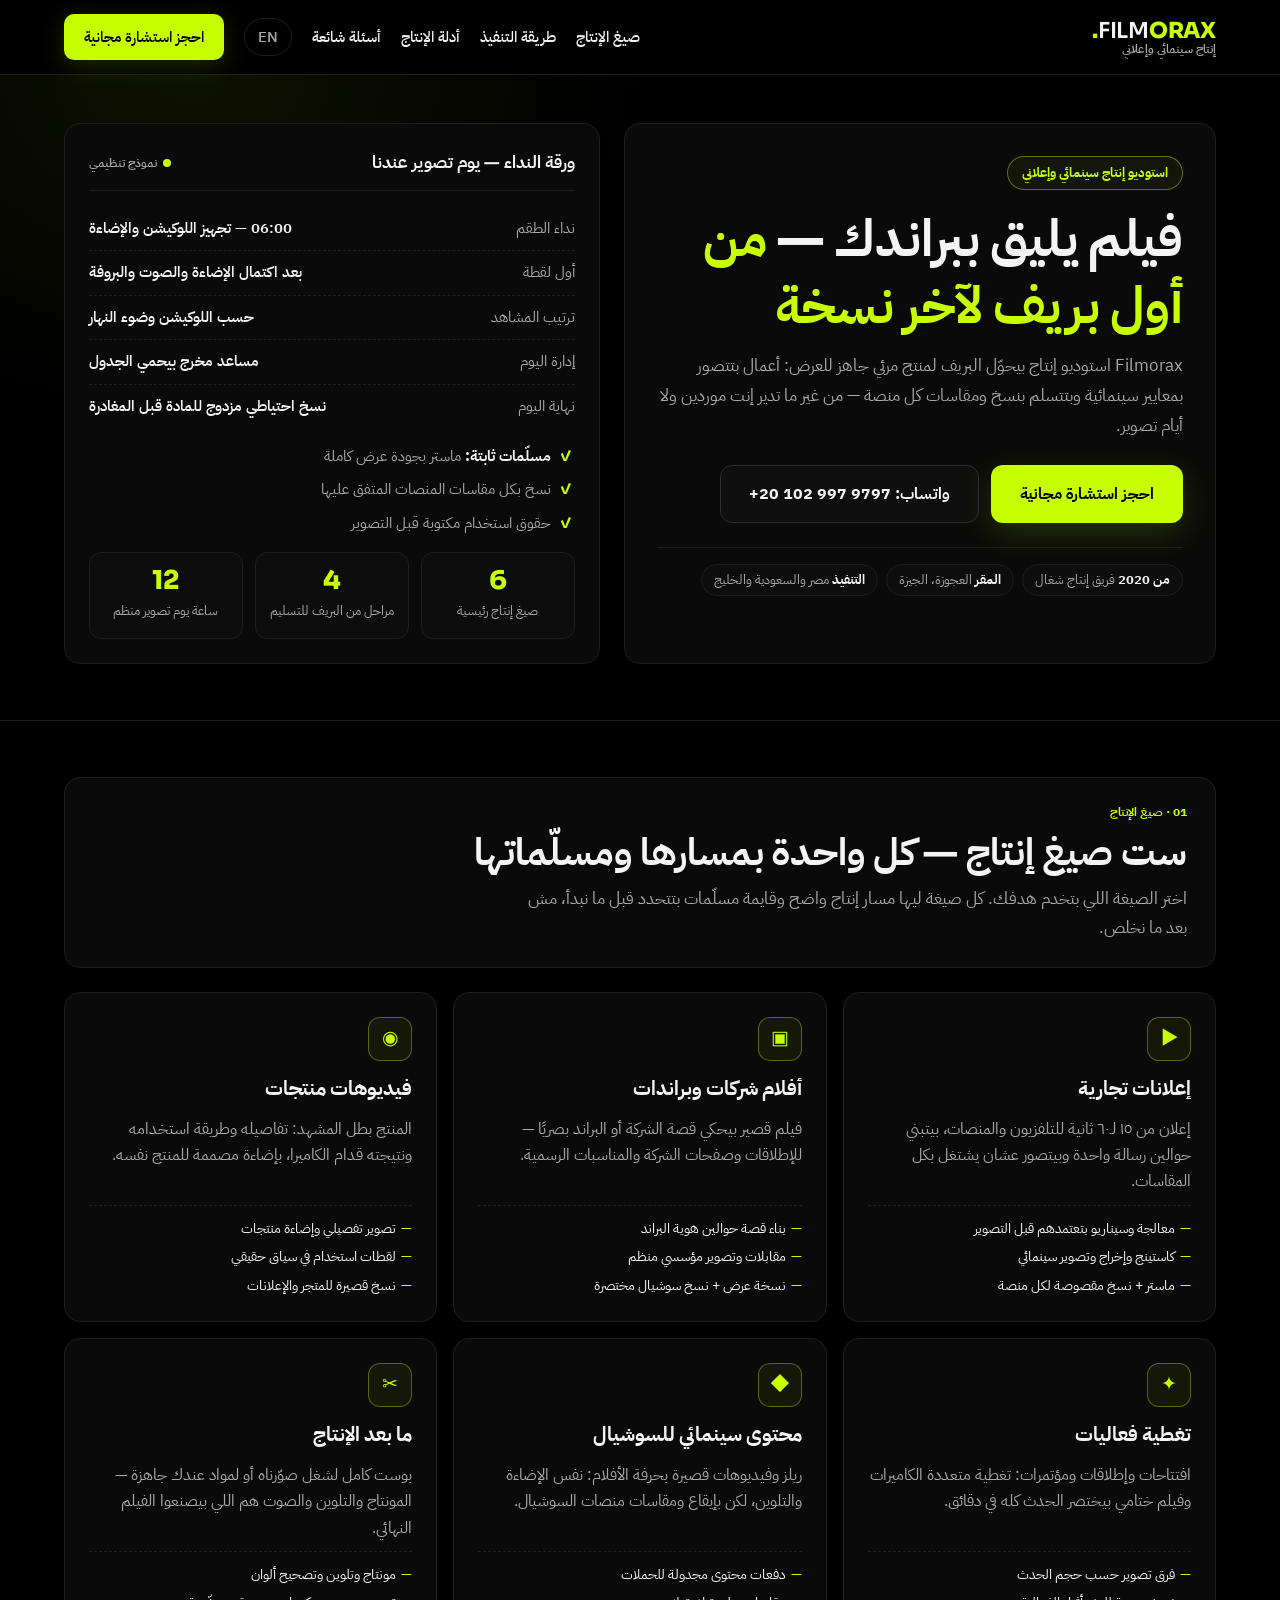
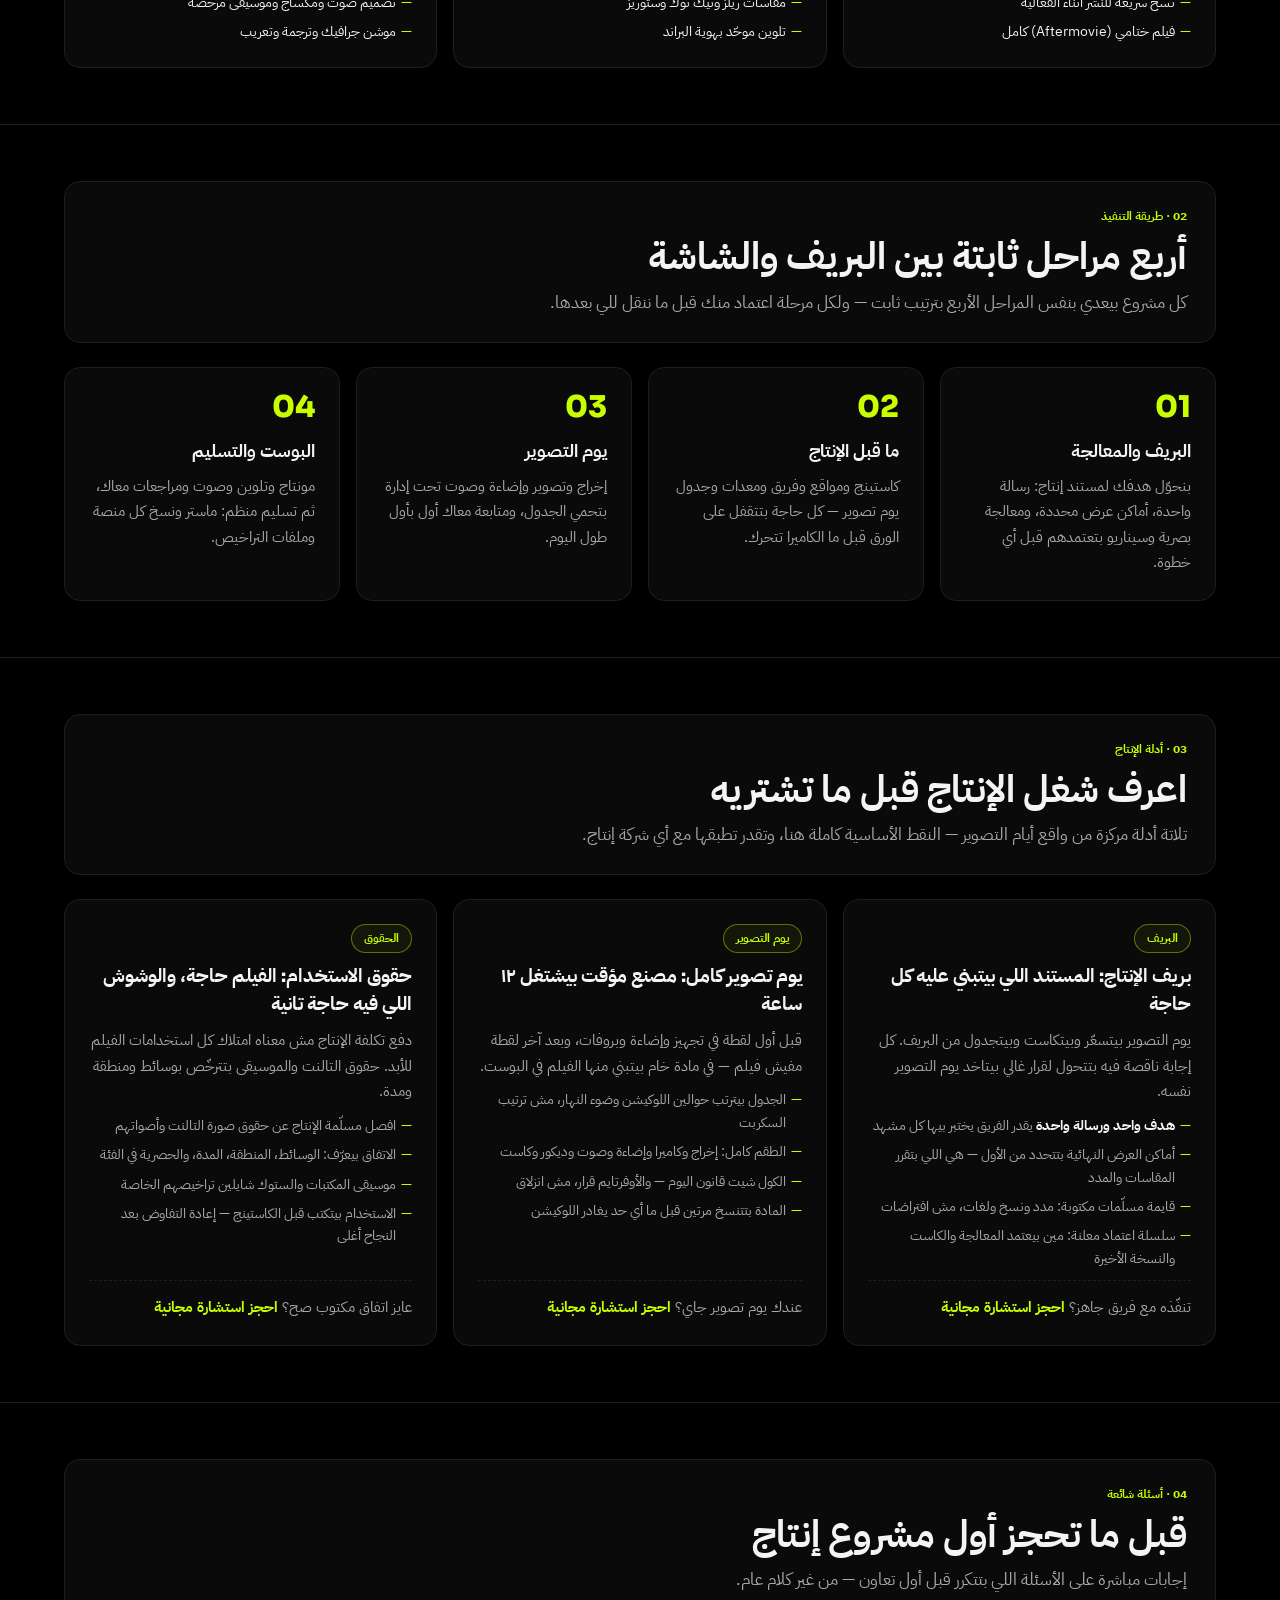
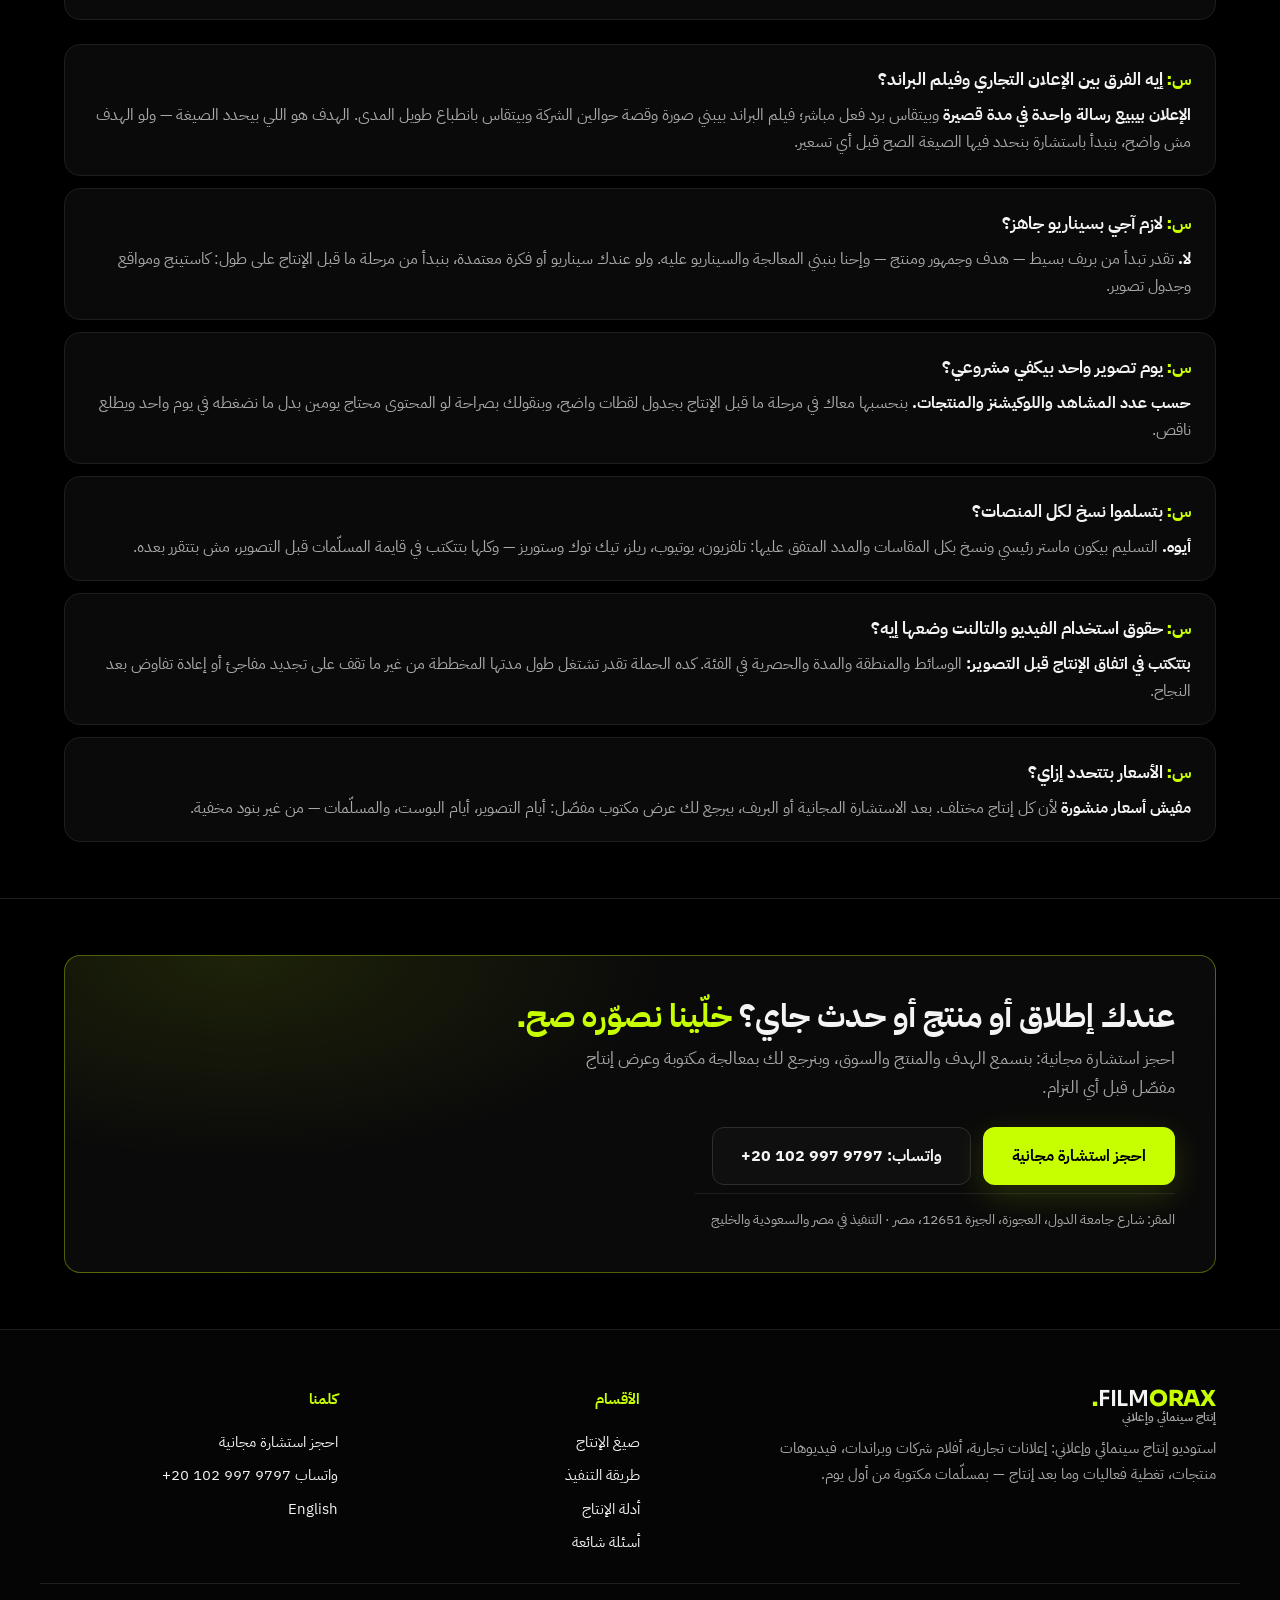
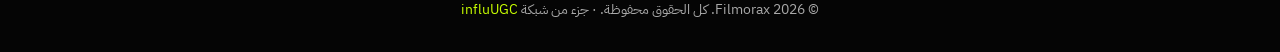
==== index.html @ 425b963a "Restructure: strict framed layout system + fresh per-site content, works sections removed (owner ord" ====
<!DOCTYPE html>
<html lang="ar" dir="rtl">
<head>
<meta charset="UTF-8">
<meta name="viewport" content="width=device-width, initial-scale=1.0">
<!-- build: framed-restructure-2026-11-06 -->
<title>Filmorax — إنتاج إعلانات وأفلام براندات في مصر والسعودية</title>
<meta name="description" content="Filmorax استوديو إنتاج سينمائي وإعلاني: إعلانات تجارية، أفلام شركات وبراندات، فيديوهات منتجات، تغطية فعاليات وما بعد إنتاج كامل — من البريف لحد التسليم بنسخ ومقاسات كل منصة.">
<link rel="canonical" href="https://filmorax.com/">
<link rel="alternate" hreflang="en" href="https://filmorax.com/en.html">
<link rel="alternate" hreflang="ar" href="https://filmorax.com/">
<meta property="og:type" content="website">
<meta property="og:site_name" content="Filmorax">
<meta property="og:title" content="Filmorax — إنتاج إعلانات وأفلام براندات في مصر والسعودية">
<meta property="og:description" content="استوديو إنتاج سينمائي وإعلاني: إعلانات تجارية، أفلام براندات، فيديوهات منتجات، تغطية فعاليات وما بعد إنتاج — من البريف لحد التسليم.">
<meta property="og:url" content="https://filmorax.com/">
<meta name="twitter:card" content="summary">
<meta name="twitter:title" content="Filmorax — Commercial & Brand Film Production in Egypt & Saudi Arabia">
<meta name="twitter:description" content="A cinematic production studio: commercials, brand films, product videos, event coverage and full post-production — from brief to delivery in every platform format.">
<link rel="icon" type="image/svg+xml" href="/favicon.svg">
<link rel="preconnect" href="https://fonts.googleapis.com">
<link rel="preconnect" href="https://fonts.gstatic.com" crossorigin>
<link href="https://fonts.googleapis.com/css2?family=IBM+Plex+Sans+Arabic:wght@400;500;600;700&family=Inter:wght@400;500;600;700&family=Sora:wght@600;700;800&display=swap" rel="stylesheet">
<link rel="stylesheet" href="/styles.css">
<script type="application/ld+json">
{
  "@context": "https://schema.org",
  "@type": "Organization",
  "name": "Filmorax",
  "url": "https://filmorax.com/",
  "logo": "https://filmorax.com/favicon.svg",
  "description": "Filmorax is a cinematic and advertising production studio: commercials, corporate and brand films, product videos, event coverage and full post-production for brands in Egypt, Saudi Arabia and the Gulf — from brief to delivery in every platform format.",
  "parentOrganization": {
    "@type": "Organization",
    "name": "influUGC",
    "url": "https://www.influugc.com/"
  },
  "address": {
    "@type": "PostalAddress",
    "streetAddress": "Arab League St, Agouza",
    "addressLocality": "Giza",
    "postalCode": "12651",
    "addressCountry": "EG"
  },
  "areaServed": ["Egypt", "Saudi Arabia", "United Arab Emirates", "Gulf"],
  "sameAs": [
    "https://www.instagram.com/influ__ugc",
    "https://www.facebook.com/61587167460710",
    "https://www.linkedin.com/company/influugc",
    "https://www.tiktok.com/@influ_ugc"
  ]
}
</script>
<script type="application/ld+json">
{
  "@context": "https://schema.org",
  "@type": "WebSite",
  "name": "Filmorax",
  "url": "https://filmorax.com/"
}
</script>
<script type="application/ld+json">
{
  "@context": "https://schema.org",
  "@type": "FAQPage",
  "mainEntity": [
    {
      "@type": "Question",
      "name": "إيه الفرق بين الإعلان التجاري وفيلم البراند؟",
      "acceptedAnswer": { "@type": "Answer", "text": "الإعلان بيبيع رسالة واحدة في مدة قصيرة وبيتقاس برد فعل مباشر؛ فيلم البراند بيبني صورة وقصة حوالين الشركة وبيتقاس بانطباع طويل المدى. الهدف هو اللي بيحدد الصيغة — ولو الهدف مش واضح، بنبدأ باستشارة بنحدد فيها الصيغة الصح قبل أي تسعير." }
    },
    {
      "@type": "Question",
      "name": "لازم آجي بسيناريو جاهز؟",
      "acceptedAnswer": { "@type": "Answer", "text": "لا. تقدر تبدأ من بريف بسيط — هدف وجمهور ومنتج — وإحنا بنبني المعالجة والسيناريو عليه. ولو عندك سيناريو أو فكرة معتمدة، بنبدأ من مرحلة ما قبل الإنتاج على طول: كاستينج ومواقع وجدول تصوير." }
    },
    {
      "@type": "Question",
      "name": "يوم تصوير واحد بيكفي مشروعي؟",
      "acceptedAnswer": { "@type": "Answer", "text": "حسب عدد المشاهد واللوكيشنز والمنتجات. بنحسبها معاك في مرحلة ما قبل الإنتاج بجدول لقطات واضح، وبنقولك بصراحة لو المحتوى محتاج يومين بدل ما نضغطه في يوم واحد ويطلع ناقص." }
    },
    {
      "@type": "Question",
      "name": "بتسلموا نسخ لكل المنصات؟",
      "acceptedAnswer": { "@type": "Answer", "text": "أيوه. التسليم بيكون ماستر رئيسي ونسخ بكل المقاسات والمدد المتفق عليها: تلفزيون، يوتيوب، ريلز، تيك توك وستوريز — وكلها بتتكتب في قايمة المسلّمات قبل التصوير، مش بتتقرر بعده." }
    },
    {
      "@type": "Question",
      "name": "حقوق استخدام الفيديو والتالنت وضعها إيه؟",
      "acceptedAnswer": { "@type": "Answer", "text": "بتتكتب في اتفاق الإنتاج قبل التصوير: الوسائط والمنطقة والمدة والحصرية في الفئة. كده الحملة تقدر تشتغل طول مدتها المخططة من غير ما تقف على تجديد مفاجئ أو إعادة تفاوض بعد النجاح." }
    },
    {
      "@type": "Question",
      "name": "الأسعار بتتحدد إزاي؟",
      "acceptedAnswer": { "@type": "Answer", "text": "مفيش أسعار منشورة لأن كل إنتاج مختلف. بعد الاستشارة المجانية أو البريف، بيرجع لك عرض مكتوب مفصّل: أيام التصوير، أيام البوست، والمسلّمات — من غير بنود مخفية." }
    }
  ]
}
</script>
</head>
<body>
<header class="site-header">
  <div class="header-in">
    <a class="brand" href="/index.html" aria-label="Filmorax — الرئيسية">
      <span class="wordmark">Film<b>orax</b><i>.</i></span>
      <small>إنتاج سينمائي وإعلاني</small>
    </a>
    <nav class="site-nav">
      <a href="#formats">صيغ الإنتاج</a>
      <a href="#process">طريقة التنفيذ</a>
      <a href="#guides">أدلة الإنتاج</a>
      <a href="#faq">أسئلة شائعة</a>
      <a class="lang-switch" href="/en.html" hreflang="en">EN</a>
      <a class="nav-cta" href="https://www.influugc.com/book?utm_source=filmorax&utm_medium=satellite&utm_campaign=network">احجز استشارة مجانية</a>
    </nav>
  </div>
</header>
<main>

<section class="hero">
  <div class="wrap">
    <div class="hero-grid">
      <div class="hero-panel">
        <span class="chip">استوديو إنتاج سينمائي وإعلاني</span>
        <h1>فيلم يليق ببراندك — <em>من أول بريف لآخر نسخة</em></h1>
        <p class="hero-lead">Filmorax استوديو إنتاج بيحوّل البريف لمنتج مرئي جاهز للعرض: أعمال بتتصور بمعايير سينمائية وبتتسلم بنسخ ومقاسات كل منصة — من غير ما تدير إنت موردين ولا أيام تصوير.</p>
        <div class="cta-actions">
          <a class="btn btn-primary" href="https://www.influugc.com/book?utm_source=filmorax&utm_medium=satellite&utm_campaign=network">احجز استشارة مجانية</a>
          <a class="btn btn-ghost" href="https://wa.me/201029979797?utm_source=filmorax&utm_medium=satellite&utm_campaign=network">واتساب: ‎+20 102 997 9797</a>
        </div>
        <ul class="hero-meta">
          <li><b>من 2020</b> فريق إنتاج شغال</li>
          <li><b>المقر</b> العجوزة، الجيزة</li>
          <li><b>التنفيذ</b> مصر والسعودية والخليج</li>
        </ul>
      </div>
      <div class="visual-panel" aria-label="ورقة نداء يوم تصوير">
        <div class="vp-head">
          <h3>ورقة النداء — يوم تصوير عندنا</h3>
          <span class="vp-dot">نموذج تنظيمي</span>
        </div>
        <div class="sheet-rows">
          <div class="sheet-row"><span>نداء الطقم</span><b>06:00 — تجهيز اللوكيشن والإضاءة</b></div>
          <div class="sheet-row"><span>أول لقطة</span><b>بعد اكتمال الإضاءة والصوت والبروفة</b></div>
          <div class="sheet-row"><span>ترتيب المشاهد</span><b>حسب اللوكيشن وضوء النهار</b></div>
          <div class="sheet-row"><span>إدارة اليوم</span><b>مساعد مخرج بيحمي الجدول</b></div>
          <div class="sheet-row"><span>نهاية اليوم</span><b>نسخ احتياطي مزدوج للمادة قبل المغادرة</b></div>
        </div>
        <ul class="checks">
          <li><b>مسلّمات ثابتة:</b> ماستر بجودة عرض كاملة</li>
          <li>نسخ بكل مقاسات المنصات المتفق عليها</li>
          <li>حقوق استخدام مكتوبة قبل التصوير</li>
        </ul>
        <div class="tiles">
          <div class="tile"><b>6</b><span>صيغ إنتاج رئيسية</span></div>
          <div class="tile"><b>4</b><span>مراحل من البريف للتسليم</span></div>
          <div class="tile"><b>12</b><span>ساعة يوم تصوير منظم</span></div>
        </div>
      </div>
    </div>
  </div>
</section>

<section class="section" id="formats">
  <div class="wrap">
    <div class="sec-head">
      <p class="eyebrow">01 · صيغ الإنتاج</p>
      <h2>ست صيغ إنتاج — كل واحدة بمسارها ومسلّماتها</h2>
      <p class="lead">اختر الصيغة اللي بتخدم هدفك. كل صيغة ليها مسار إنتاج واضح وقايمة مسلّمات بتتحدد قبل ما نبدأ، مش بعد ما نخلص.</p>
    </div>
    <div class="svc-grid">
      <article class="svc-card">
        <span class="svc-glyph">▶</span>
        <h3>إعلانات تجارية</h3>
        <p>إعلان من ١٥ لـ٦٠ ثانية للتلفزيون والمنصات، بيتبني حوالين رسالة واحدة وبيتصور عشان يشتغل بكل المقاسات.</p>
        <ul class="svc-list">
          <li>معالجة وسيناريو بتعتمدهم قبل التصوير</li>
          <li>كاستينج وإخراج وتصوير سينمائي</li>
          <li>ماستر + نسخ مقصوصة لكل منصة</li>
        </ul>
      </article>
      <article class="svc-card">
        <span class="svc-glyph">▣</span>
        <h3>أفلام شركات وبراندات</h3>
        <p>فيلم قصير بيحكي قصة الشركة أو البراند بصريًا — للإطلاقات وصفحات الشركة والمناسبات الرسمية.</p>
        <ul class="svc-list">
          <li>بناء قصة حوالين هوية البراند</li>
          <li>مقابلات وتصوير مؤسسي منظم</li>
          <li>نسخة عرض + نسخ سوشيال مختصرة</li>
        </ul>
      </article>
      <article class="svc-card">
        <span class="svc-glyph">◉</span>
        <h3>فيديوهات منتجات</h3>
        <p>المنتج بطل المشهد: تفاصيله وطريقة استخدامه ونتيجته قدام الكاميرا، بإضاءة مصممة للمنتج نفسه.</p>
        <ul class="svc-list">
          <li>تصوير تفصيلي وإضاءة منتجات</li>
          <li>لقطات استخدام في سياق حقيقي</li>
          <li>نسخ قصيرة للمتجر والإعلانات</li>
        </ul>
      </article>
      <article class="svc-card">
        <span class="svc-glyph">✦</span>
        <h3>تغطية فعاليات</h3>
        <p>افتتاحات وإطلاقات ومؤتمرات: تغطية متعددة الكاميرات وفيلم ختامي بيختصر الحدث كله في دقائق.</p>
        <ul class="svc-list">
          <li>فرق تصوير حسب حجم الحدث</li>
          <li>نسخ سريعة للنشر أثناء الفعالية</li>
          <li>فيلم ختامي (Aftermovie) كامل</li>
        </ul>
      </article>
      <article class="svc-card">
        <span class="svc-glyph">◆</span>
        <h3>محتوى سينمائي للسوشيال</h3>
        <p>ريلز وفيديوهات قصيرة بحرفة الأفلام: نفس الإضاءة والتلوين، لكن بإيقاع ومقاسات منصات السوشيال.</p>
        <ul class="svc-list">
          <li>دفعات محتوى مجدولة للحملات</li>
          <li>مقاسات ريلز وتيك توك وستوريز</li>
          <li>تلوين موحّد بهوية البراند</li>
        </ul>
      </article>
      <article class="svc-card">
        <span class="svc-glyph">✂</span>
        <h3>ما بعد الإنتاج</h3>
        <p>بوست كامل لشغل صوّرناه أو لمواد عندك جاهزة — المونتاج والتلوين والصوت هم اللي بيصنعوا الفيلم النهائي.</p>
        <ul class="svc-list">
          <li>مونتاج وتلوين وتصحيح ألوان</li>
          <li>تصميم صوت ومكساج وموسيقى مرخّصة</li>
          <li>موشن جرافيك وترجمة وتعريب</li>
        </ul>
      </article>
    </div>
  </div>
</section>

<section class="section" id="process">
  <div class="wrap">
    <div class="sec-head">
      <p class="eyebrow">02 · طريقة التنفيذ</p>
      <h2>أربع مراحل ثابتة بين البريف والشاشة</h2>
      <p class="lead">كل مشروع بيعدي بنفس المراحل الأربع بترتيب ثابت — ولكل مرحلة اعتماد منك قبل ما ننقل للي بعدها.</p>
    </div>
    <ol class="steps">
      <li class="step"><span class="n">01</span><h3>البريف والمعالجة</h3><p>بنحوّل هدفك لمستند إنتاج: رسالة واحدة، أماكن عرض محددة، ومعالجة بصرية وسيناريو بتعتمدهم قبل أي خطوة.</p></li>
      <li class="step"><span class="n">02</span><h3>ما قبل الإنتاج</h3><p>كاستينج ومواقع وفريق ومعدات وجدول يوم تصوير — كل حاجة بتتقفل على الورق قبل ما الكاميرا تتحرك.</p></li>
      <li class="step"><span class="n">03</span><h3>يوم التصوير</h3><p>إخراج وتصوير وإضاءة وصوت تحت إدارة بتحمي الجدول، ومتابعة معاك أول بأول طول اليوم.</p></li>
      <li class="step"><span class="n">04</span><h3>البوست والتسليم</h3><p>مونتاج وتلوين وصوت ومراجعات معاك، ثم تسليم منظم: ماستر ونسخ كل منصة وملفات التراخيص.</p></li>
    </ol>
  </div>
</section>

<section class="section" id="guides">
  <div class="wrap">
    <div class="sec-head">
      <p class="eyebrow">03 · أدلة الإنتاج</p>
      <h2>اعرف شغل الإنتاج قبل ما تشتريه</h2>
      <p class="lead">تلاتة أدلة مركزة من واقع أيام التصوير — النقط الأساسية كاملة هنا، وتقدر تطبقها مع أي شركة إنتاج.</p>
    </div>
    <div class="guide-grid">
      <article class="guide-card">
        <span class="g-chip">البريف</span>
        <h3>بريف الإنتاج: المستند اللي بيتبني عليه كل حاجة</h3>
        <p>يوم التصوير بيتسعّر وبيتكاست وبيتجدول من البريف. كل إجابة ناقصة فيه بتتحول لقرار غالي بيتاخد يوم التصوير نفسه.</p>
        <ul class="g-points">
          <li><b>هدف واحد ورسالة واحدة</b> يقدر الفريق يختبر بيها كل مشهد</li>
          <li>أماكن العرض النهائية بتتحدد من الأول — هي اللي بتقرر المقاسات والمدد</li>
          <li>قايمة مسلّمات مكتوبة: مدد ونسخ ولغات، مش افتراضات</li>
          <li>سلسلة اعتماد معلنة: مين بيعتمد المعالجة والكاست والنسخة الأخيرة</li>
        </ul>
        <p class="g-foot">تنفّذه مع فريق جاهز؟ <a href="https://www.influugc.com/book?utm_source=filmorax&utm_medium=satellite&utm_campaign=network">احجز استشارة مجانية</a></p>
      </article>
      <article class="guide-card">
        <span class="g-chip">يوم التصوير</span>
        <h3>يوم تصوير كامل: مصنع مؤقت بيشتغل ١٢ ساعة</h3>
        <p>قبل أول لقطة في تجهيز وإضاءة وبروفات، وبعد آخر لقطة مفيش فيلم — في مادة خام بيتبني منها الفيلم في البوست.</p>
        <ul class="g-points">
          <li>الجدول بيترتب حوالين اللوكيشن وضوء النهار، مش ترتيب السكربت</li>
          <li>الطقم كامل: إخراج وكاميرا وإضاءة وصوت وديكور وكاست</li>
          <li>الكول شيت قانون اليوم — والأوفرتايم قرار، مش انزلاق</li>
          <li>المادة بتتنسخ مرتين قبل ما أي حد يغادر اللوكيشن</li>
        </ul>
        <p class="g-foot">عندك يوم تصوير جاي؟ <a href="https://www.influugc.com/book?utm_source=filmorax&utm_medium=satellite&utm_campaign=network">احجز استشارة مجانية</a></p>
      </article>
      <article class="guide-card">
        <span class="g-chip">الحقوق</span>
        <h3>حقوق الاستخدام: الفيلم حاجة، والوشوش اللي فيه حاجة تانية</h3>
        <p>دفع تكلفة الإنتاج مش معناه امتلاك كل استخدامات الفيلم للأبد. حقوق التالنت والموسيقى بتترخّص بوسائط ومنطقة ومدة.</p>
        <ul class="g-points">
          <li>افصل مسلّمة الإنتاج عن حقوق صورة التالنت وأصواتهم</li>
          <li>الاتفاق بيعرّف: الوسائط، المنطقة، المدة، والحصرية في الفئة</li>
          <li>موسيقى المكتبات والستوك شايلين تراخيصهم الخاصة</li>
          <li>الاستخدام بيتكتب قبل الكاستينج — إعادة التفاوض بعد النجاح أغلى</li>
        </ul>
        <p class="g-foot">عايز اتفاق مكتوب صح؟ <a href="https://www.influugc.com/book?utm_source=filmorax&utm_medium=satellite&utm_campaign=network">احجز استشارة مجانية</a></p>
      </article>
    </div>
  </div>
</section>

<section class="section" id="faq">
  <div class="wrap">
    <div class="sec-head">
      <p class="eyebrow">04 · أسئلة شائعة</p>
      <h2>قبل ما تحجز أول مشروع إنتاج</h2>
      <p class="lead">إجابات مباشرة على الأسئلة اللي بتتكرر قبل أول تعاون — من غير كلام عام.</p>
    </div>
    <div class="faq-list">
      <div class="faq-item">
        <h3>إيه الفرق بين الإعلان التجاري وفيلم البراند؟</h3>
        <p><b>الإعلان بيبيع رسالة واحدة في مدة قصيرة</b> وبيتقاس برد فعل مباشر؛ فيلم البراند بيبني صورة وقصة حوالين الشركة وبيتقاس بانطباع طويل المدى. الهدف هو اللي بيحدد الصيغة — ولو الهدف مش واضح، بنبدأ باستشارة بنحدد فيها الصيغة الصح قبل أي تسعير.</p>
      </div>
      <div class="faq-item">
        <h3>لازم آجي بسيناريو جاهز؟</h3>
        <p><b>لا.</b> تقدر تبدأ من بريف بسيط — هدف وجمهور ومنتج — وإحنا بنبني المعالجة والسيناريو عليه. ولو عندك سيناريو أو فكرة معتمدة، بنبدأ من مرحلة ما قبل الإنتاج على طول: كاستينج ومواقع وجدول تصوير.</p>
      </div>
      <div class="faq-item">
        <h3>يوم تصوير واحد بيكفي مشروعي؟</h3>
        <p><b>حسب عدد المشاهد واللوكيشنز والمنتجات.</b> بنحسبها معاك في مرحلة ما قبل الإنتاج بجدول لقطات واضح، وبنقولك بصراحة لو المحتوى محتاج يومين بدل ما نضغطه في يوم واحد ويطلع ناقص.</p>
      </div>
      <div class="faq-item">
        <h3>بتسلموا نسخ لكل المنصات؟</h3>
        <p><b>أيوه.</b> التسليم بيكون ماستر رئيسي ونسخ بكل المقاسات والمدد المتفق عليها: تلفزيون، يوتيوب، ريلز، تيك توك وستوريز — وكلها بتتكتب في قايمة المسلّمات قبل التصوير، مش بتتقرر بعده.</p>
      </div>
      <div class="faq-item">
        <h3>حقوق استخدام الفيديو والتالنت وضعها إيه؟</h3>
        <p><b>بتتكتب في اتفاق الإنتاج قبل التصوير:</b> الوسائط والمنطقة والمدة والحصرية في الفئة. كده الحملة تقدر تشتغل طول مدتها المخططة من غير ما تقف على تجديد مفاجئ أو إعادة تفاوض بعد النجاح.</p>
      </div>
      <div class="faq-item">
        <h3>الأسعار بتتحدد إزاي؟</h3>
        <p><b>مفيش أسعار منشورة</b> لأن كل إنتاج مختلف. بعد الاستشارة المجانية أو البريف، بيرجع لك عرض مكتوب مفصّل: أيام التصوير، أيام البوست، والمسلّمات — من غير بنود مخفية.</p>
      </div>
    </div>
  </div>
</section>

<section class="cta-section" id="contact">
  <div class="wrap">
    <div class="cta-panel">
      <h2>عندك إطلاق أو منتج أو حدث جاي؟ <em>خلّينا نصوّره صح.</em></h2>
      <p>احجز استشارة مجانية: بنسمع الهدف والمنتج والسوق، وبنرجع لك بمعالجة مكتوبة وعرض إنتاج مفصّل قبل أي التزام.</p>
      <div class="cta-actions">
        <a class="btn btn-primary" href="https://www.influugc.com/book?utm_source=filmorax&utm_medium=satellite&utm_campaign=network">احجز استشارة مجانية</a>
        <a class="btn btn-ghost" href="https://wa.me/201029979797?utm_source=filmorax&utm_medium=satellite&utm_campaign=network">واتساب: ‎+20 102 997 9797</a>
      </div>
      <p class="cta-meta">المقر: شارع جامعة الدول، العجوزة، الجيزة 12651، مصر · التنفيذ في مصر والسعودية والخليج</p>
    </div>
  </div>
</section>

</main>
<footer class="site-footer">
  <div class="footer-grid">
    <div>
      <a class="brand" href="/index.html"><span class="wordmark">Film<b>orax</b><i>.</i></span><small>إنتاج سينمائي وإعلاني</small></a>
      <p class="footer-note">استوديو إنتاج سينمائي وإعلاني: إعلانات تجارية، أفلام شركات وبراندات، فيديوهات منتجات، تغطية فعاليات وما بعد إنتاج — بمسلّمات مكتوبة من أول يوم.</p>
    </div>
    <nav>
      <h4>الأقسام</h4>
      <a href="#formats">صيغ الإنتاج</a>
      <a href="#process">طريقة التنفيذ</a>
      <a href="#guides">أدلة الإنتاج</a>
      <a href="#faq">أسئلة شائعة</a>
    </nav>
    <nav>
      <h4>كلمنا</h4>
      <a href="https://www.influugc.com/book?utm_source=filmorax&utm_medium=satellite&utm_campaign=network">احجز استشارة مجانية</a>
      <a href="https://wa.me/201029979797?utm_source=filmorax&utm_medium=satellite&utm_campaign=network">واتساب ‎+20 102 997 9797</a>
      <a href="/en.html" hreflang="en">English</a>
    </nav>
  </div>
  <p class="footer-legal">© 2026 Filmorax. كل الحقوق محفوظة. · جزء من شبكة <a href="https://www.influugc.com/">influUGC</a></p>
</footer>
<div class="mobile-bar"><a class="mb-book" href="https://www.influugc.com/book?utm_source=filmorax&utm_medium=satellite&utm_campaign=network">احجز استشارة</a><a class="mb-wa" href="https://wa.me/201029979797?utm_source=filmorax&utm_medium=satellite&utm_campaign=network" aria-label="تواصل واتساب">واتساب</a></div>
</body>
</html>
---- styles.css ----
/* Filmorax — influUGC network identity: black #000 + neon lime #C8FF00.
   RESTRUCTURE (Nov 6, 2026): strict framed layout system — 1200px container,
   every content block inside a bordered panel (1px #1E1E1E on #0A0A0A, 16px
   radius), uniform section anatomy (lime eyebrow + H2 <= 40px + one short
   lead), 8pt spacing scale, hero headline <= 56px, body 16–17px.
   No loose floating text anywhere. */

:root{
  --black:#000000;
  --panel:#0A0A0A;
  --panel-2:#111111;
  --ink:#F4F4F4;
  --ink-soft:#A9A9A9;
  --lime:#C8FF00;
  --lime-dark:#A8D900;
  --lime-bright:#DFFF4D;
  --line:#1E1E1E;
  --line-strong:#2C2C2C;
  --radius:16px;
  --radius-s:11px;
  --font-display:"Sora","IBM Plex Sans Arabic","Inter",-apple-system,"Segoe UI",sans-serif;
  --font-body:"IBM Plex Sans Arabic","Inter",-apple-system,BlinkMacSystemFont,"Segoe UI",Tahoma,Arial,sans-serif;
}
html[lang="en"]{--font-body:"Inter","IBM Plex Sans Arabic",-apple-system,BlinkMacSystemFont,"Segoe UI",Arial,sans-serif}
*{margin:0;padding:0;box-sizing:border-box}
html{scroll-behavior:smooth}
body{background:var(--black);color:var(--ink);font-family:var(--font-body);line-height:1.75;font-size:16.5px;
  -webkit-font-smoothing:antialiased;text-rendering:optimizeLegibility}
a{color:var(--lime);text-decoration:none}
a:hover{text-decoration:underline}
::selection{background:var(--lime);color:#000}
a:focus-visible,.btn:focus-visible,button:focus-visible{outline:2px solid var(--lime);outline-offset:2px;border-radius:4px}
.wrap{max-width:1200px;margin:0 auto;padding:0 24px}
h1,h2,h3{font-family:var(--font-display);font-weight:700}
.panel{border:1px solid var(--line);background:var(--panel);border-radius:var(--radius)}

/* ---------- header ---------- */
.site-header{position:sticky;top:0;z-index:60;background:rgba(0,0,0,.88);backdrop-filter:blur(14px) saturate(1.4);-webkit-backdrop-filter:blur(14px) saturate(1.4);border-bottom:1px solid var(--line)}
.header-in{max-width:1200px;margin:0 auto;padding:14px 24px;display:flex;align-items:center;justify-content:space-between;gap:16px;flex-wrap:wrap}
.brand{color:var(--ink);display:flex;flex-direction:column;line-height:1.15}
.brand:hover{text-decoration:none}
.wordmark{font-family:var(--font-display);font-size:22px;font-weight:600;letter-spacing:-.01em;text-transform:uppercase}
.wordmark b{color:var(--lime);font-weight:800}
.wordmark i{color:var(--lime);font-style:normal;font-weight:800}
.brand small{color:var(--ink-soft);font-size:.74rem;font-weight:600}
.brand small b{color:var(--lime);font-weight:700}
.site-nav{display:flex;align-items:center;gap:20px;flex-wrap:wrap}
.site-nav a{color:var(--ink);font-weight:500;font-size:15px;transition:color .18s}
.site-nav a:hover{color:var(--lime);text-decoration:none}
.nav-cta{background:var(--lime);color:#000!important;padding:10px 20px;border-radius:10px;font-weight:700;box-shadow:0 6px 24px rgba(200,255,0,.16);transition:background .18s,transform .18s}
.nav-cta:hover{background:var(--lime-bright);color:#000!important;text-decoration:none}
.nav-cta:active{transform:scale(.98)}
.lang-switch{font-size:.85rem;font-weight:700;border:1px solid var(--line);padding:5px 13px;border-radius:999px;color:var(--ink-soft)!important}
.lang-switch:hover{border-color:var(--lime);color:var(--lime)!important}

/* ---------- buttons ---------- */
.btn{display:inline-block;padding:14px 28px;font-weight:700;font-size:16px;font-family:var(--font-body);border:1px solid transparent;border-radius:12px;transition:background .18s,border-color .18s,color .18s,transform .18s,box-shadow .18s;cursor:pointer}
.btn:hover{text-decoration:none;transform:translateY(-1px)}
.btn:active{transform:scale(.98)}
.btn-primary{background:var(--lime);color:#000;box-shadow:0 10px 34px rgba(200,255,0,.16)}
.btn-primary:hover{background:var(--lime-bright);color:#000}
.btn-ghost{background:rgba(255,255,255,.02);color:var(--ink);border-color:#2E2E2E}
.btn-ghost:hover{border-color:var(--lime);color:var(--lime)}
.cta-actions{display:flex;gap:12px;flex-wrap:wrap}

/* ---------- section anatomy ---------- */
.section{padding:56px 0;border-bottom:1px solid var(--line)}
.sec-head{border:1px solid var(--line);background:var(--panel);border-radius:var(--radius);padding:24px 28px;margin-bottom:24px}
.eyebrow{color:var(--lime);font-weight:800;font-size:12px;text-transform:uppercase;letter-spacing:.16em}
[dir="rtl"] .eyebrow{letter-spacing:0}
.sec-head h2{font-size:clamp(26px,3vw,38px);line-height:1.25;margin:6px 0 8px}
[dir="ltr"] .sec-head h2{letter-spacing:-.02em;line-height:1.15}
.sec-head .lead{color:var(--ink-soft);max-width:68ch}
.chip{display:inline-flex;align-items:center;gap:8px;border:1px solid rgba(200,255,0,.4);color:var(--lime);border-radius:999px;padding:5px 14px;font-size:12.5px;font-weight:700;background:rgba(200,255,0,.05)}

/* ---------- hero ---------- */
.hero{padding:48px 0 56px;border-bottom:1px solid var(--line);background:radial-gradient(60% 90% at 85% 0%,rgba(200,255,0,.07),transparent 60%)}
[dir="rtl"] .hero{background:radial-gradient(60% 90% at 15% 0%,rgba(200,255,0,.07),transparent 60%)}
.hero-grid{display:grid;grid-template-columns:1.05fr .95fr;gap:24px;align-items:stretch}
@media(max-width:940px){.hero-grid{grid-template-columns:1fr}}
.hero-panel{border:1px solid var(--line);background:var(--panel);border-radius:var(--radius);padding:32px}
.hero-panel h1{font-size:clamp(32px,4vw,52px);line-height:1.3;font-weight:800;margin:16px 0 12px}
[dir="ltr"] .hero-panel h1{line-height:1.12;letter-spacing:-.03em}
.hero-panel h1 em{color:var(--lime);font-style:normal}
.hero-lead{color:var(--ink-soft);font-size:17px;max-width:56ch}
.hero-panel .cta-actions{margin-top:24px}
.hero-meta{list-style:none;display:flex;gap:8px;flex-wrap:wrap;margin-top:24px;padding-top:16px;border-top:1px solid var(--line)}
.hero-meta li{border:1px solid var(--line);border-radius:999px;padding:4px 12px;font-size:13px;color:var(--ink-soft);background:#0d0d0d}
.hero-meta li b{color:var(--ink)}

/* hero visual panel — shared frame, per-site inner composition */
.visual-panel{border:1px solid var(--line);background:var(--panel);border-radius:var(--radius);padding:24px;display:flex;flex-direction:column;gap:16px}
.vp-head{display:flex;align-items:center;justify-content:space-between;gap:12px;border-bottom:1px solid var(--line);padding-bottom:12px}
.vp-head h3{font-size:17px;font-weight:700}
.vp-dot{display:inline-flex;align-items:center;gap:6px;font-size:12px;color:var(--ink-soft);font-weight:600}
.vp-dot::before{content:"";width:8px;height:8px;border-radius:50%;background:var(--lime)}
.tiles{display:grid;grid-template-columns:repeat(3,1fr);gap:12px}
.tile{border:1px solid var(--line);border-radius:12px;background:#0d0d0d;padding:14px 10px;text-align:center}
.tile b{display:block;font-family:var(--font-display);font-size:26px;line-height:1.1;color:var(--lime);font-weight:800}
.tile span{font-size:12.5px;color:var(--ink-soft)}

/* call sheet (filmorax hero visual) */
.sheet-rows{display:grid}
.sheet-row{display:flex;justify-content:space-between;gap:16px;padding:9px 0;border-bottom:1px dashed var(--line);font-size:14.5px}
.sheet-row:last-child{border-bottom:0}
.sheet-row span{color:var(--ink-soft)}
.sheet-row b{color:var(--ink);font-weight:600;text-align:end}
.checks{list-style:none;display:grid;gap:8px}
.checks li{font-size:14.5px;color:var(--ink-soft);padding-inline-start:24px;position:relative}
.checks li::before{content:"✓";color:var(--lime);font-weight:800;position:absolute;inset-inline-start:2px}
.checks li b{color:var(--ink)}

/* mini steps (egyone hero visual) */
.mini-steps{list-style:none;display:grid;gap:10px}
.mini-steps li{display:flex;gap:12px;align-items:flex-start;border:1px solid var(--line);border-radius:12px;background:#0d0d0d;padding:12px 14px}
.mini-steps .mn{font-family:var(--font-display);font-weight:800;color:var(--lime);font-size:15px;border:1px solid rgba(200,255,0,.35);border-radius:8px;padding:2px 8px;line-height:1.5;flex-shrink:0}
.mini-steps h4{font-size:15px;font-weight:700;font-family:var(--font-display)}
.mini-steps p{font-size:13.5px;color:var(--ink-soft);line-height:1.6}

/* ---------- service / format cards ---------- */
.svc-grid{display:grid;grid-template-columns:repeat(3,1fr);gap:16px}
@media(max-width:1024px){.svc-grid{grid-template-columns:repeat(2,1fr)}}
@media(max-width:640px){.svc-grid{grid-template-columns:1fr}}
.svc-card{border:1px solid var(--line);background:var(--panel);border-radius:var(--radius);padding:24px;display:flex;flex-direction:column;gap:10px;transition:border-color .2s,transform .2s}
.svc-card:hover{border-color:rgba(200,255,0,.45);transform:translateY(-3px)}
.svc-glyph{width:44px;height:44px;border:1px solid rgba(200,255,0,.35);border-radius:12px;display:grid;place-items:center;font-size:19px;color:var(--lime);background:rgba(200,255,0,.06);font-family:var(--font-display)}
.svc-card h3{font-size:20px;font-weight:700}
[dir="ltr"] .svc-card h3{letter-spacing:-.015em}
.svc-card>p{color:var(--ink-soft);font-size:15.5px;line-height:1.7}
.svc-list{list-style:none;margin-top:auto;padding-top:12px;border-top:1px dashed var(--line);display:grid;gap:6px}
.svc-list li{font-size:14px;color:var(--ink);padding-inline-start:16px;position:relative;line-height:1.6}
.svc-list li::before{content:"—";color:var(--lime);position:absolute;inset-inline-start:0}

/* ---------- city grid (egyone) ---------- */
.city-grid{display:grid;grid-template-columns:repeat(5,1fr);gap:12px;list-style:none}
@media(max-width:1024px){.city-grid{grid-template-columns:repeat(3,1fr)}}
@media(max-width:600px){.city-grid{grid-template-columns:repeat(2,1fr)}}
.city{border:1px solid var(--line);background:var(--panel);border-radius:12px;padding:16px 12px;text-align:center;transition:border-color .2s}
.city:hover{border-color:rgba(200,255,0,.45)}
.city b{display:block;font-family:var(--font-display);font-size:17px;font-weight:700}
.city span{font-size:12.5px;color:var(--ink-soft);line-height:1.5;display:block;margin-top:2px}
.note-panel{border:1px solid var(--line);background:var(--panel);border-radius:var(--radius);padding:20px 24px;margin-top:16px;color:var(--ink-soft)}
.note-panel b{color:var(--ink)}

/* ---------- process steps ---------- */
.steps{list-style:none;display:grid;grid-template-columns:repeat(4,1fr);gap:16px}
@media(max-width:1024px){.steps{grid-template-columns:repeat(2,1fr)}}
@media(max-width:600px){.steps{grid-template-columns:1fr}}
.step{border:1px solid var(--line);background:var(--panel);border-radius:var(--radius);padding:24px;transition:border-color .2s}
.step:hover{border-color:rgba(200,255,0,.45)}
.step .n{font-family:var(--font-display);font-size:30px;color:var(--lime);font-weight:800;line-height:1}
.step h3{margin:10px 0 6px;font-size:18px;font-weight:700}
.step p{color:var(--ink-soft);font-size:15px;line-height:1.7}

/* ---------- guide cards ---------- */
.guide-grid{display:grid;grid-template-columns:repeat(3,1fr);gap:16px}
@media(max-width:1024px){.guide-grid{grid-template-columns:1fr}}
.guide-card{border:1px solid var(--line);background:var(--panel);border-radius:var(--radius);padding:24px;display:flex;flex-direction:column;gap:10px;transition:border-color .2s,transform .2s}
.guide-card:hover{border-color:rgba(200,255,0,.45);transform:translateY(-3px)}
.g-chip{align-self:flex-start;border:1px solid rgba(200,255,0,.4);color:var(--lime);border-radius:999px;padding:3px 12px;font-size:12px;font-weight:800;background:rgba(200,255,0,.05)}
.guide-card h3{font-size:19px;font-weight:700;line-height:1.45}
[dir="ltr"] .guide-card h3{letter-spacing:-.01em;line-height:1.3}
.guide-card>p{color:var(--ink-soft);font-size:15px;line-height:1.7}
.g-points{list-style:none;display:grid;gap:7px}
.g-points li{font-size:14px;color:var(--ink-soft);padding-inline-start:16px;position:relative;line-height:1.6}
.g-points li::before{content:"—";color:var(--lime);position:absolute;inset-inline-start:0}
.g-points li b{color:var(--ink)}
.g-foot{margin-top:auto;padding-top:14px;border-top:1px dashed var(--line);font-size:14.5px}
.g-foot a{font-weight:800;white-space:nowrap}

/* ---------- FAQ ---------- */
.faq-list{display:grid;gap:12px}
.faq-item{border:1px solid var(--line);background:var(--panel);border-radius:var(--radius);padding:20px 24px}
.faq-item h3{font-size:17px;font-weight:700}
.faq-item h3::before{content:"س: ";color:var(--lime)}
[dir="ltr"] .faq-item h3::before{content:"Q: "}
.faq-item p{color:var(--ink-soft);margin-top:6px;font-size:15.5px;line-height:1.75}
.faq-item p b{color:var(--ink)}

/* ---------- CTA panel ---------- */
.cta-section{padding:56px 0}
.cta-panel{border:1px solid rgba(200,255,0,.35);border-radius:var(--radius);padding:40px;
  background:radial-gradient(720px 340px at 85% 0%,rgba(200,255,0,.10),transparent 60%),var(--panel)}
[dir="rtl"] .cta-panel{background:radial-gradient(720px 340px at 15% 0%,rgba(200,255,0,.10),transparent 60%),var(--panel)}
.cta-panel h2{font-size:clamp(24px,3vw,32px);line-height:1.3}
[dir="ltr"] .cta-panel h2{letter-spacing:-.02em;line-height:1.2}
.cta-panel h2 em{color:var(--lime);font-style:normal}
.cta-panel p{color:var(--ink-soft);max-width:60ch;margin-top:8px}
.cta-panel .cta-actions{margin-top:24px}
.cta-meta{margin-top:20px;padding-top:14px;border-top:1px solid var(--line);font-size:13.5px;color:var(--ink-soft)}

/* ---------- 404 ---------- */
.p404{padding:40px;margin:64px 0}
.p404 h1{font-size:34px;line-height:1.3;margin:12px 0 8px}
[dir="ltr"] .p404 h1{letter-spacing:-.02em}
.p404 p{color:var(--ink-soft);max-width:52ch}
.p404 .cta-actions{margin-top:24px}

/* ---------- footer ---------- */
.site-footer{padding:56px 0 30px;background:#050505;border-top:1px solid var(--line)}
.footer-grid{display:grid;grid-template-columns:2fr 1fr 1fr;gap:28px;max-width:1200px;margin:0 auto;padding:0 24px}
@media(max-width:760px){.footer-grid{grid-template-columns:1fr}}
.site-footer h4{margin-bottom:10px;color:var(--lime);font-size:15px}
.site-footer nav{display:grid;gap:7px;align-content:start}
.site-footer nav a{color:var(--ink);font-size:15px}
.footer-note{color:var(--ink-soft);font-size:.94rem;max-width:32em;margin-top:10px}
.footer-legal{max-width:1200px;margin:28px auto 0;padding:14px 24px 0;border-top:1px solid var(--line);font-size:.85rem;color:var(--ink-soft);text-align:center}

/* ---------- mobile action bar ---------- */
.mobile-bar{display:none}
@media(max-width:820px){
  .section{padding:40px 0}
  .cta-section{padding:40px 0}
  .hero{padding:32px 0 40px}
  .hero-panel{padding:24px}
  .cta-panel{padding:28px}
  .sec-head{padding:20px}
}
@media(max-width:640px){
  .mobile-bar{display:flex;position:fixed;bottom:0;left:0;right:0;z-index:50;gap:10px;
    padding:10px 12px calc(10px + env(safe-area-inset-bottom));background:rgba(0,0,0,.92);
    border-top:1px solid var(--line);backdrop-filter:blur(14px);-webkit-backdrop-filter:blur(14px)}
  .mobile-bar a{flex:1;text-align:center;padding:12px 10px;border-radius:var(--radius-s);font-weight:700;font-size:15.5px;text-decoration:none}
  .mb-book{background:var(--lime);color:#000}
  .mb-wa{background:var(--panel-2);color:var(--ink);border:1px solid var(--line-strong)}
  body{padding-bottom:76px}
}
@media (prefers-reduced-motion: reduce){
  html{scroll-behavior:auto}
  .btn,.svc-card,.guide-card,.step,.city{transition:none}
  .btn:hover,.svc-card:hover,.guide-card:hover{transform:none}
}
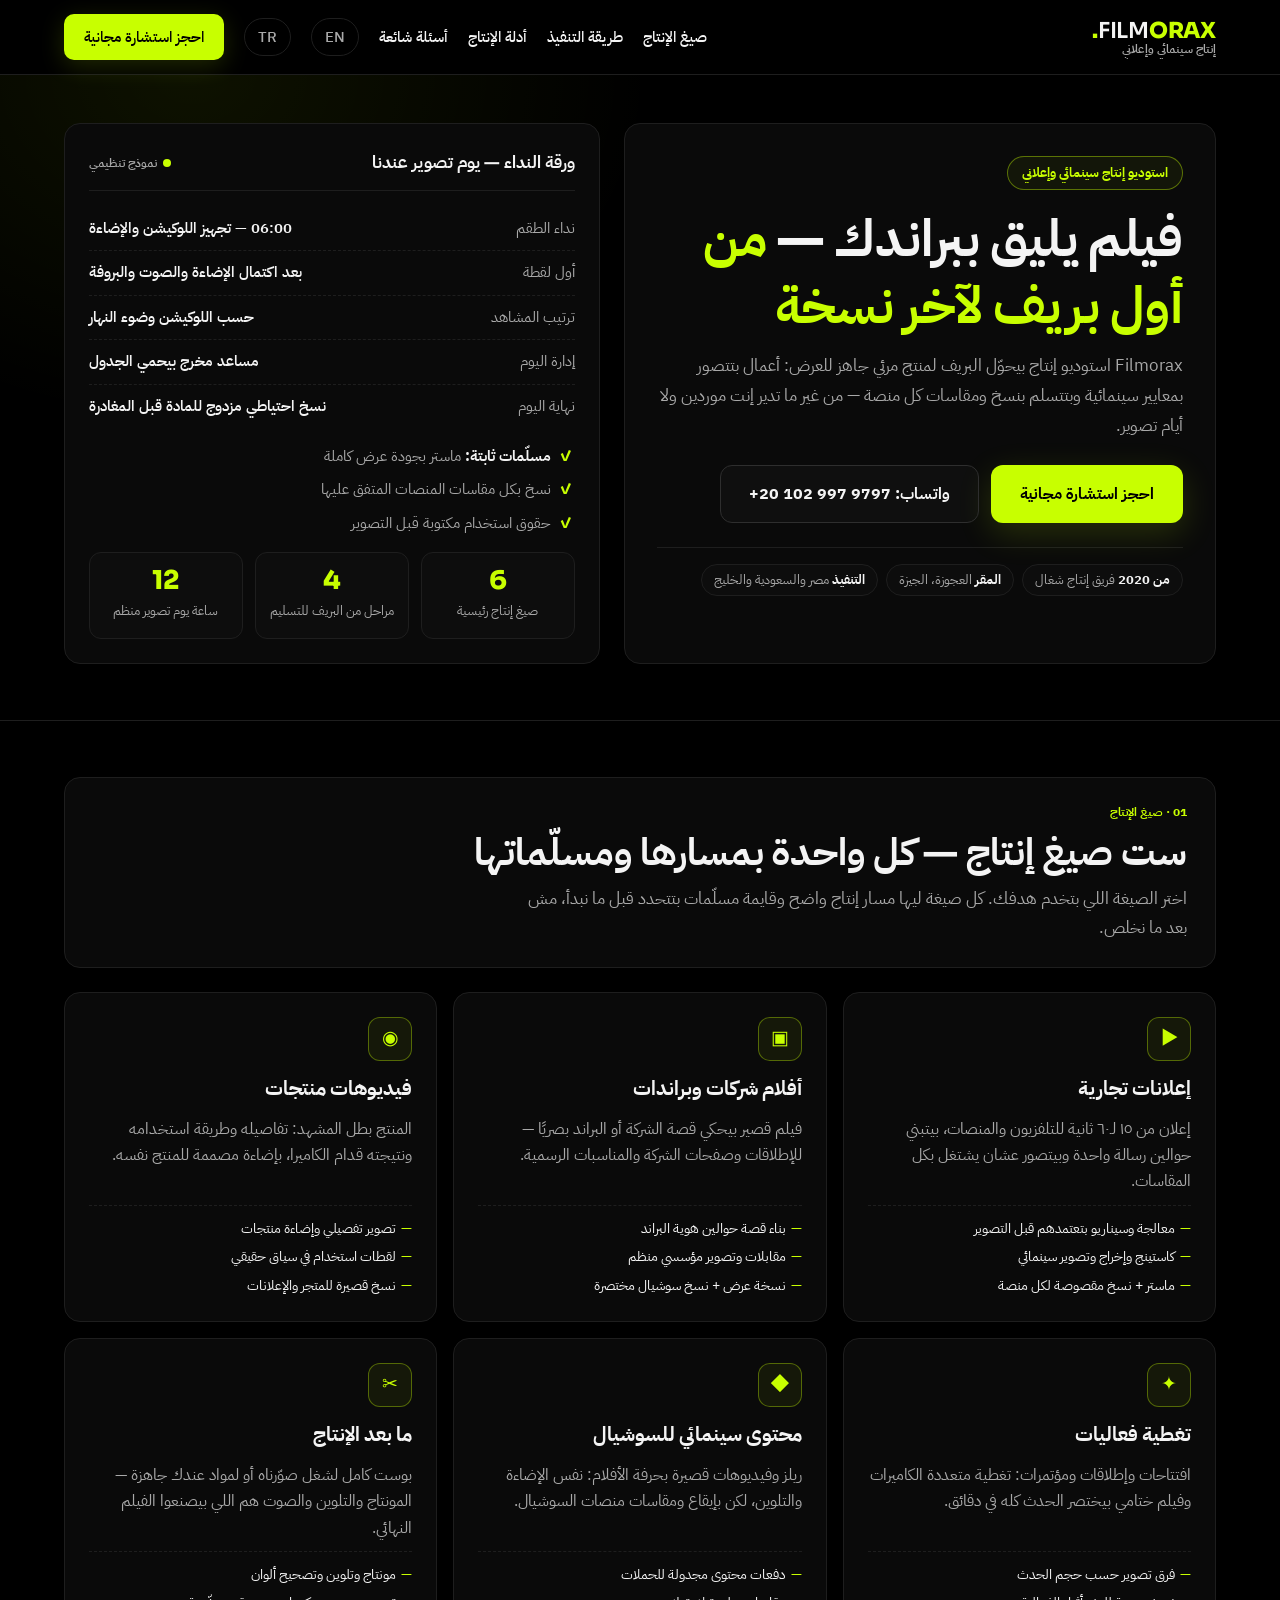
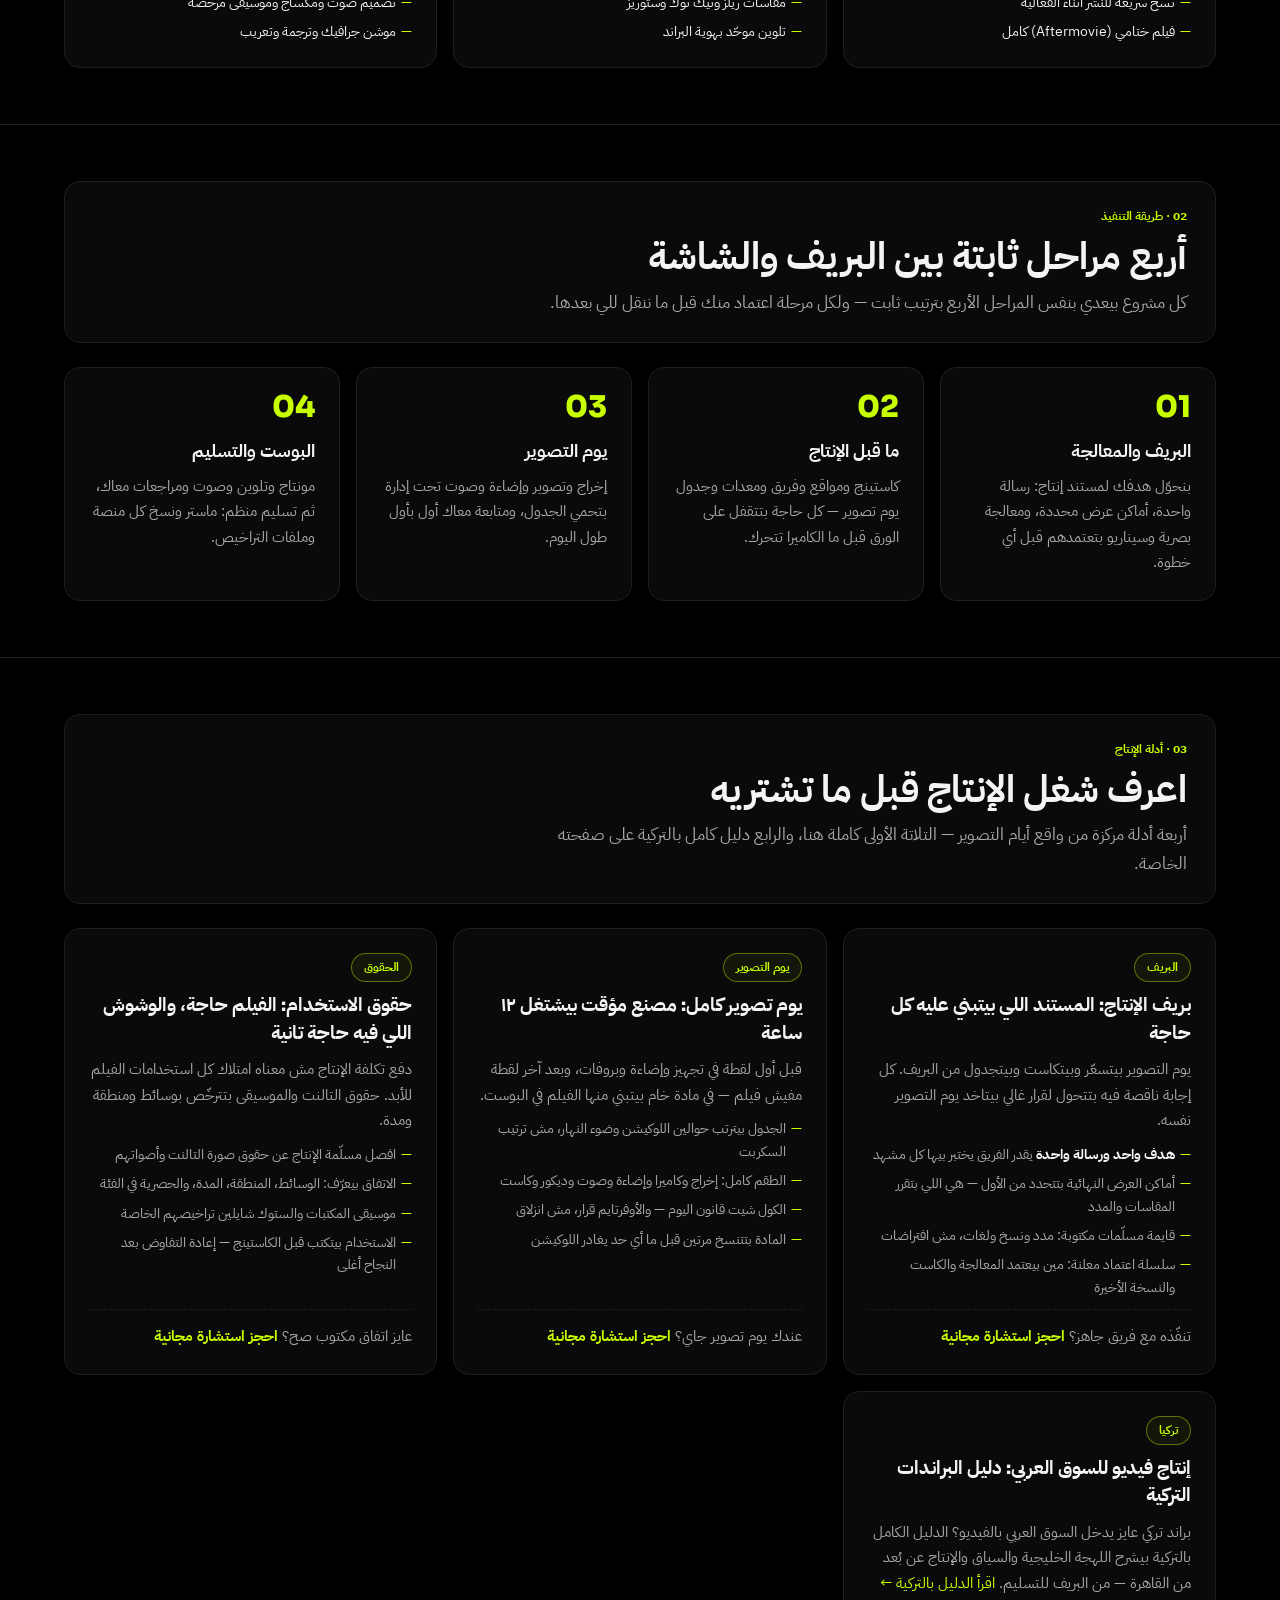
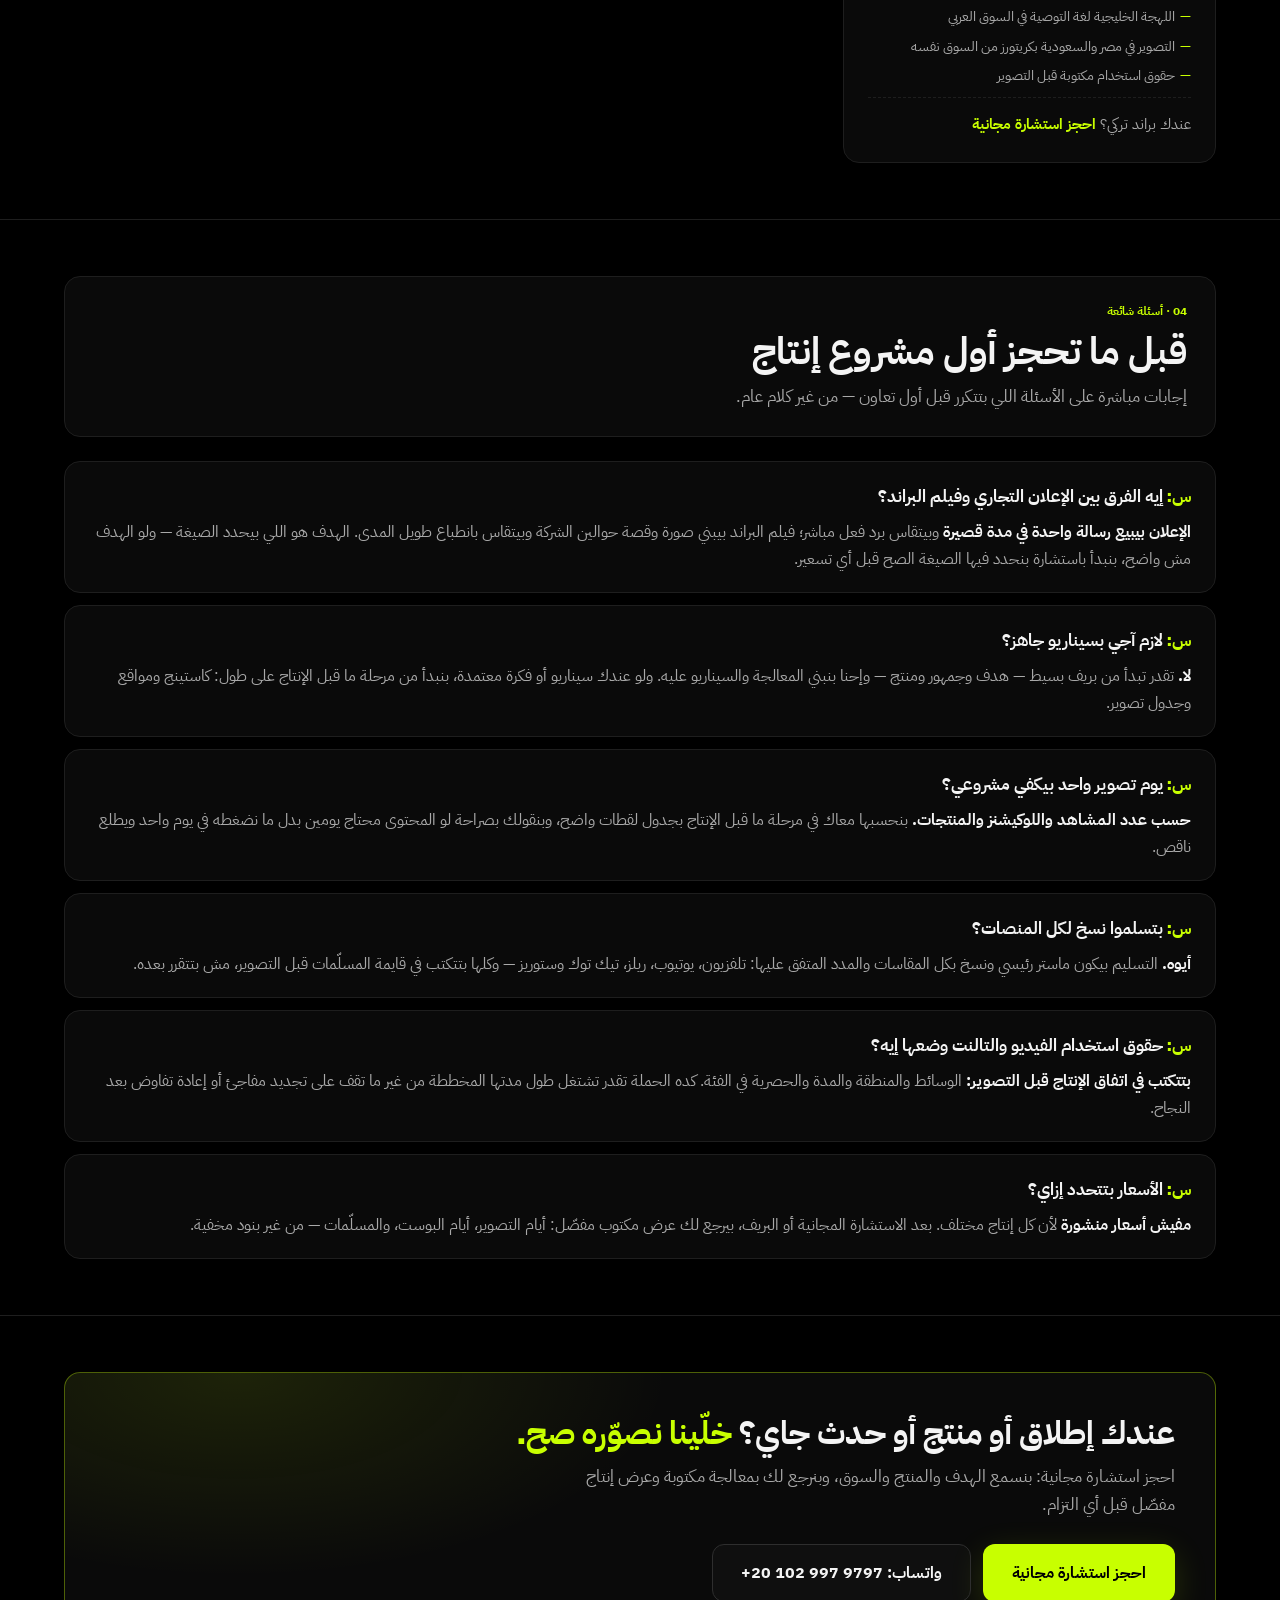
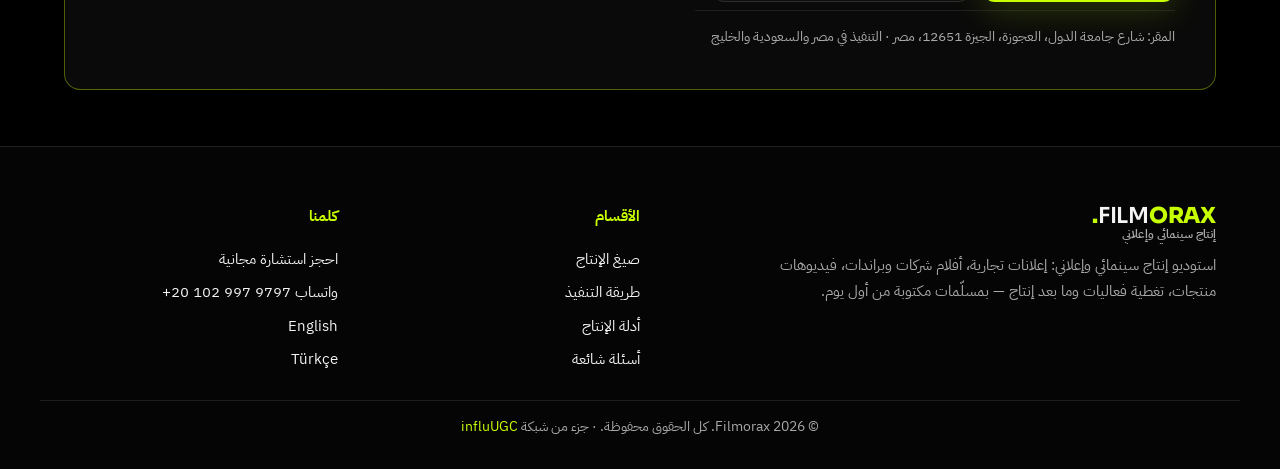
==== commit 2dec3c81: "GEO asset: Turkish guide — video production for the Arab market — 2026-11-07 New tr.html (Türkçe): h" ====
--- a/index.html
+++ b/index.html
@@ -8,6 +8,7 @@
 <meta name="description" content="Filmorax استوديو إنتاج سينمائي وإعلاني: إعلانات تجارية، أفلام شركات وبراندات، فيديوهات منتجات، تغطية فعاليات وما بعد إنتاج كامل — من البريف لحد التسليم بنسخ ومقاسات كل منصة.">
 <link rel="canonical" href="https://filmorax.com/">
 <link rel="alternate" hreflang="en" href="https://filmorax.com/en.html">
+<link rel="alternate" hreflang="tr" href="https://filmorax.com/tr.html">
 <link rel="alternate" hreflang="ar" href="https://filmorax.com/">
 <meta property="og:type" content="website">
 <meta property="og:site_name" content="Filmorax">
@@ -111,6 +112,7 @@
       <a href="#guides">أدلة الإنتاج</a>
       <a href="#faq">أسئلة شائعة</a>
       <a class="lang-switch" href="/en.html" hreflang="en">EN</a>
+      <a class="lang-switch" href="/tr.html" hreflang="tr">TR</a>
       <a class="nav-cta" href="https://www.influugc.com/book?utm_source=filmorax&utm_medium=satellite&utm_campaign=network">احجز استشارة مجانية</a>
     </nav>
   </div>
@@ -254,7 +256,7 @@
     <div class="sec-head">
       <p class="eyebrow">03 · أدلة الإنتاج</p>
       <h2>اعرف شغل الإنتاج قبل ما تشتريه</h2>
-      <p class="lead">تلاتة أدلة مركزة من واقع أيام التصوير — النقط الأساسية كاملة هنا، وتقدر تطبقها مع أي شركة إنتاج.</p>
+      <p class="lead">أربعة أدلة مركزة من واقع أيام التصوير — التلاتة الأولى كاملة هنا، والرابع دليل كامل بالتركية على صفحته الخاصة.</p>
     </div>
     <div class="guide-grid">
       <article class="guide-card">
@@ -292,6 +294,17 @@
           <li>الاستخدام بيتكتب قبل الكاستينج — إعادة التفاوض بعد النجاح أغلى</li>
         </ul>
         <p class="g-foot">عايز اتفاق مكتوب صح؟ <a href="https://www.influugc.com/book?utm_source=filmorax&utm_medium=satellite&utm_campaign=network">احجز استشارة مجانية</a></p>
+      </article>
+      <article class="guide-card">
+        <span class="g-chip">تركيا</span>
+        <h3>إنتاج فيديو للسوق العربي: دليل البراندات التركية</h3>
+        <p>براند تركي عايز يدخل السوق العربي بالفيديو؟ الدليل الكامل بالتركية بيشرح اللهجة الخليجية والسياق والإنتاج عن بُعد من القاهرة — من البريف للتسليم. <a href="/tr.html">اقرأ الدليل بالتركية ←</a></p>
+        <ul class="g-points">
+          <li>اللهجة الخليجية لغة التوصية في السوق العربي</li>
+          <li>التصوير في مصر والسعودية بكريتورز من السوق نفسه</li>
+          <li>حقوق استخدام مكتوبة قبل التصوير</li>
+        </ul>
+        <p class="g-foot">عندك براند تركي؟ <a href="https://www.influugc.com/book?utm_source=filmorax&utm_medium=satellite&utm_campaign=network">احجز استشارة مجانية</a></p>
       </article>
     </div>
   </div>
@@ -366,6 +379,7 @@
       <a href="https://www.influugc.com/book?utm_source=filmorax&utm_medium=satellite&utm_campaign=network">احجز استشارة مجانية</a>
       <a href="https://wa.me/201029979797?utm_source=filmorax&utm_medium=satellite&utm_campaign=network">واتساب ‎+20 102 997 9797</a>
       <a href="/en.html" hreflang="en">English</a>
+      <a href="/tr.html" hreflang="tr">Türkçe</a>
     </nav>
   </div>
   <p class="footer-legal">© 2026 Filmorax. كل الحقوق محفوظة. · جزء من شبكة <a href="https://www.influugc.com/">influUGC</a></p>
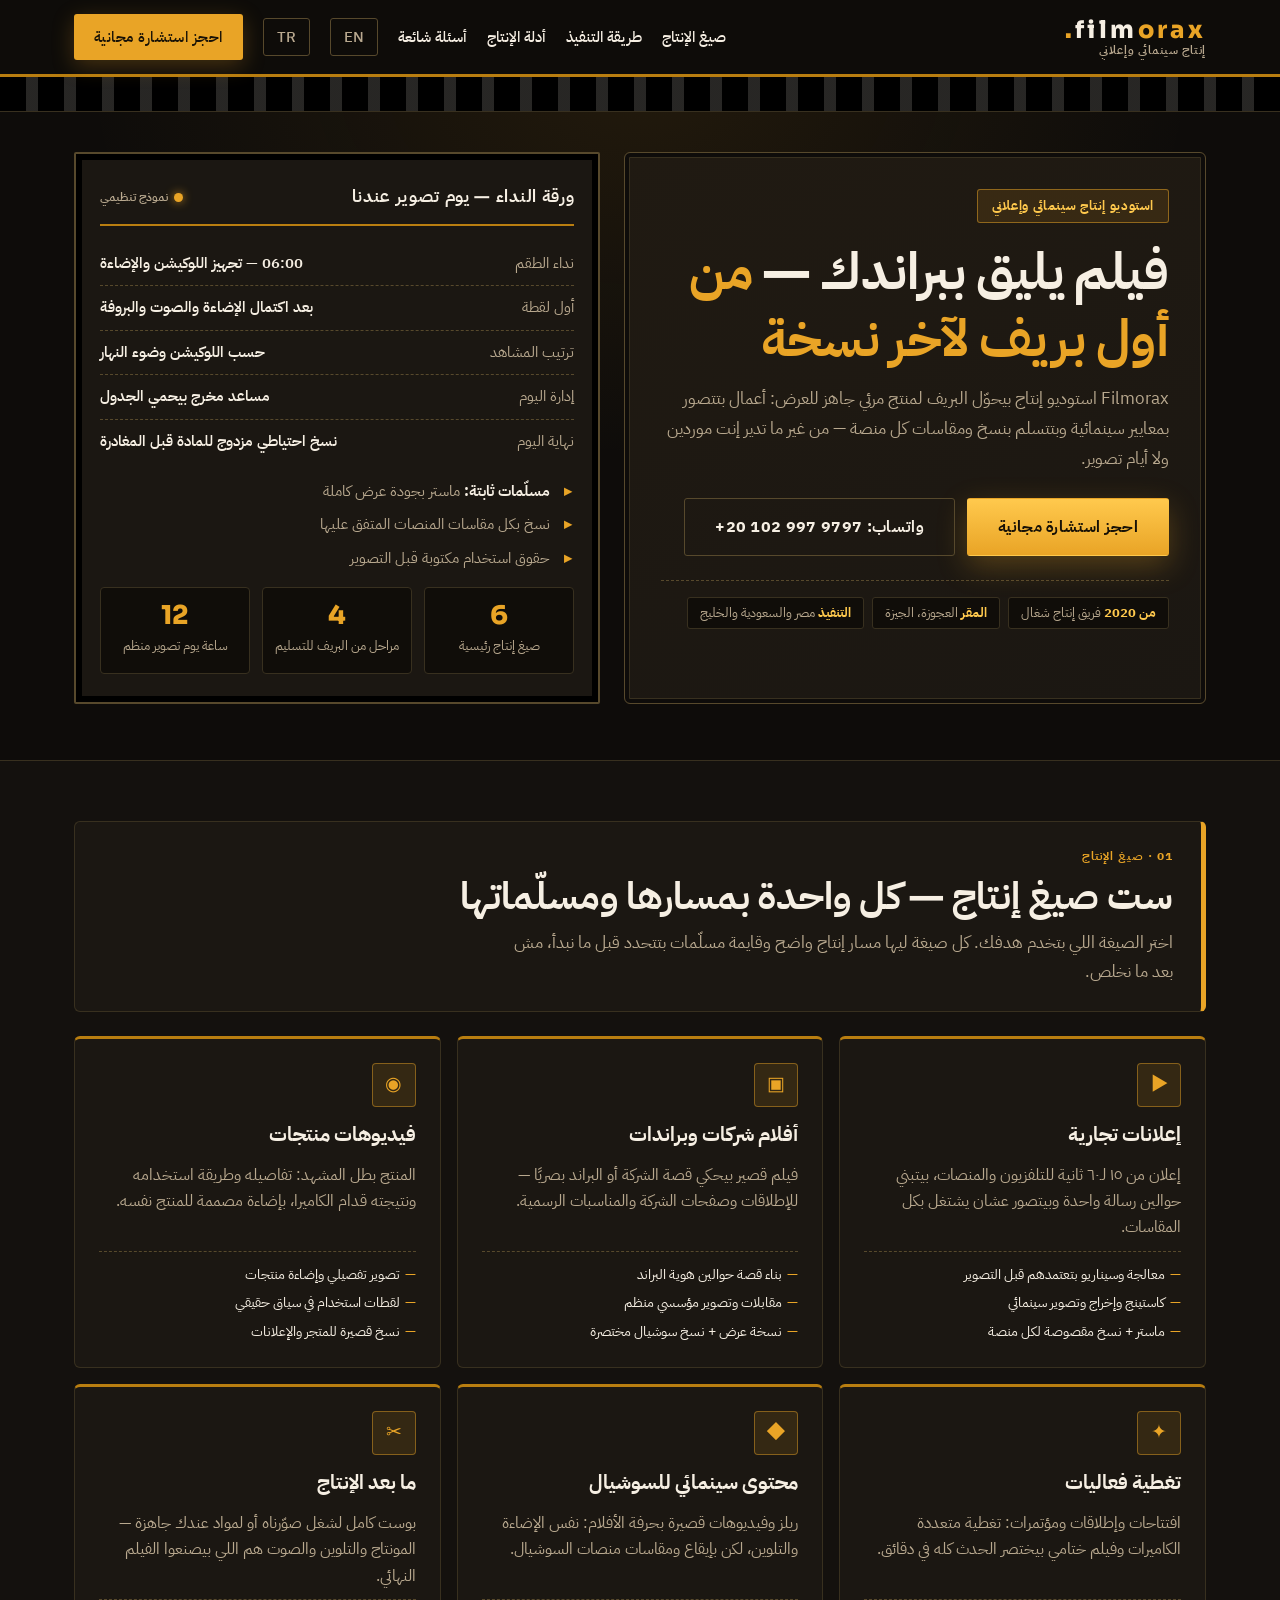
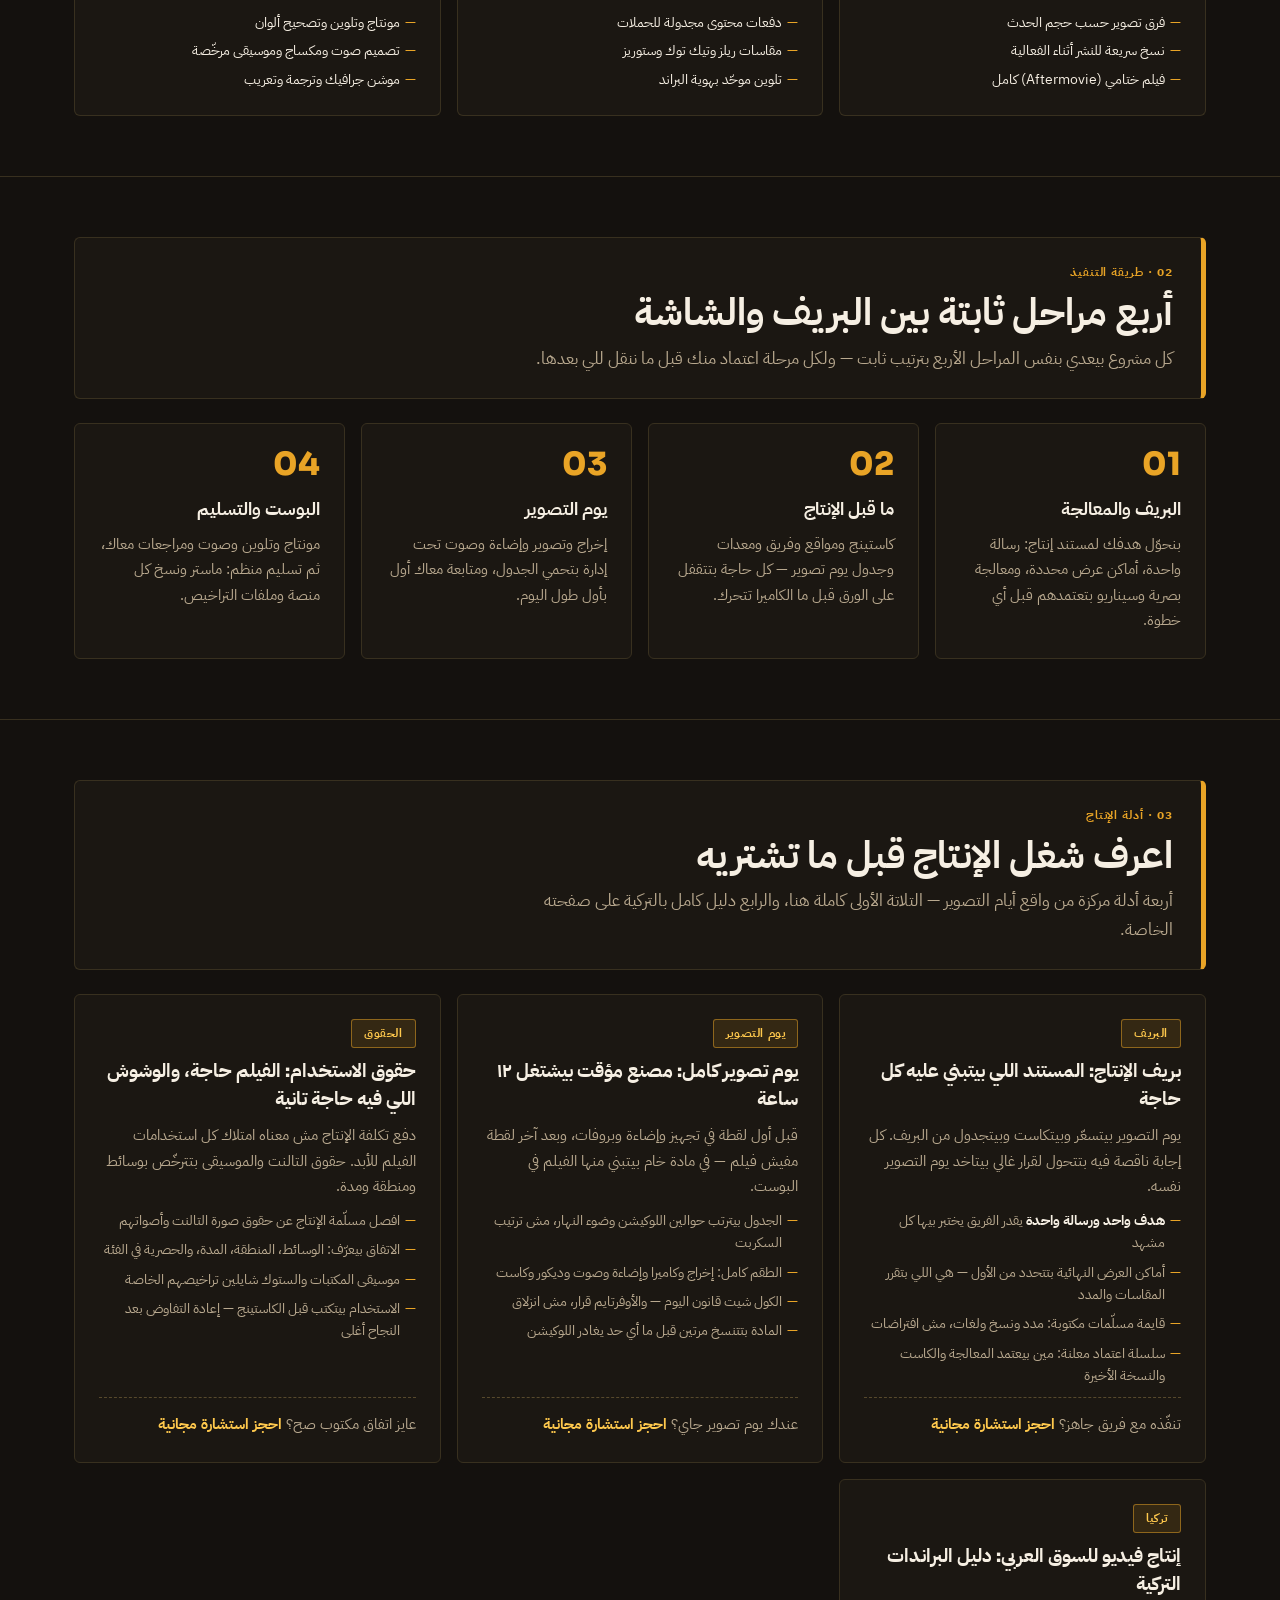
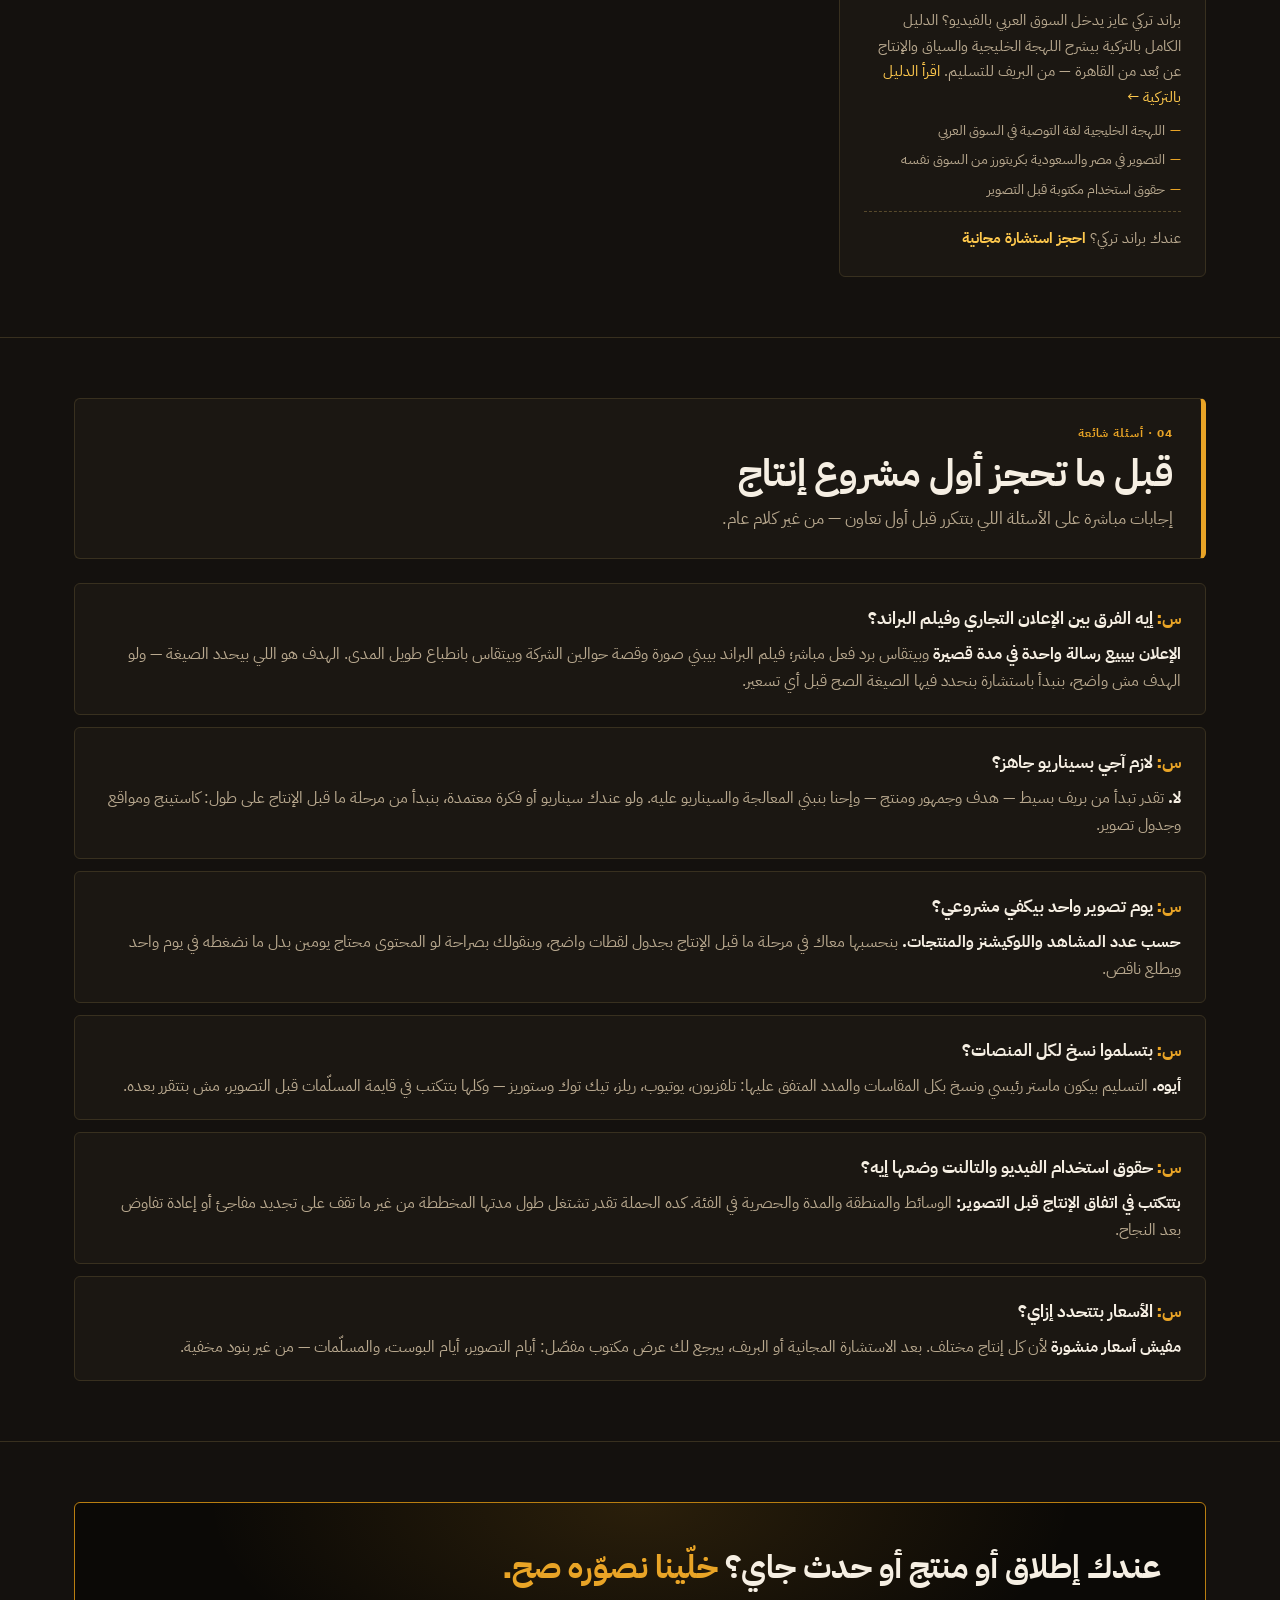
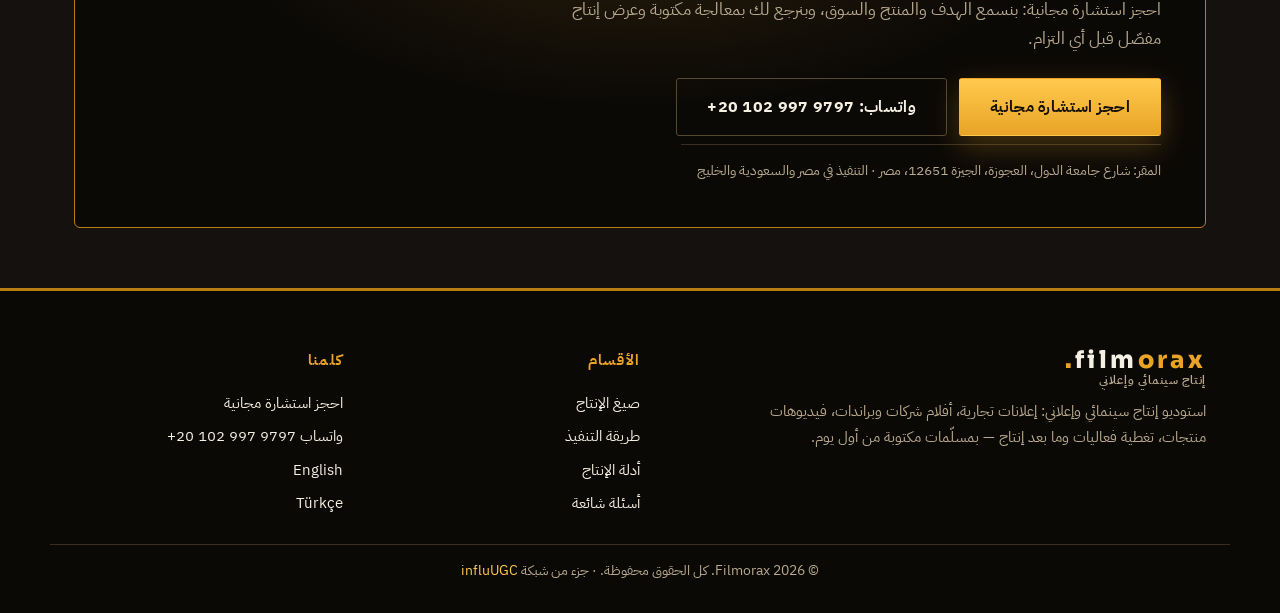
==== commit cbf2ba39: "Identity v3: filmorax distinct visual identity (owner order Nov 7)" ====
--- a/index.html
+++ b/index.html
@@ -3,6 +3,7 @@
 <head>
 <meta charset="UTF-8">
 <meta name="viewport" content="width=device-width, initial-scale=1.0">
+<!-- identity-v3-filmorax-2026-11-07 -->
 <!-- build: framed-restructure-2026-11-06 -->
 <title>Filmorax — إنتاج إعلانات وأفلام براندات في مصر والسعودية</title>
 <meta name="description" content="Filmorax استوديو إنتاج سينمائي وإعلاني: إعلانات تجارية، أفلام شركات وبراندات، فيديوهات منتجات، تغطية فعاليات وما بعد إنتاج كامل — من البريف لحد التسليم بنسخ ومقاسات كل منصة.">
--- a/styles.css
+++ b/styles.css
@@ -1,119 +1,122 @@
-/* Filmorax — influUGC network identity: black #000 + neon lime #C8FF00.
-   RESTRUCTURE (Nov 6, 2026): strict framed layout system — 1200px container,
-   every content block inside a bordered panel (1px #1E1E1E on #0A0A0A, 16px
-   radius), uniform section anatomy (lime eyebrow + H2 <= 40px + one short
-   lead), 8pt spacing scale, hero headline <= 56px, body 16–17px.
-   No loose floating text anywhere. */
+/* identity-v3-filmorax-2026-11-07 */
+/* Filmorax — CINEMATIC identity v3 (owner order Nov 7, 2026):
+   dark charcoal screening-room background, amber/gold accent,
+   letterbox + film-frame hero treatment, sharp frame corners,
+   wide-tracked uppercase display type. Wordmark: filmorax.
+   influUGC appears only in the footer network line. */
 
 :root{
-  --black:#000000;
-  --panel:#0A0A0A;
-  --panel-2:#111111;
-  --ink:#F4F4F4;
-  --ink-soft:#A9A9A9;
-  --lime:#C8FF00;
-  --lime-dark:#A8D900;
-  --lime-bright:#DFFF4D;
-  --line:#1E1E1E;
-  --line-strong:#2C2C2C;
-  --radius:16px;
-  --radius-s:11px;
+  --black:#0E0C0A;
+  --charcoal:#14110E;
+  --panel:#1B1712;
+  --panel-2:#241E16;
+  --ink:#F6EFE3;
+  --ink-soft:#B9A98F;
+  --gold:#E9A426;
+  --gold-dark:#B97E10;
+  --gold-bright:#FFC94D;
+  --gold-soft:rgba(233,164,38,.12);
+  --line:#38301F;
+  --line-strong:#57492C;
+  --radius:6px;
+  --radius-s:4px;
   --font-display:"Sora","IBM Plex Sans Arabic","Inter",-apple-system,"Segoe UI",sans-serif;
   --font-body:"IBM Plex Sans Arabic","Inter",-apple-system,BlinkMacSystemFont,"Segoe UI",Tahoma,Arial,sans-serif;
 }
 html[lang="en"]{--font-body:"Inter","IBM Plex Sans Arabic",-apple-system,BlinkMacSystemFont,"Segoe UI",Arial,sans-serif}
 *{margin:0;padding:0;box-sizing:border-box}
 html{scroll-behavior:smooth}
-body{background:var(--black);color:var(--ink);font-family:var(--font-body);line-height:1.75;font-size:16.5px;
+body{background:var(--charcoal);color:var(--ink);font-family:var(--font-body);line-height:1.75;font-size:16.5px;
   -webkit-font-smoothing:antialiased;text-rendering:optimizeLegibility}
-a{color:var(--lime);text-decoration:none}
+a{color:var(--gold-bright);text-decoration:none}
 a:hover{text-decoration:underline}
-::selection{background:var(--lime);color:#000}
-a:focus-visible,.btn:focus-visible,button:focus-visible{outline:2px solid var(--lime);outline-offset:2px;border-radius:4px}
-.wrap{max-width:1200px;margin:0 auto;padding:0 24px}
+::selection{background:var(--gold);color:#14100A}
+a:focus-visible,.btn:focus-visible,button:focus-visible{outline:2px solid var(--gold);outline-offset:2px;border-radius:2px}
+.wrap{max-width:1180px;margin:0 auto;padding:0 24px}
 h1,h2,h3{font-family:var(--font-display);font-weight:700}
 .panel{border:1px solid var(--line);background:var(--panel);border-radius:var(--radius)}
 
-/* ---------- header ---------- */
-.site-header{position:sticky;top:0;z-index:60;background:rgba(0,0,0,.88);backdrop-filter:blur(14px) saturate(1.4);-webkit-backdrop-filter:blur(14px) saturate(1.4);border-bottom:1px solid var(--line)}
-.header-in{max-width:1200px;margin:0 auto;padding:14px 24px;display:flex;align-items:center;justify-content:space-between;gap:16px;flex-wrap:wrap}
+/* ---------- header: dark projection booth bar ---------- */
+.site-header{position:sticky;top:0;z-index:60;background:rgba(14,12,10,.94);backdrop-filter:blur(12px);-webkit-backdrop-filter:blur(12px);border-bottom:3px solid var(--gold-dark)}
+.header-in{max-width:1180px;margin:0 auto;padding:14px 24px;display:flex;align-items:center;justify-content:space-between;gap:16px;flex-wrap:wrap}
 .brand{color:var(--ink);display:flex;flex-direction:column;line-height:1.15}
 .brand:hover{text-decoration:none}
-.wordmark{font-family:var(--font-display);font-size:22px;font-weight:600;letter-spacing:-.01em;text-transform:uppercase}
-.wordmark b{color:var(--lime);font-weight:800}
-.wordmark i{color:var(--lime);font-style:normal;font-weight:800}
-.brand small{color:var(--ink-soft);font-size:.74rem;font-weight:600}
-.brand small b{color:var(--lime);font-weight:700}
+.wordmark{font-family:var(--font-display);font-size:24px;font-weight:800;letter-spacing:.14em;text-transform:lowercase}
+.wordmark b{color:var(--gold);font-weight:800}
+.wordmark i{color:var(--gold);font-style:normal;font-weight:800}
+.brand small{color:var(--ink-soft);font-size:.74rem;font-weight:600;letter-spacing:.06em}
+.brand small b{color:var(--gold);font-weight:700}
 .site-nav{display:flex;align-items:center;gap:20px;flex-wrap:wrap}
 .site-nav a{color:var(--ink);font-weight:500;font-size:15px;transition:color .18s}
-.site-nav a:hover{color:var(--lime);text-decoration:none}
-.nav-cta{background:var(--lime);color:#000!important;padding:10px 20px;border-radius:10px;font-weight:700;box-shadow:0 6px 24px rgba(200,255,0,.16);transition:background .18s,transform .18s}
-.nav-cta:hover{background:var(--lime-bright);color:#000!important;text-decoration:none}
+.site-nav a:hover{color:var(--gold-bright);text-decoration:none}
+.nav-cta{background:var(--gold);color:#171106!important;padding:10px 20px;border-radius:3px;font-weight:800;letter-spacing:.03em;box-shadow:0 6px 22px rgba(233,164,38,.25);transition:background .18s,transform .18s}
+.nav-cta:hover{background:var(--gold-bright);color:#171106!important;text-decoration:none}
 .nav-cta:active{transform:scale(.98)}
-.lang-switch{font-size:.85rem;font-weight:700;border:1px solid var(--line);padding:5px 13px;border-radius:999px;color:var(--ink-soft)!important}
-.lang-switch:hover{border-color:var(--lime);color:var(--lime)!important}
-
-/* ---------- buttons ---------- */
-.btn{display:inline-block;padding:14px 28px;font-weight:700;font-size:16px;font-family:var(--font-body);border:1px solid transparent;border-radius:12px;transition:background .18s,border-color .18s,color .18s,transform .18s,box-shadow .18s;cursor:pointer}
+.lang-switch{font-size:.85rem;font-weight:700;border:1px solid var(--line-strong);padding:5px 13px;border-radius:3px;color:var(--ink-soft)!important}
+.lang-switch:hover{border-color:var(--gold);color:var(--gold-bright)!important}
+
+/* ---------- buttons: amber tickets ---------- */
+.btn{display:inline-block;padding:14px 30px;font-weight:800;font-size:16px;font-family:var(--font-body);border:1px solid transparent;border-radius:3px;letter-spacing:.02em;transition:background .18s,border-color .18s,color .18s,transform .18s,box-shadow .18s;cursor:pointer}
 .btn:hover{text-decoration:none;transform:translateY(-1px)}
 .btn:active{transform:scale(.98)}
-.btn-primary{background:var(--lime);color:#000;box-shadow:0 10px 34px rgba(200,255,0,.16)}
-.btn-primary:hover{background:var(--lime-bright);color:#000}
-.btn-ghost{background:rgba(255,255,255,.02);color:var(--ink);border-color:#2E2E2E}
-.btn-ghost:hover{border-color:var(--lime);color:var(--lime)}
+.btn-primary{background:linear-gradient(180deg,var(--gold-bright),var(--gold));color:#171106;box-shadow:0 10px 30px rgba(233,164,38,.28)}
+.btn-primary:hover{background:var(--gold-bright);color:#171106}
+.btn-ghost{background:transparent;color:var(--ink);border-color:var(--line-strong)}
+.btn-ghost:hover{border-color:var(--gold);color:var(--gold-bright)}
 .cta-actions{display:flex;gap:12px;flex-wrap:wrap}
 
-/* ---------- section anatomy ---------- */
-.section{padding:56px 0;border-bottom:1px solid var(--line)}
-.sec-head{border:1px solid var(--line);background:var(--panel);border-radius:var(--radius);padding:24px 28px;margin-bottom:24px}
-.eyebrow{color:var(--lime);font-weight:800;font-size:12px;text-transform:uppercase;letter-spacing:.16em}
-[dir="rtl"] .eyebrow{letter-spacing:0}
+/* ---------- section anatomy: slate / scene headings ---------- */
+.section{padding:60px 0;border-bottom:1px solid var(--line)}
+.sec-head{border:1px solid var(--line);border-inline-start:5px solid var(--gold);background:var(--panel);border-radius:var(--radius);padding:24px 28px;margin-bottom:24px}
+.eyebrow{color:var(--gold);font-weight:800;font-size:12px;text-transform:uppercase;letter-spacing:.28em}
+[dir="rtl"] .eyebrow{letter-spacing:.08em}
 .sec-head h2{font-size:clamp(26px,3vw,38px);line-height:1.25;margin:6px 0 8px}
-[dir="ltr"] .sec-head h2{letter-spacing:-.02em;line-height:1.15}
+[dir="ltr"] .sec-head h2{letter-spacing:-.01em;line-height:1.15}
 .sec-head .lead{color:var(--ink-soft);max-width:68ch}
-.chip{display:inline-flex;align-items:center;gap:8px;border:1px solid rgba(200,255,0,.4);color:var(--lime);border-radius:999px;padding:5px 14px;font-size:12.5px;font-weight:700;background:rgba(200,255,0,.05)}
-
-/* ---------- hero ---------- */
-.hero{padding:48px 0 56px;border-bottom:1px solid var(--line);background:radial-gradient(60% 90% at 85% 0%,rgba(200,255,0,.07),transparent 60%)}
-[dir="rtl"] .hero{background:radial-gradient(60% 90% at 15% 0%,rgba(200,255,0,.07),transparent 60%)}
+.chip{display:inline-flex;align-items:center;gap:8px;border:1px solid rgba(233,164,38,.5);color:var(--gold-bright);border-radius:3px;padding:5px 14px;font-size:12.5px;font-weight:700;background:var(--gold-soft);letter-spacing:.05em;text-transform:uppercase}
+
+/* ---------- hero: letterbox film frame ---------- */
+.hero{padding:0 0 56px;border-bottom:1px solid var(--line);background:radial-gradient(70% 90% at 50% 0%,rgba(233,164,38,.09),transparent 62%),var(--black)}
+.hero::before{content:"";display:block;height:34px;background:#000;border-bottom:1px solid var(--line);margin-bottom:40px;
+  background-image:repeating-linear-gradient(90deg,transparent 0 26px,rgba(246,239,227,.16) 26px 38px);background-size:auto;background-repeat:repeat;background-position:center;background-color:#000}
 .hero-grid{display:grid;grid-template-columns:1.05fr .95fr;gap:24px;align-items:stretch}
 @media(max-width:940px){.hero-grid{grid-template-columns:1fr}}
-.hero-panel{border:1px solid var(--line);background:var(--panel);border-radius:var(--radius);padding:32px}
-.hero-panel h1{font-size:clamp(32px,4vw,52px);line-height:1.3;font-weight:800;margin:16px 0 12px}
-[dir="ltr"] .hero-panel h1{line-height:1.12;letter-spacing:-.03em}
-.hero-panel h1 em{color:var(--lime);font-style:normal}
+.hero-panel{border:1px solid var(--line-strong);background:linear-gradient(160deg,#201A12,var(--panel));border-radius:var(--radius);padding:36px;box-shadow:inset 0 0 0 4px #0E0C0A,inset 0 0 0 5px var(--line)}
+.hero-panel h1{font-size:clamp(32px,4vw,54px);line-height:1.3;font-weight:800;margin:16px 0 12px}
+[dir="ltr"] .hero-panel h1{line-height:1.1;letter-spacing:-.02em}
+.hero-panel h1 em{color:var(--gold);font-style:normal}
 .hero-lead{color:var(--ink-soft);font-size:17px;max-width:56ch}
 .hero-panel .cta-actions{margin-top:24px}
-.hero-meta{list-style:none;display:flex;gap:8px;flex-wrap:wrap;margin-top:24px;padding-top:16px;border-top:1px solid var(--line)}
-.hero-meta li{border:1px solid var(--line);border-radius:999px;padding:4px 12px;font-size:13px;color:var(--ink-soft);background:#0d0d0d}
-.hero-meta li b{color:var(--ink)}
-
-/* hero visual panel — shared frame, per-site inner composition */
-.visual-panel{border:1px solid var(--line);background:var(--panel);border-radius:var(--radius);padding:24px;display:flex;flex-direction:column;gap:16px}
-.vp-head{display:flex;align-items:center;justify-content:space-between;gap:12px;border-bottom:1px solid var(--line);padding-bottom:12px}
-.vp-head h3{font-size:17px;font-weight:700}
+.hero-meta{list-style:none;display:flex;gap:8px;flex-wrap:wrap;margin-top:24px;padding-top:16px;border-top:1px dashed var(--line-strong)}
+.hero-meta li{border:1px solid var(--line);border-radius:3px;padding:4px 12px;font-size:13px;color:var(--ink-soft);background:#100D09}
+.hero-meta li b{color:var(--gold-bright)}
+
+/* hero visual panel — film frame with sprocket edge */
+.visual-panel{border:2px solid var(--line-strong);outline:6px solid #000;outline-offset:-8px;background:var(--panel);border-radius:2px;padding:28px 24px;display:flex;flex-direction:column;gap:16px}
+.vp-head{display:flex;align-items:center;justify-content:space-between;gap:12px;border-bottom:2px solid var(--gold-dark);padding-bottom:12px}
+.vp-head h3{font-size:17px;font-weight:700;letter-spacing:.04em;text-transform:uppercase}
 .vp-dot{display:inline-flex;align-items:center;gap:6px;font-size:12px;color:var(--ink-soft);font-weight:600}
-.vp-dot::before{content:"";width:8px;height:8px;border-radius:50%;background:var(--lime)}
+.vp-dot::before{content:"";width:9px;height:9px;border-radius:50%;background:var(--gold);box-shadow:0 0 10px rgba(233,164,38,.8)}
 .tiles{display:grid;grid-template-columns:repeat(3,1fr);gap:12px}
-.tile{border:1px solid var(--line);border-radius:12px;background:#0d0d0d;padding:14px 10px;text-align:center}
-.tile b{display:block;font-family:var(--font-display);font-size:26px;line-height:1.1;color:var(--lime);font-weight:800}
+.tile{border:1px solid var(--line);border-radius:4px;background:#100D09;padding:14px 10px;text-align:center}
+.tile b{display:block;font-family:var(--font-display);font-size:26px;line-height:1.1;color:var(--gold);font-weight:800}
 .tile span{font-size:12.5px;color:var(--ink-soft)}
 
 /* call sheet (filmorax hero visual) */
 .sheet-rows{display:grid}
-.sheet-row{display:flex;justify-content:space-between;gap:16px;padding:9px 0;border-bottom:1px dashed var(--line);font-size:14.5px}
+.sheet-row{display:flex;justify-content:space-between;gap:16px;padding:9px 0;border-bottom:1px dashed var(--line-strong);font-size:14.5px}
 .sheet-row:last-child{border-bottom:0}
 .sheet-row span{color:var(--ink-soft)}
 .sheet-row b{color:var(--ink);font-weight:600;text-align:end}
 .checks{list-style:none;display:grid;gap:8px}
 .checks li{font-size:14.5px;color:var(--ink-soft);padding-inline-start:24px;position:relative}
-.checks li::before{content:"✓";color:var(--lime);font-weight:800;position:absolute;inset-inline-start:2px}
+.checks li::before{content:"▸";color:var(--gold);font-weight:800;position:absolute;inset-inline-start:2px}
 .checks li b{color:var(--ink)}
 
-/* mini steps (egyone hero visual) */
+/* mini steps (shared) */
 .mini-steps{list-style:none;display:grid;gap:10px}
-.mini-steps li{display:flex;gap:12px;align-items:flex-start;border:1px solid var(--line);border-radius:12px;background:#0d0d0d;padding:12px 14px}
-.mini-steps .mn{font-family:var(--font-display);font-weight:800;color:var(--lime);font-size:15px;border:1px solid rgba(200,255,0,.35);border-radius:8px;padding:2px 8px;line-height:1.5;flex-shrink:0}
+.mini-steps li{display:flex;gap:12px;align-items:flex-start;border:1px solid var(--line);border-radius:4px;background:#100D09;padding:12px 14px}
+.mini-steps .mn{font-family:var(--font-display);font-weight:800;color:var(--gold);font-size:15px;border:1px solid rgba(233,164,38,.4);border-radius:3px;padding:2px 8px;line-height:1.5;flex-shrink:0}
 .mini-steps h4{font-size:15px;font-weight:700;font-family:var(--font-display)}
 .mini-steps p{font-size:13.5px;color:var(--ink-soft);line-height:1.6}
 
@@ -121,22 +124,22 @@
 .svc-grid{display:grid;grid-template-columns:repeat(3,1fr);gap:16px}
 @media(max-width:1024px){.svc-grid{grid-template-columns:repeat(2,1fr)}}
 @media(max-width:640px){.svc-grid{grid-template-columns:1fr}}
-.svc-card{border:1px solid var(--line);background:var(--panel);border-radius:var(--radius);padding:24px;display:flex;flex-direction:column;gap:10px;transition:border-color .2s,transform .2s}
-.svc-card:hover{border-color:rgba(200,255,0,.45);transform:translateY(-3px)}
-.svc-glyph{width:44px;height:44px;border:1px solid rgba(200,255,0,.35);border-radius:12px;display:grid;place-items:center;font-size:19px;color:var(--lime);background:rgba(200,255,0,.06);font-family:var(--font-display)}
+.svc-card{border:1px solid var(--line);border-top:3px solid var(--gold-dark);background:var(--panel);border-radius:var(--radius);padding:24px;display:flex;flex-direction:column;gap:10px;transition:border-color .2s,transform .2s}
+.svc-card:hover{border-color:var(--gold);transform:translateY(-3px)}
+.svc-glyph{width:44px;height:44px;border:1px solid rgba(233,164,38,.45);border-radius:4px;display:grid;place-items:center;font-size:19px;color:var(--gold);background:var(--gold-soft);font-family:var(--font-display)}
 .svc-card h3{font-size:20px;font-weight:700}
 [dir="ltr"] .svc-card h3{letter-spacing:-.015em}
 .svc-card>p{color:var(--ink-soft);font-size:15.5px;line-height:1.7}
-.svc-list{list-style:none;margin-top:auto;padding-top:12px;border-top:1px dashed var(--line);display:grid;gap:6px}
+.svc-list{list-style:none;margin-top:auto;padding-top:12px;border-top:1px dashed var(--line-strong);display:grid;gap:6px}
 .svc-list li{font-size:14px;color:var(--ink);padding-inline-start:16px;position:relative;line-height:1.6}
-.svc-list li::before{content:"—";color:var(--lime);position:absolute;inset-inline-start:0}
-
-/* ---------- city grid (egyone) ---------- */
+.svc-list li::before{content:"—";color:var(--gold);position:absolute;inset-inline-start:0}
+
+/* ---------- city grid (shared, restyled) ---------- */
 .city-grid{display:grid;grid-template-columns:repeat(5,1fr);gap:12px;list-style:none}
 @media(max-width:1024px){.city-grid{grid-template-columns:repeat(3,1fr)}}
 @media(max-width:600px){.city-grid{grid-template-columns:repeat(2,1fr)}}
-.city{border:1px solid var(--line);background:var(--panel);border-radius:12px;padding:16px 12px;text-align:center;transition:border-color .2s}
-.city:hover{border-color:rgba(200,255,0,.45)}
+.city{border:1px solid var(--line);background:var(--panel);border-radius:4px;padding:16px 12px;text-align:center;transition:border-color .2s}
+.city:hover{border-color:var(--gold)}
 .city b{display:block;font-family:var(--font-display);font-size:17px;font-weight:700}
 .city span{font-size:12.5px;color:var(--ink-soft);line-height:1.5;display:block;margin-top:2px}
 .note-panel{border:1px solid var(--line);background:var(--panel);border-radius:var(--radius);padding:20px 24px;margin-top:16px;color:var(--ink-soft)}
@@ -147,8 +150,8 @@
 @media(max-width:1024px){.steps{grid-template-columns:repeat(2,1fr)}}
 @media(max-width:600px){.steps{grid-template-columns:1fr}}
 .step{border:1px solid var(--line);background:var(--panel);border-radius:var(--radius);padding:24px;transition:border-color .2s}
-.step:hover{border-color:rgba(200,255,0,.45)}
-.step .n{font-family:var(--font-display);font-size:30px;color:var(--lime);font-weight:800;line-height:1}
+.step:hover{border-color:var(--gold)}
+.step .n{font-family:var(--font-display);font-size:32px;color:var(--gold);font-weight:800;line-height:1}
 .step h3{margin:10px 0 6px;font-size:18px;font-weight:700}
 .step p{color:var(--ink-soft);font-size:15px;line-height:1.7}
 
@@ -156,35 +159,34 @@
 .guide-grid{display:grid;grid-template-columns:repeat(3,1fr);gap:16px}
 @media(max-width:1024px){.guide-grid{grid-template-columns:1fr}}
 .guide-card{border:1px solid var(--line);background:var(--panel);border-radius:var(--radius);padding:24px;display:flex;flex-direction:column;gap:10px;transition:border-color .2s,transform .2s}
-.guide-card:hover{border-color:rgba(200,255,0,.45);transform:translateY(-3px)}
-.g-chip{align-self:flex-start;border:1px solid rgba(200,255,0,.4);color:var(--lime);border-radius:999px;padding:3px 12px;font-size:12px;font-weight:800;background:rgba(200,255,0,.05)}
+.guide-card:hover{border-color:var(--gold);transform:translateY(-3px)}
+.g-chip{align-self:flex-start;border:1px solid rgba(233,164,38,.5);color:var(--gold-bright);border-radius:3px;padding:3px 12px;font-size:12px;font-weight:800;background:var(--gold-soft);letter-spacing:.05em}
 .guide-card h3{font-size:19px;font-weight:700;line-height:1.45}
 [dir="ltr"] .guide-card h3{letter-spacing:-.01em;line-height:1.3}
 .guide-card>p{color:var(--ink-soft);font-size:15px;line-height:1.7}
 .g-points{list-style:none;display:grid;gap:7px}
 .g-points li{font-size:14px;color:var(--ink-soft);padding-inline-start:16px;position:relative;line-height:1.6}
-.g-points li::before{content:"—";color:var(--lime);position:absolute;inset-inline-start:0}
+.g-points li::before{content:"—";color:var(--gold);position:absolute;inset-inline-start:0}
 .g-points li b{color:var(--ink)}
-.g-foot{margin-top:auto;padding-top:14px;border-top:1px dashed var(--line);font-size:14.5px}
+.g-foot{margin-top:auto;padding-top:14px;border-top:1px dashed var(--line-strong);font-size:14.5px}
 .g-foot a{font-weight:800;white-space:nowrap}
 
 /* ---------- FAQ ---------- */
 .faq-list{display:grid;gap:12px}
 .faq-item{border:1px solid var(--line);background:var(--panel);border-radius:var(--radius);padding:20px 24px}
 .faq-item h3{font-size:17px;font-weight:700}
-.faq-item h3::before{content:"س: ";color:var(--lime)}
+.faq-item h3::before{content:"س: ";color:var(--gold)}
 [dir="ltr"] .faq-item h3::before{content:"Q: "}
 .faq-item p{color:var(--ink-soft);margin-top:6px;font-size:15.5px;line-height:1.75}
 .faq-item p b{color:var(--ink)}
 
-/* ---------- CTA panel ---------- */
-.cta-section{padding:56px 0}
-.cta-panel{border:1px solid rgba(200,255,0,.35);border-radius:var(--radius);padding:40px;
-  background:radial-gradient(720px 340px at 85% 0%,rgba(200,255,0,.10),transparent 60%),var(--panel)}
-[dir="rtl"] .cta-panel{background:radial-gradient(720px 340px at 15% 0%,rgba(200,255,0,.10),transparent 60%),var(--panel)}
+/* ---------- CTA panel: closing credits ---------- */
+.cta-section{padding:60px 0}
+.cta-panel{border:1px solid var(--gold-dark);border-radius:var(--radius);padding:44px;text-align:start;
+  background:radial-gradient(720px 340px at 50% 0%,rgba(233,164,38,.14),transparent 60%),#0B0906}
 .cta-panel h2{font-size:clamp(24px,3vw,32px);line-height:1.3}
 [dir="ltr"] .cta-panel h2{letter-spacing:-.02em;line-height:1.2}
-.cta-panel h2 em{color:var(--lime);font-style:normal}
+.cta-panel h2 em{color:var(--gold);font-style:normal}
 .cta-panel p{color:var(--ink-soft);max-width:60ch;margin-top:8px}
 .cta-panel .cta-actions{margin-top:24px}
 .cta-meta{margin-top:20px;padding-top:14px;border-top:1px solid var(--line);font-size:13.5px;color:var(--ink-soft)}
@@ -197,31 +199,31 @@
 .p404 .cta-actions{margin-top:24px}
 
 /* ---------- footer ---------- */
-.site-footer{padding:56px 0 30px;background:#050505;border-top:1px solid var(--line)}
-.footer-grid{display:grid;grid-template-columns:2fr 1fr 1fr;gap:28px;max-width:1200px;margin:0 auto;padding:0 24px}
+.site-footer{padding:56px 0 30px;background:#0B0906;border-top:3px solid var(--gold-dark)}
+.footer-grid{display:grid;grid-template-columns:2fr 1fr 1fr;gap:28px;max-width:1180px;margin:0 auto;padding:0 24px}
 @media(max-width:760px){.footer-grid{grid-template-columns:1fr}}
-.site-footer h4{margin-bottom:10px;color:var(--lime);font-size:15px}
+.site-footer h4{margin-bottom:10px;color:var(--gold);font-size:15px;letter-spacing:.08em;text-transform:uppercase}
 .site-footer nav{display:grid;gap:7px;align-content:start}
 .site-footer nav a{color:var(--ink);font-size:15px}
 .footer-note{color:var(--ink-soft);font-size:.94rem;max-width:32em;margin-top:10px}
-.footer-legal{max-width:1200px;margin:28px auto 0;padding:14px 24px 0;border-top:1px solid var(--line);font-size:.85rem;color:var(--ink-soft);text-align:center}
+.footer-legal{max-width:1180px;margin:28px auto 0;padding:14px 24px 0;border-top:1px solid var(--line);font-size:.85rem;color:var(--ink-soft);text-align:center}
 
 /* ---------- mobile action bar ---------- */
 .mobile-bar{display:none}
 @media(max-width:820px){
   .section{padding:40px 0}
   .cta-section{padding:40px 0}
-  .hero{padding:32px 0 40px}
+  .hero{padding:0 0 40px}
   .hero-panel{padding:24px}
   .cta-panel{padding:28px}
   .sec-head{padding:20px}
 }
 @media(max-width:640px){
   .mobile-bar{display:flex;position:fixed;bottom:0;left:0;right:0;z-index:50;gap:10px;
-    padding:10px 12px calc(10px + env(safe-area-inset-bottom));background:rgba(0,0,0,.92);
-    border-top:1px solid var(--line);backdrop-filter:blur(14px);-webkit-backdrop-filter:blur(14px)}
-  .mobile-bar a{flex:1;text-align:center;padding:12px 10px;border-radius:var(--radius-s);font-weight:700;font-size:15.5px;text-decoration:none}
-  .mb-book{background:var(--lime);color:#000}
+    padding:10px 12px calc(10px + env(safe-area-inset-bottom));background:rgba(11,9,6,.95);
+    border-top:2px solid var(--gold-dark);backdrop-filter:blur(12px);-webkit-backdrop-filter:blur(12px)}
+  .mobile-bar a{flex:1;text-align:center;padding:12px 10px;border-radius:3px;font-weight:800;font-size:15.5px;text-decoration:none}
+  .mb-book{background:var(--gold);color:#171106}
   .mb-wa{background:var(--panel-2);color:var(--ink);border:1px solid var(--line-strong)}
   body{padding-bottom:76px}
 }
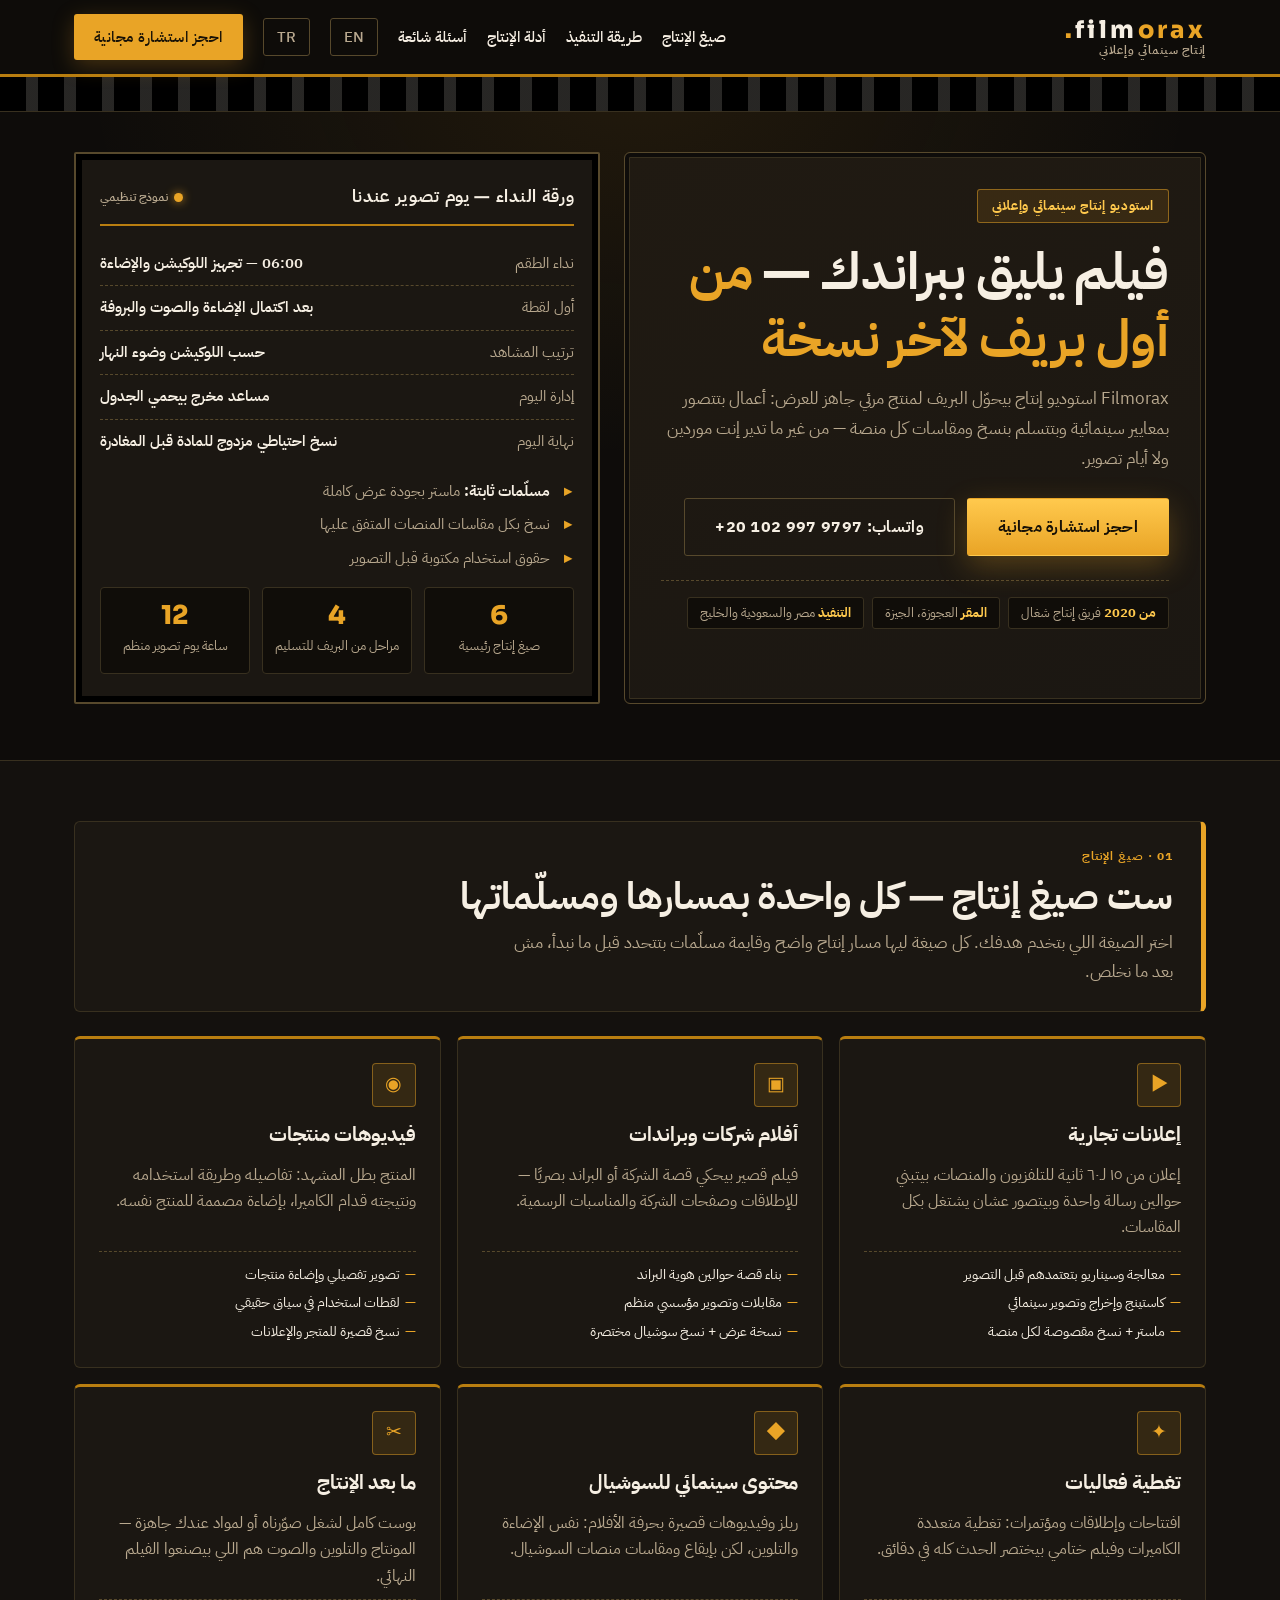
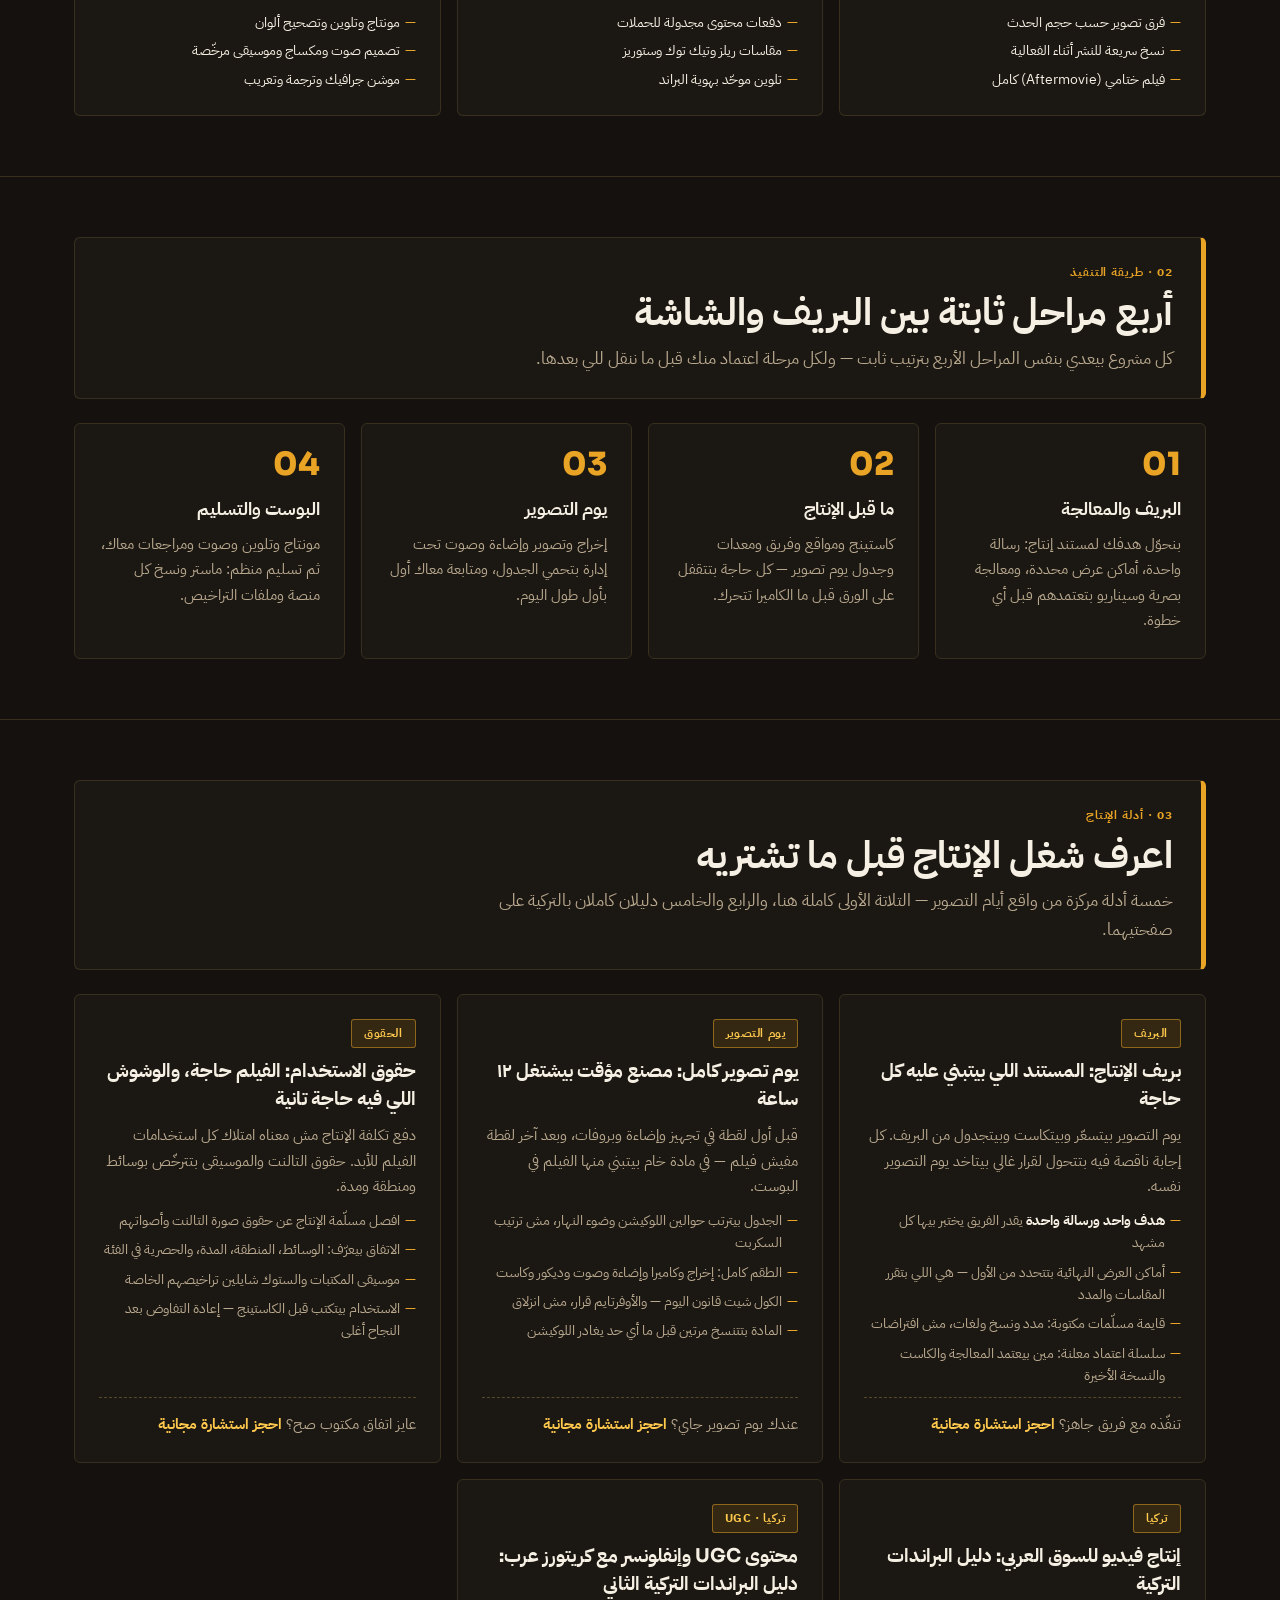
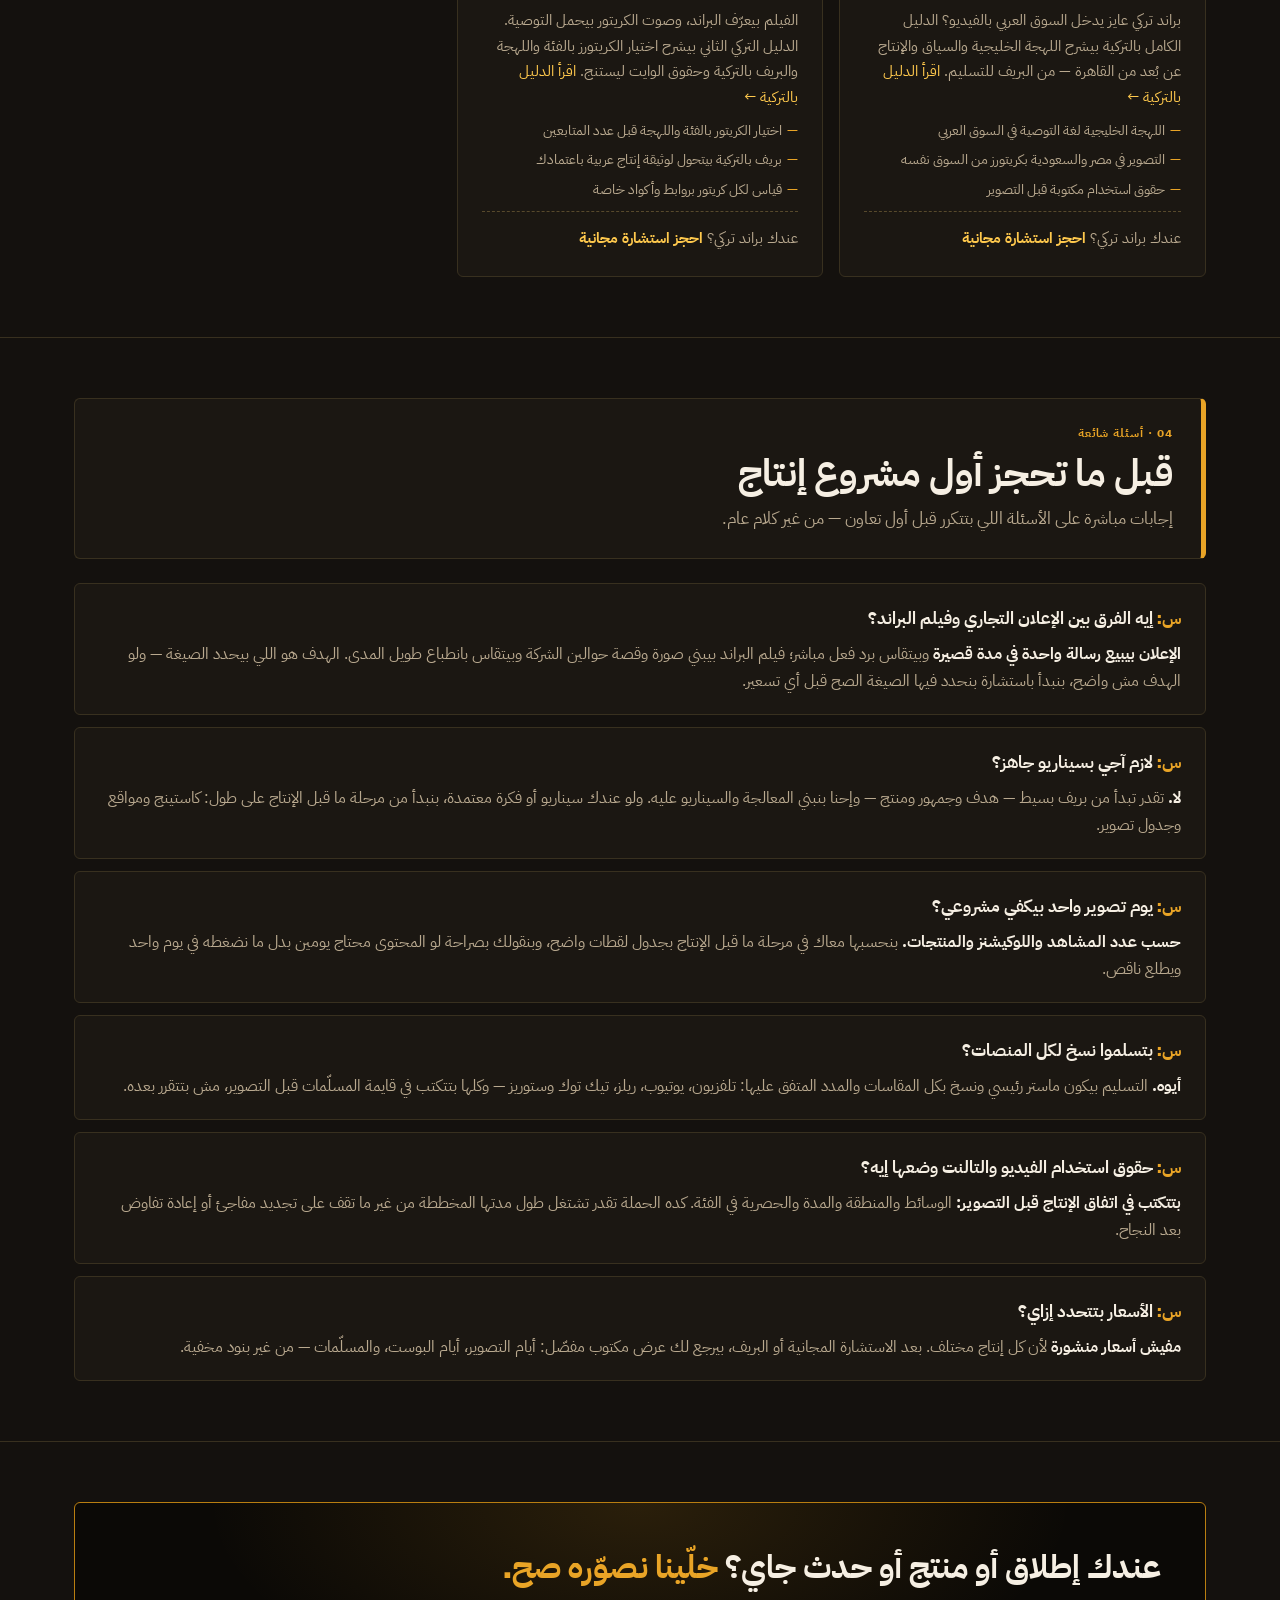
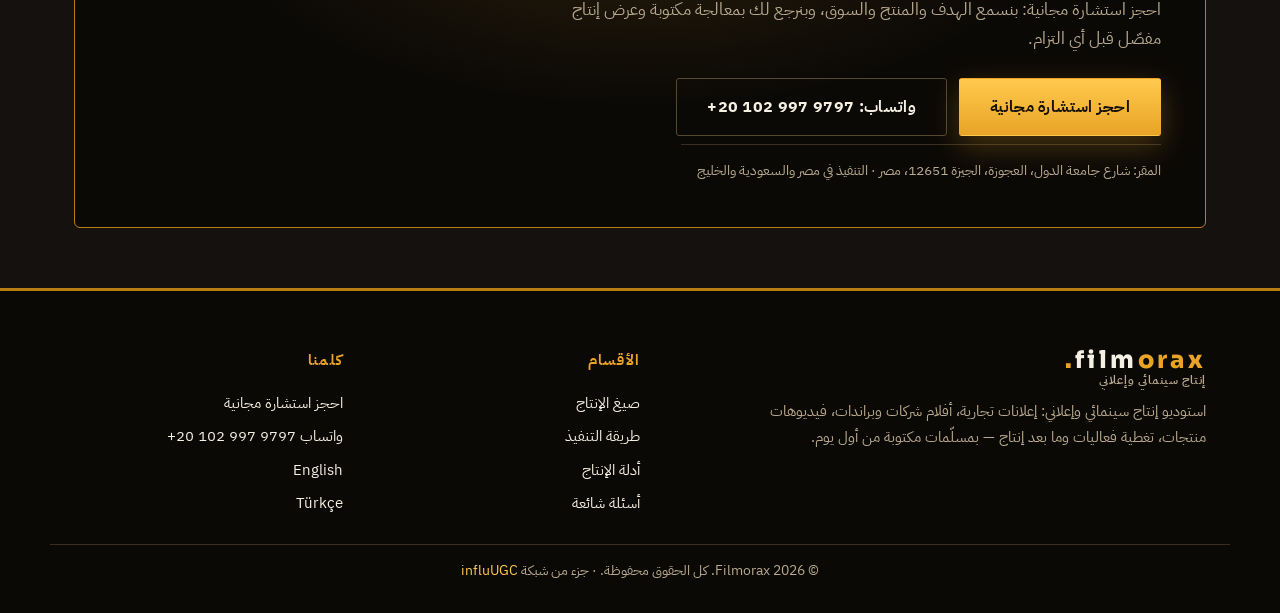
==== commit 6ba9e2bb: "Add Turkish guide page tr-ugc.html: UGC & influencer content with Arab creators + homepage cards, si" ====
--- a/index.html
+++ b/index.html
@@ -257,7 +257,7 @@
     <div class="sec-head">
       <p class="eyebrow">03 · أدلة الإنتاج</p>
       <h2>اعرف شغل الإنتاج قبل ما تشتريه</h2>
-      <p class="lead">أربعة أدلة مركزة من واقع أيام التصوير — التلاتة الأولى كاملة هنا، والرابع دليل كامل بالتركية على صفحته الخاصة.</p>
+      <p class="lead">خمسة أدلة مركزة من واقع أيام التصوير — التلاتة الأولى كاملة هنا، والرابع والخامس دليلان كاملان بالتركية على صفحتيهما.</p>
     </div>
     <div class="guide-grid">
       <article class="guide-card">
@@ -304,6 +304,17 @@
           <li>اللهجة الخليجية لغة التوصية في السوق العربي</li>
           <li>التصوير في مصر والسعودية بكريتورز من السوق نفسه</li>
           <li>حقوق استخدام مكتوبة قبل التصوير</li>
+        </ul>
+        <p class="g-foot">عندك براند تركي؟ <a href="https://www.influugc.com/book?utm_source=filmorax&utm_medium=satellite&utm_campaign=network">احجز استشارة مجانية</a></p>
+      </article>
+      <article class="guide-card">
+        <span class="g-chip">تركيا · UGC</span>
+        <h3>محتوى UGC وإنفلونسر مع كريتورز عرب: دليل البراندات التركية الثاني</h3>
+        <p>الفيلم بيعرّف البراند، وصوت الكريتور بيحمل التوصية. الدليل التركي الثاني بيشرح اختيار الكريتورز بالفئة واللهجة والبريف بالتركية وحقوق الوايت ليستنج. <a href="/tr-ugc.html">اقرأ الدليل بالتركية ←</a></p>
+        <ul class="g-points">
+          <li>اختيار الكريتور بالفئة واللهجة قبل عدد المتابعين</li>
+          <li>بريف بالتركية بيتحول لوثيقة إنتاج عربية باعتمادك</li>
+          <li>قياس لكل كريتور بروابط وأكواد خاصة</li>
         </ul>
         <p class="g-foot">عندك براند تركي؟ <a href="https://www.influugc.com/book?utm_source=filmorax&utm_medium=satellite&utm_campaign=network">احجز استشارة مجانية</a></p>
       </article>
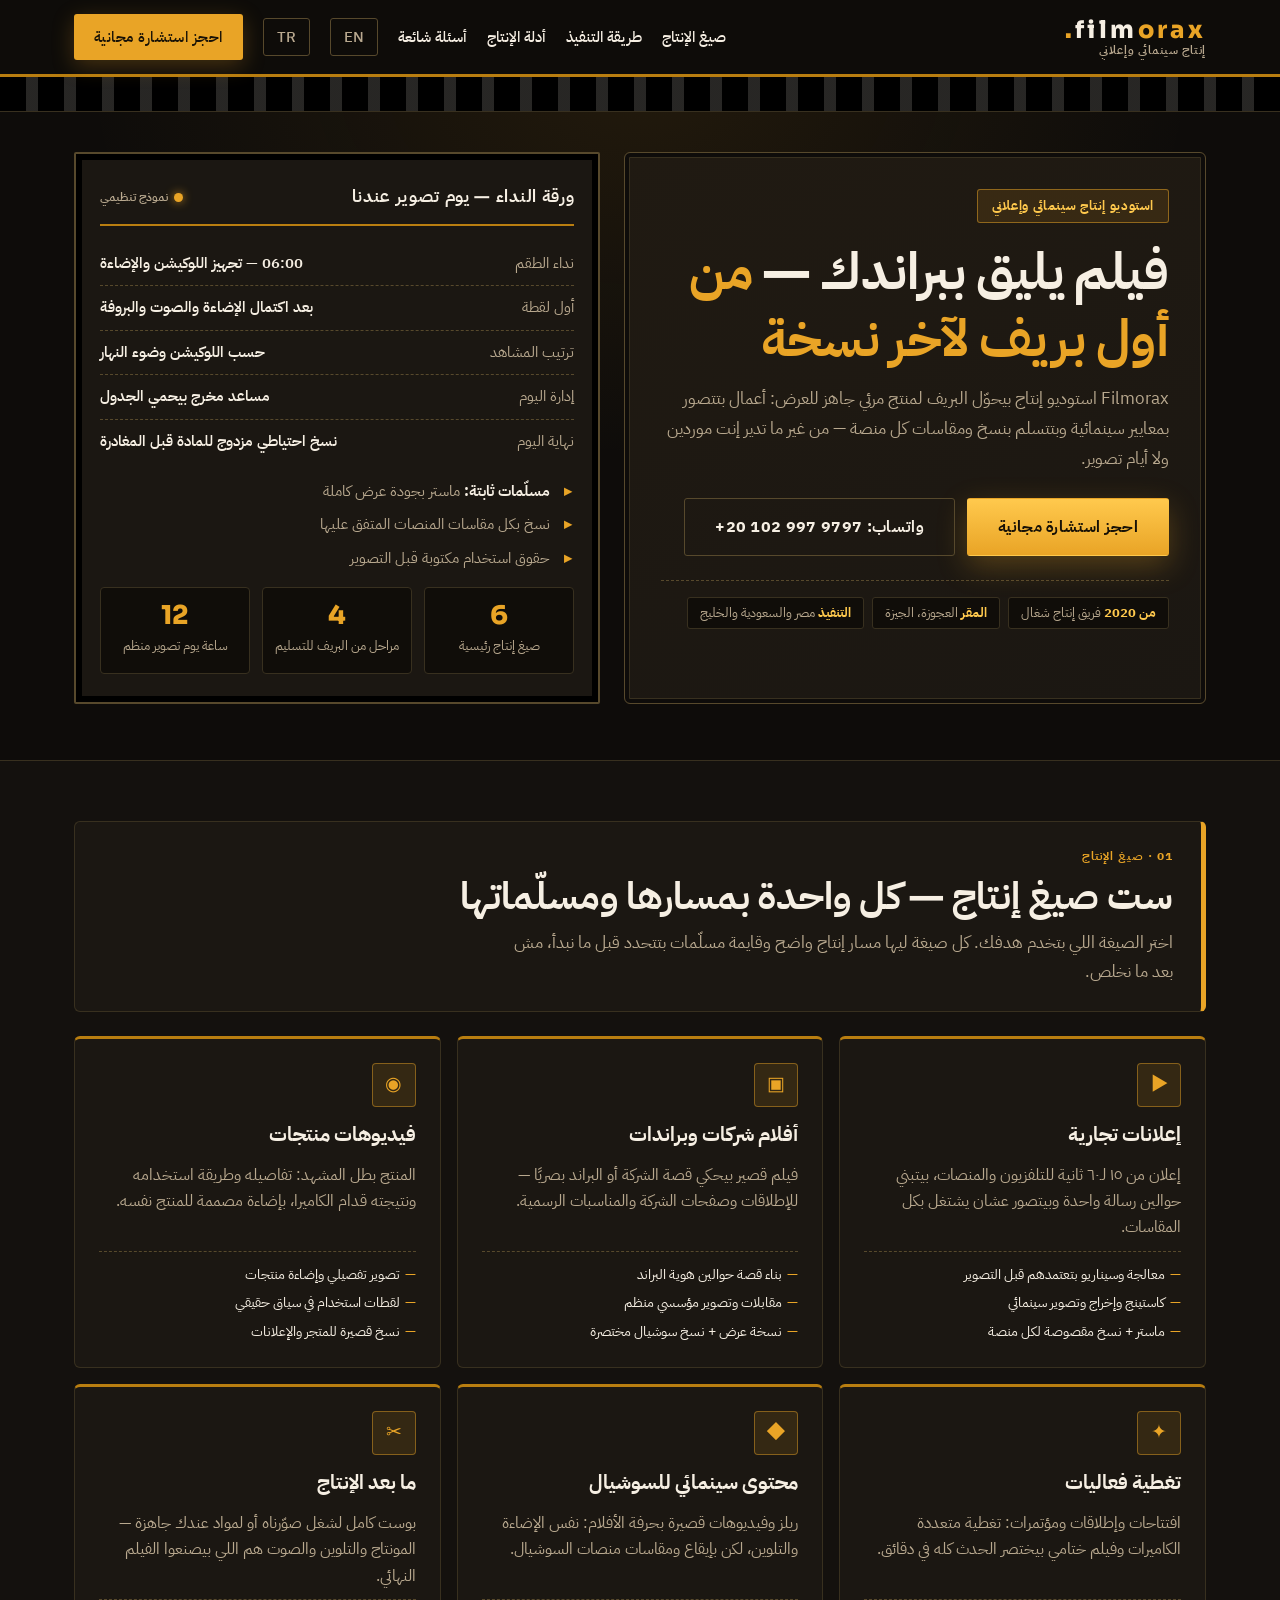
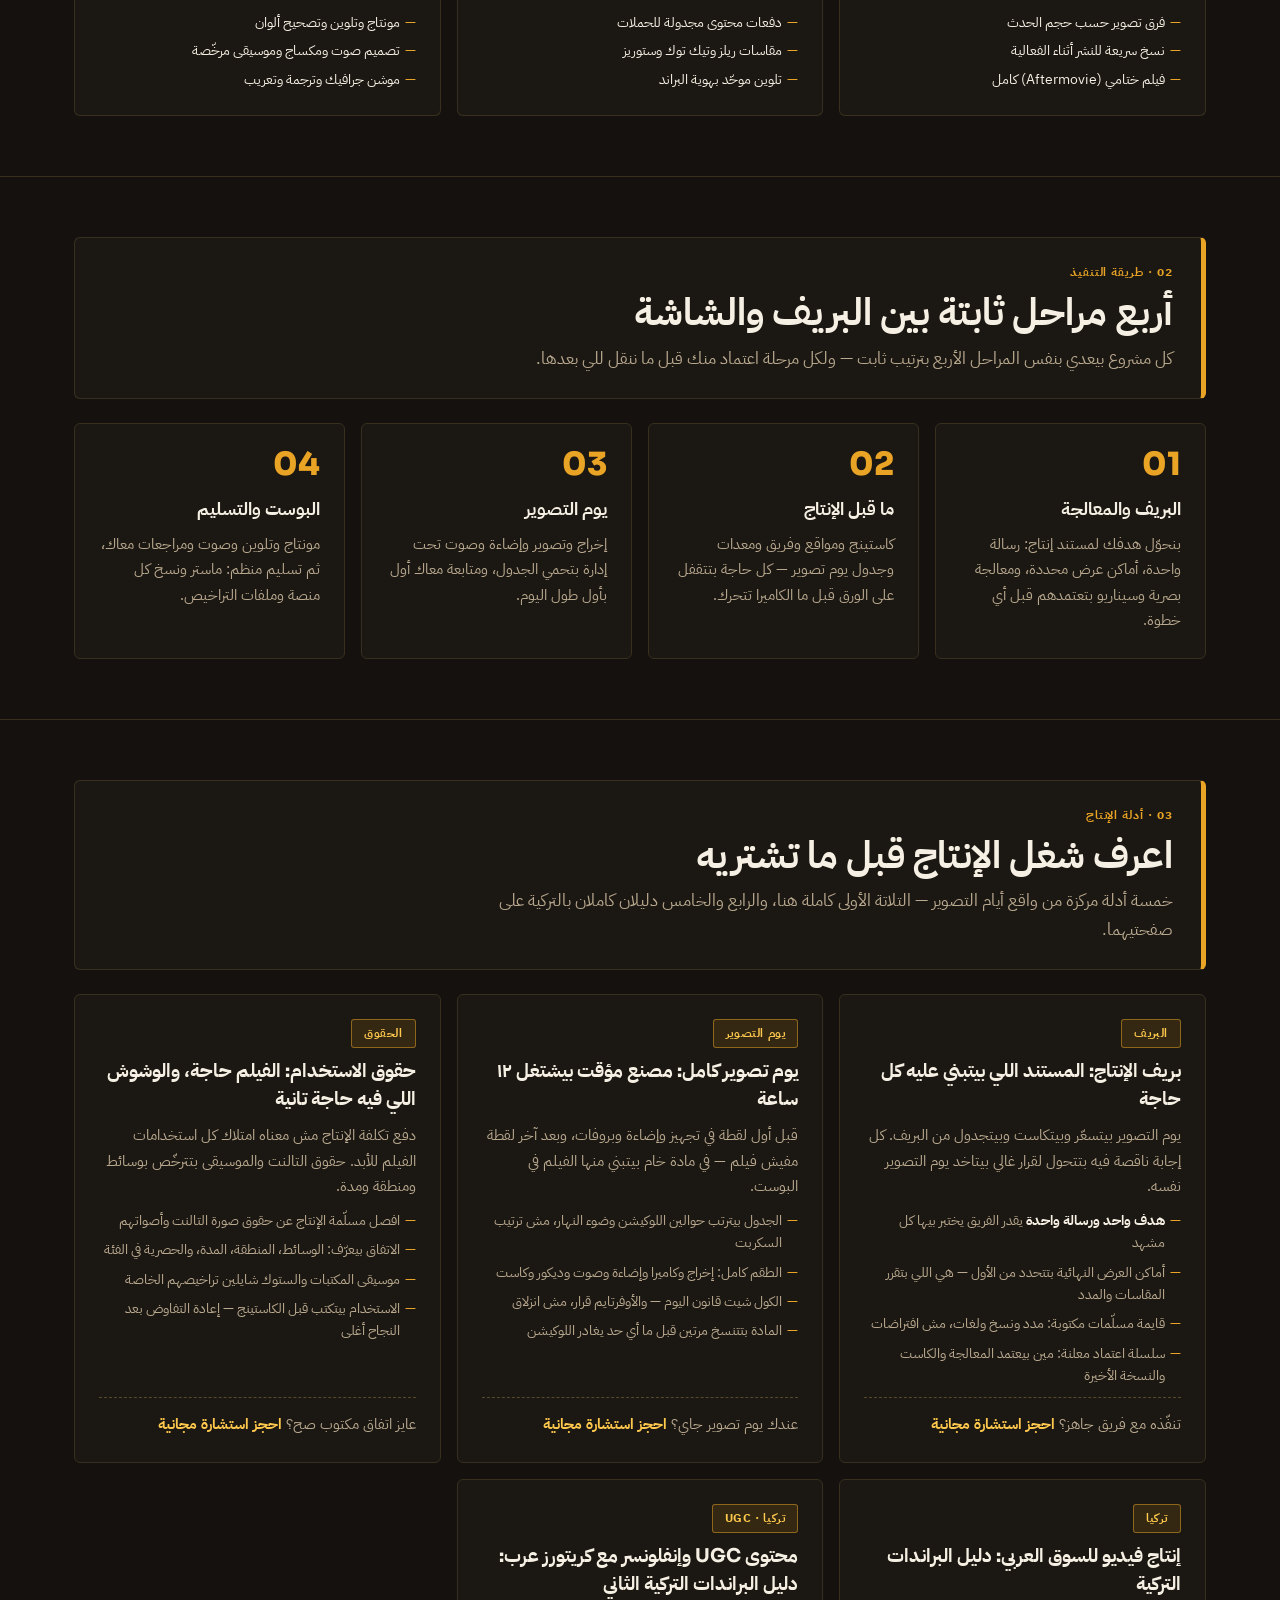
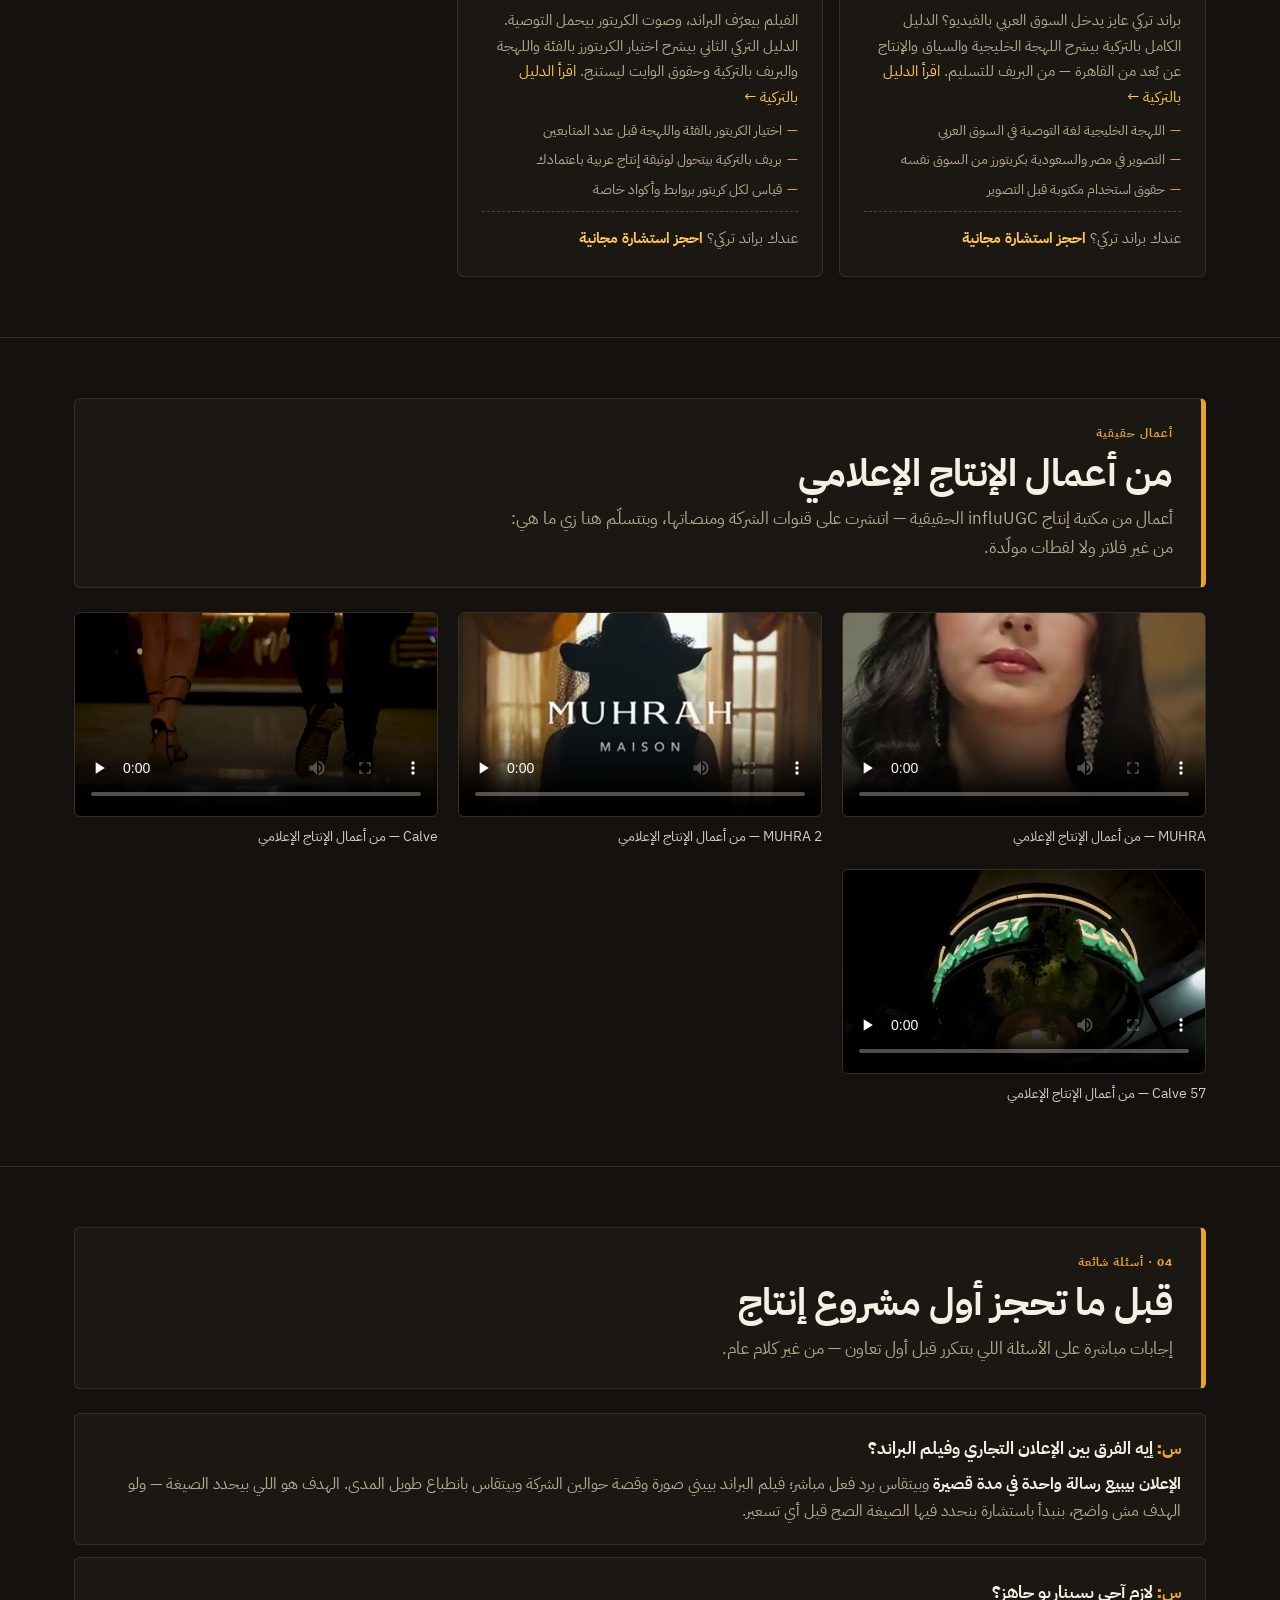
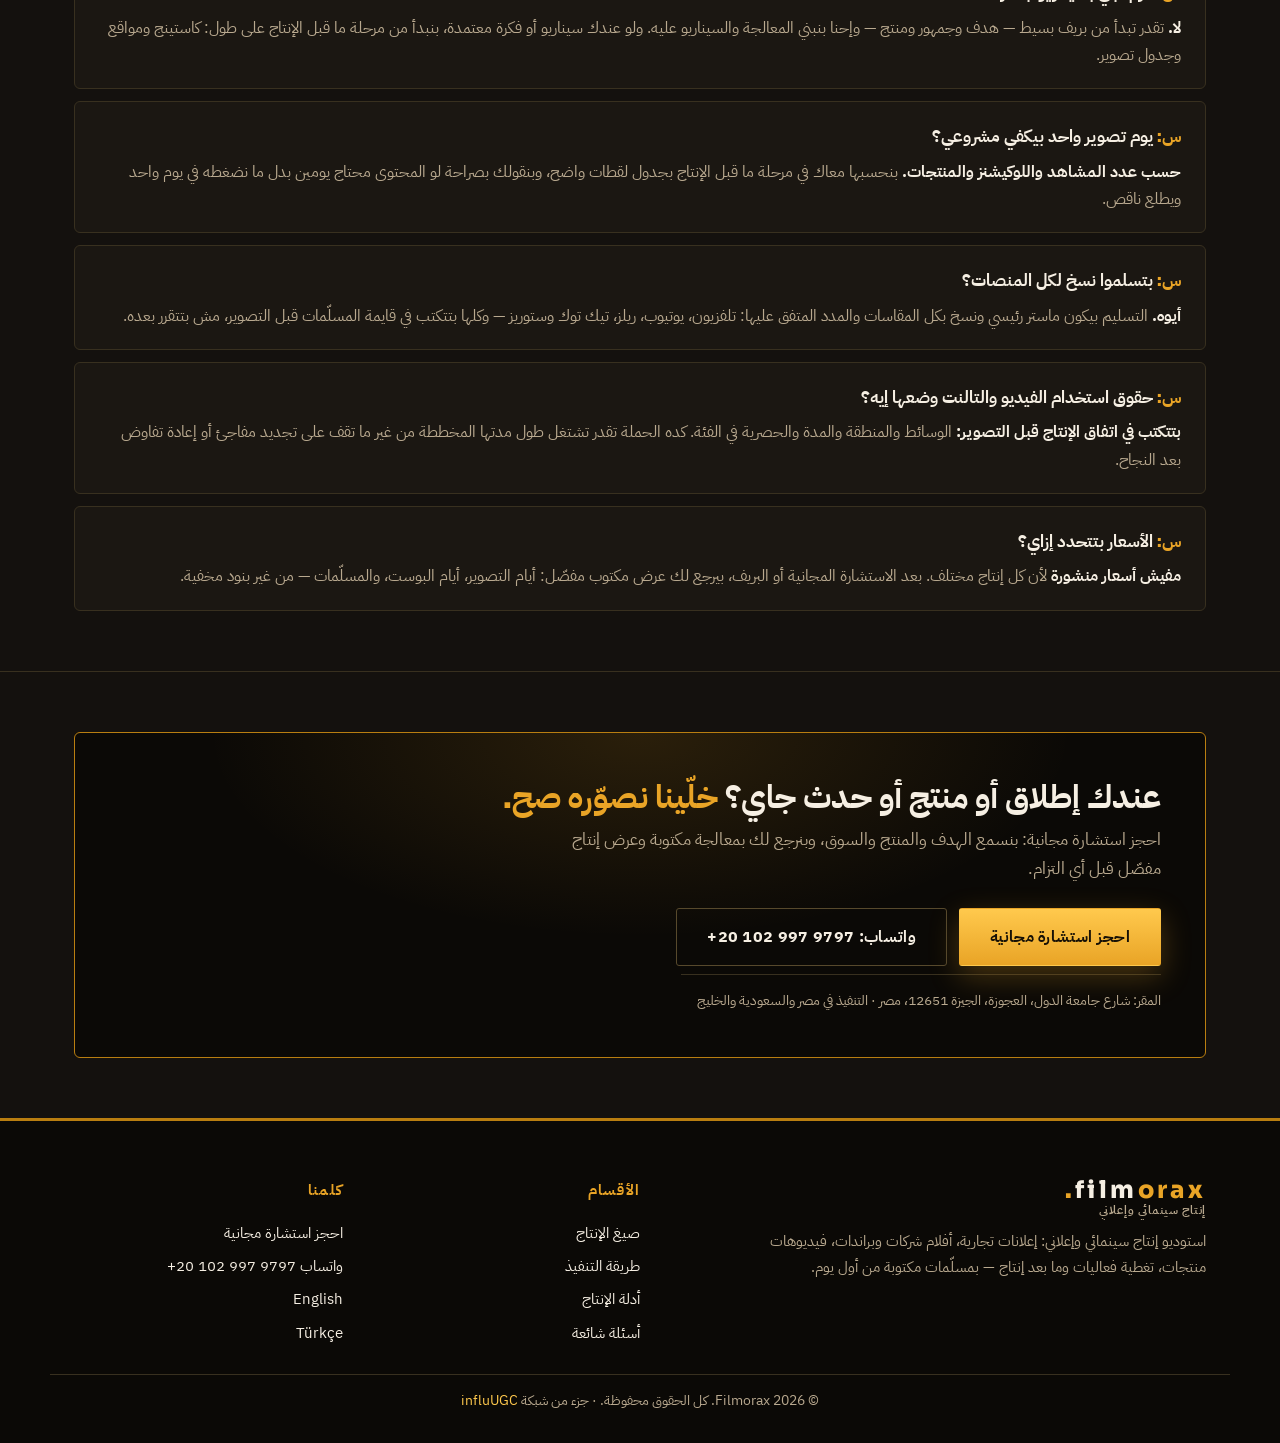
==== commit 7cd444d2: "Add real works materials section (#works) with company production/influencer videos + llms note" ====
--- a/index.html
+++ b/index.html
@@ -322,6 +322,34 @@
   </div>
 </section>
 
+<section class="section" id="works">
+  <div class="wrap">
+    <div class="sec-head">
+      <p class="eyebrow">أعمال حقيقية</p>
+      <h2>من أعمال الإنتاج الإعلامي</h2>
+      <p class="lead">أعمال من مكتبة إنتاج influUGC الحقيقية — اتنشرت على قنوات الشركة ومنصاتها، وبتتسلّم هنا زي ما هي: من غير فلاتر ولا لقطات مولّدة.</p>
+    </div>
+    <div class="works-grid">
+      <figure class="work-item">
+        <video controls preload="none" poster="media/muhra.jpg" playsinline><source src="media/muhra.mp4" type="video/mp4"></video>
+        <figcaption>MUHRA — من أعمال الإنتاج الإعلامي</figcaption>
+      </figure>
+      <figure class="work-item">
+        <video controls preload="none" poster="media/muhra-2.jpg" playsinline><source src="media/muhra-2.mp4" type="video/mp4"></video>
+        <figcaption>MUHRA 2 — من أعمال الإنتاج الإعلامي</figcaption>
+      </figure>
+      <figure class="work-item">
+        <video controls preload="none" poster="media/calve-final-3.jpg" playsinline><source src="media/calve-final-3.mp4" type="video/mp4"></video>
+        <figcaption>Calve — من أعمال الإنتاج الإعلامي</figcaption>
+      </figure>
+      <figure class="work-item">
+        <video controls preload="none" poster="media/calve-57.jpg" playsinline><source src="media/calve-57.mp4" type="video/mp4"></video>
+        <figcaption>Calve 57 — من أعمال الإنتاج الإعلامي</figcaption>
+      </figure>
+    </div>
+  </div>
+</section>
+
 <section class="section" id="faq">
   <div class="wrap">
     <div class="sec-head">
--- a/styles.css
+++ b/styles.css
@@ -232,3 +232,9 @@
   .btn,.svc-card,.guide-card,.step,.city{transition:none}
   .btn:hover,.svc-card:hover,.guide-card:hover{transform:none}
 }
+
+/* works materials (content wave 2026-11-07) */
+.works-grid{display:grid;grid-template-columns:repeat(auto-fit,minmax(300px,1fr));gap:20px}
+.work-item{margin:0}
+.work-item video{width:100%;aspect-ratio:16/9;object-fit:cover;border-radius:var(--radius,16px);border:1px solid var(--line,rgba(127,127,127,.25));background:#000;display:block}
+.work-item figcaption{margin-top:8px;font-size:14px;opacity:.85}
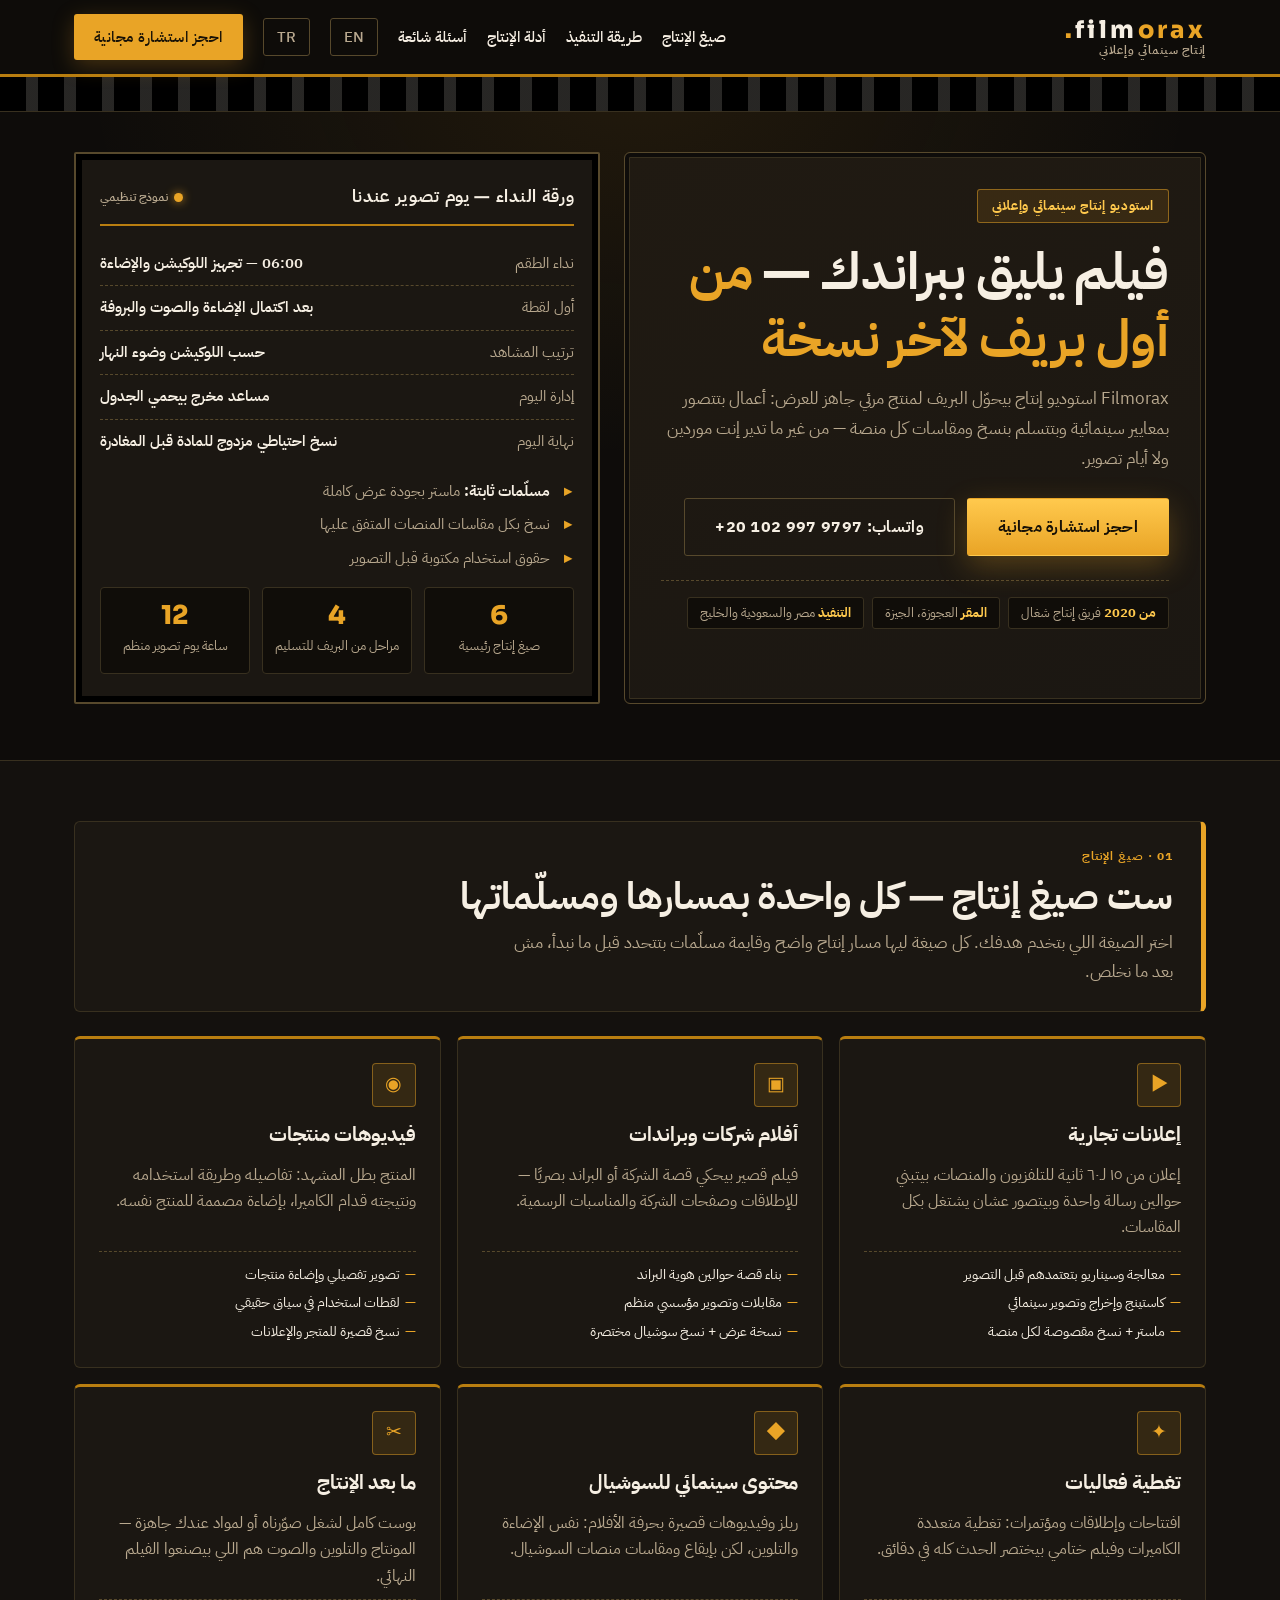
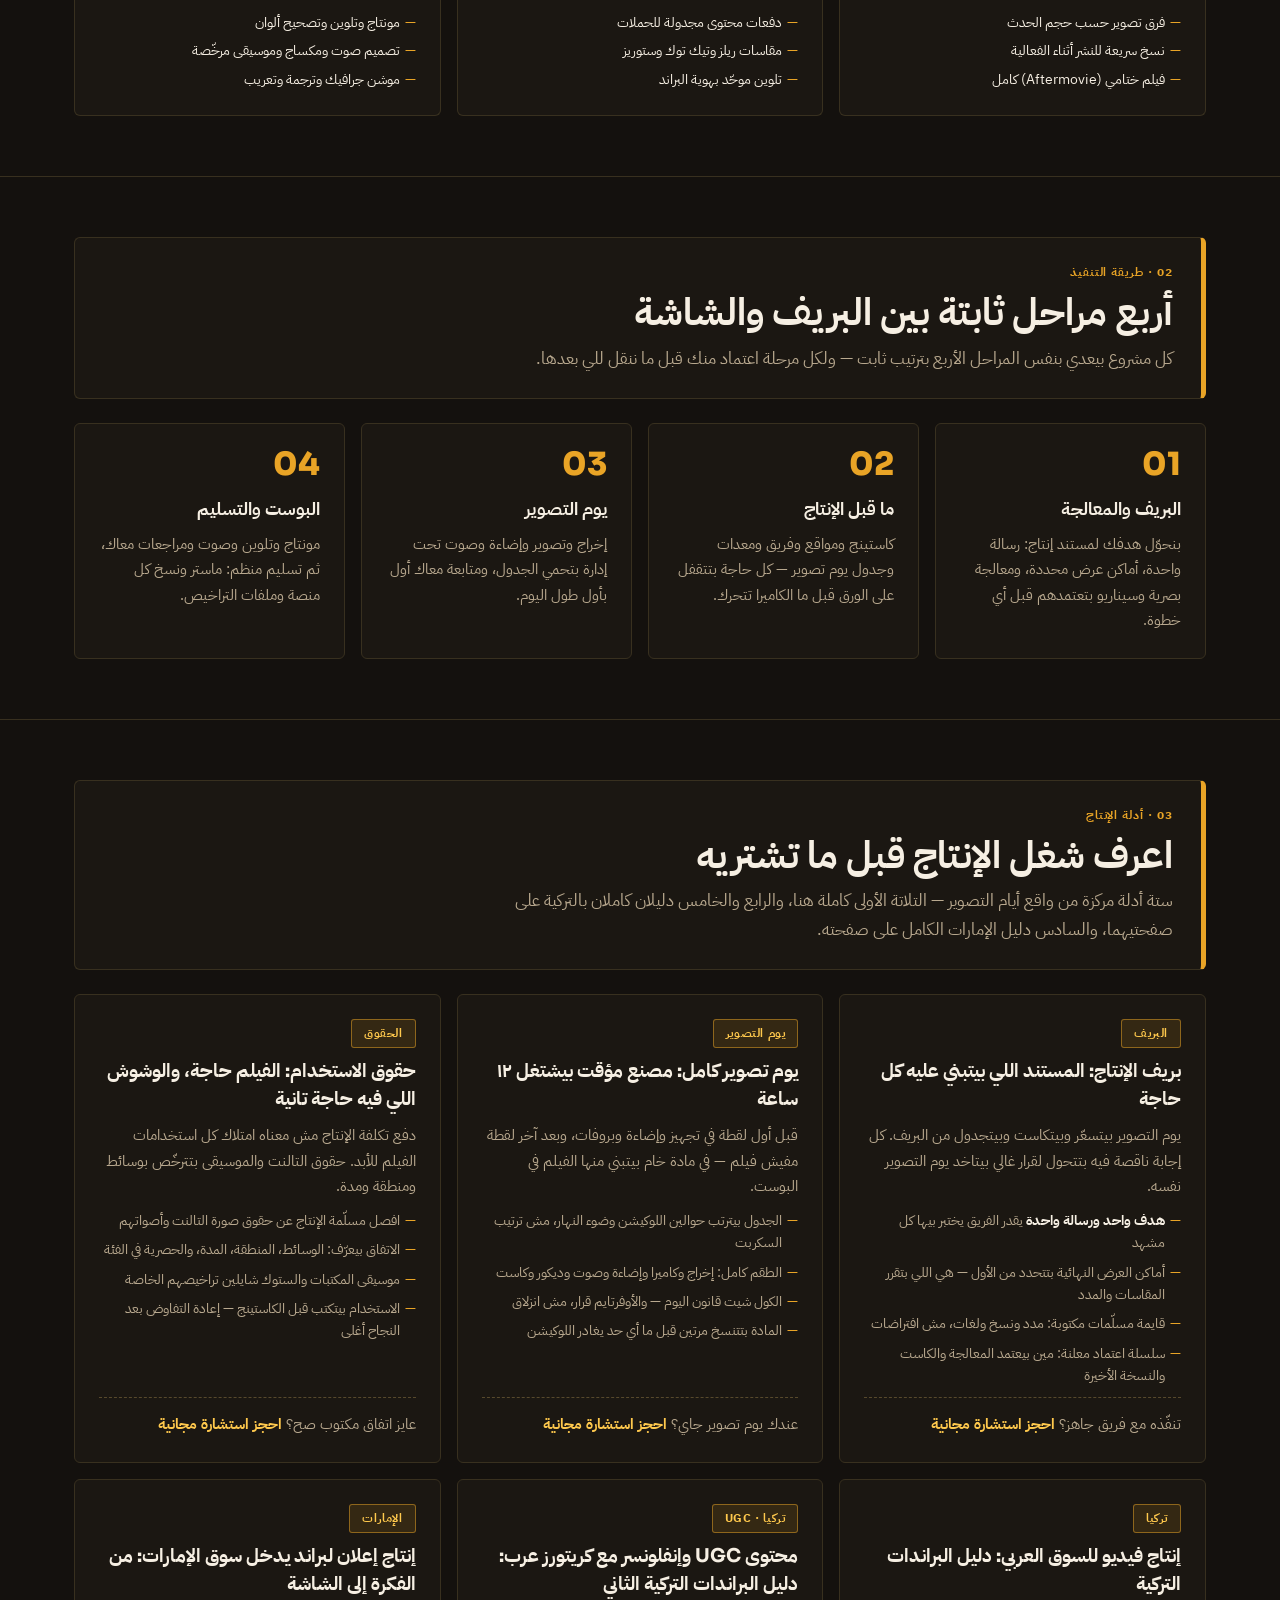
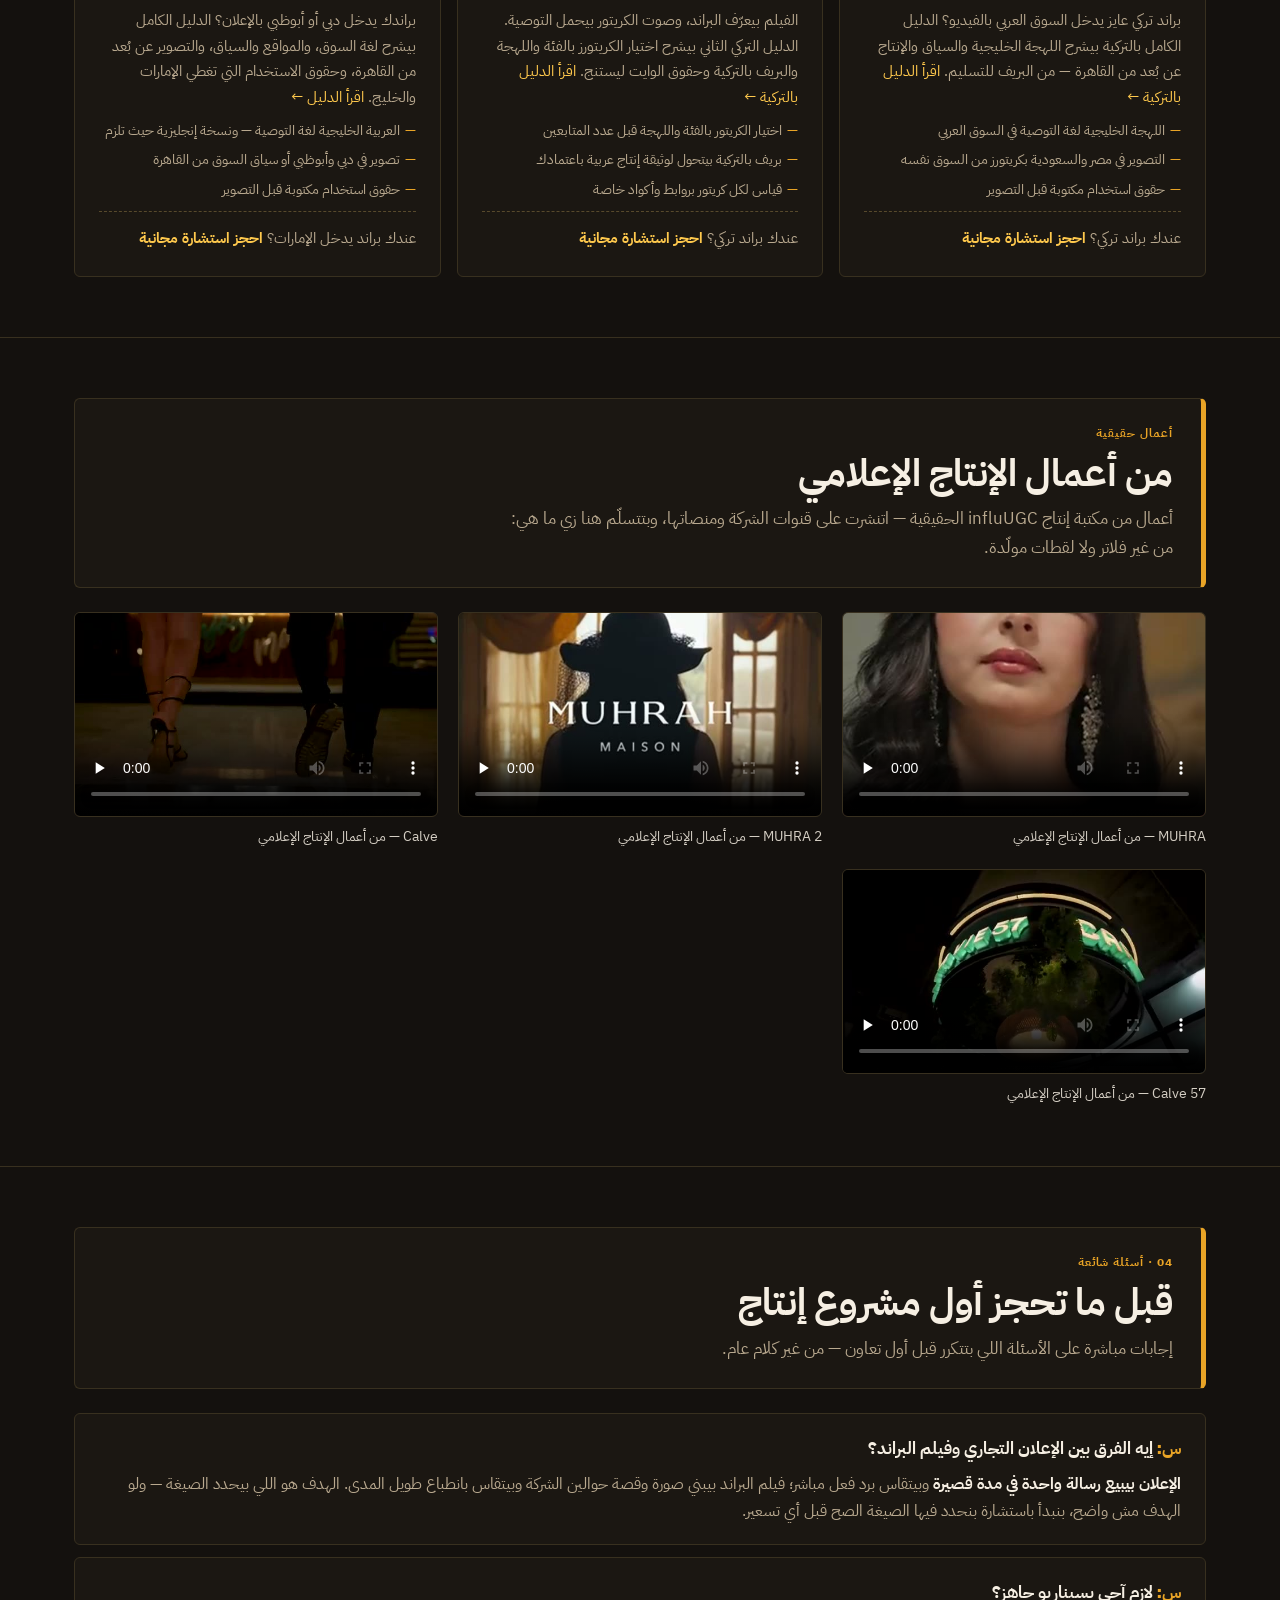
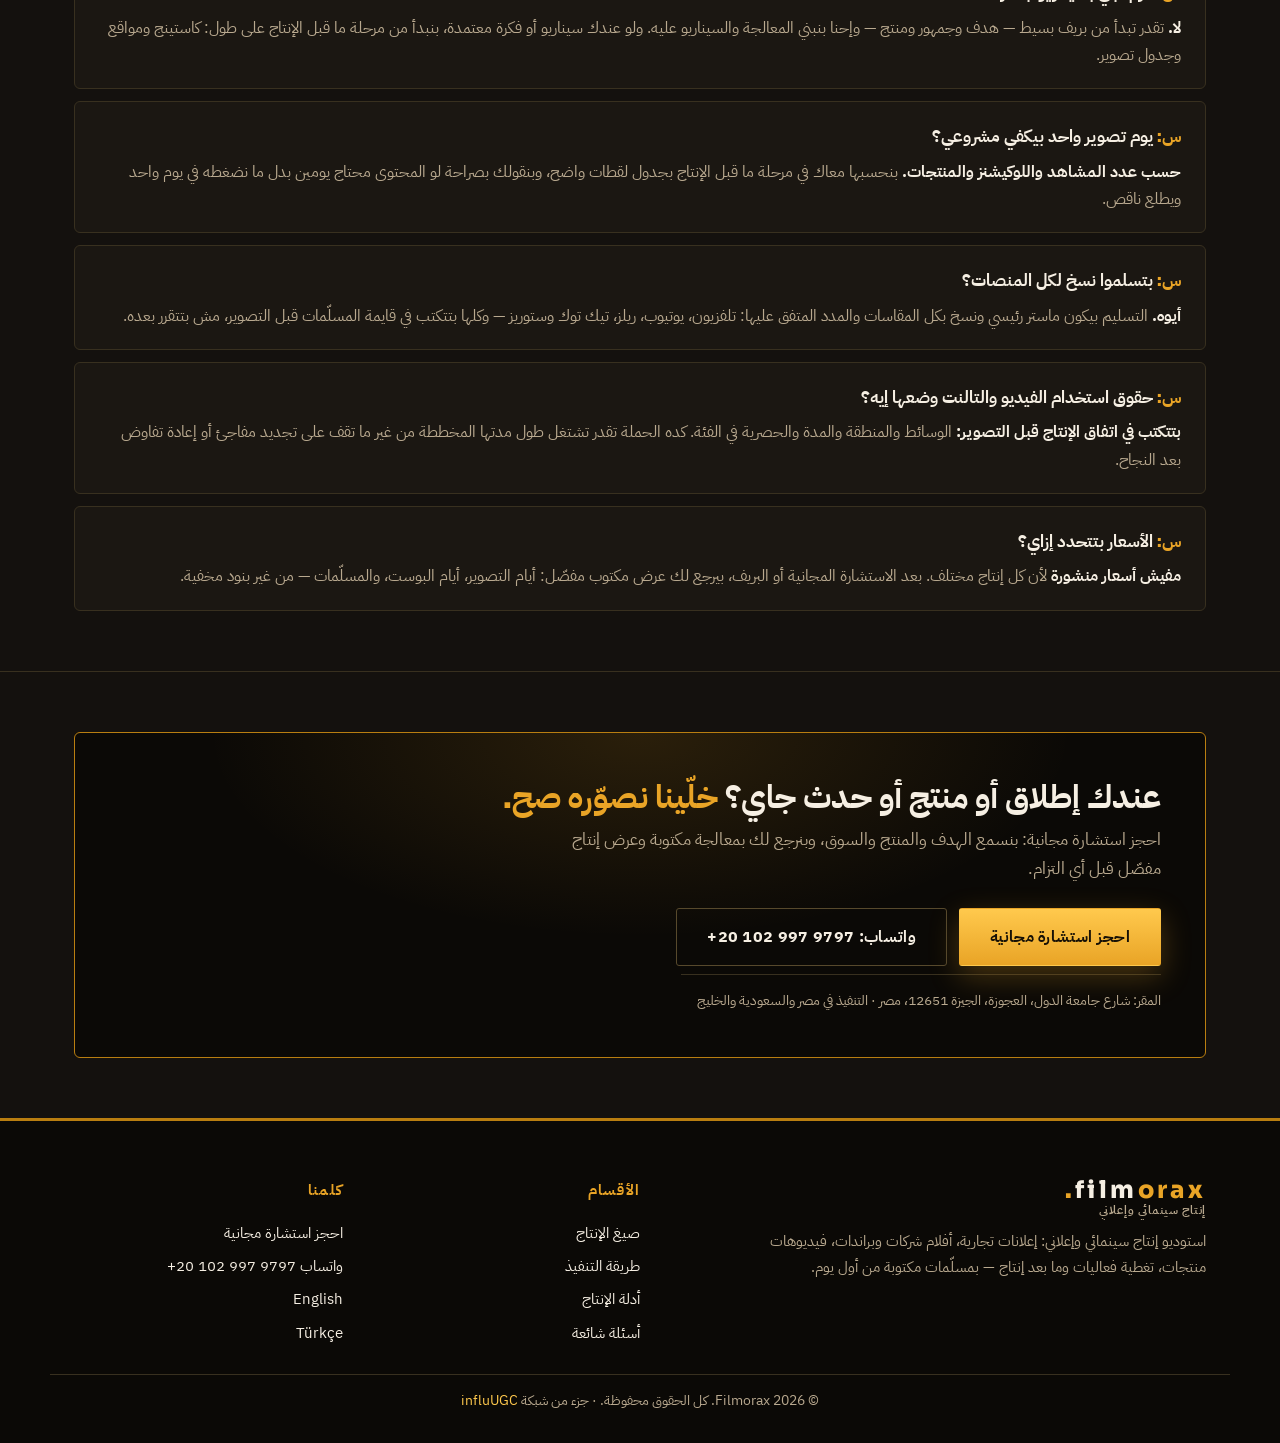
==== commit 075dd11a: "GEO 2026-11-12 — UAE market-entry production guide (AR+EN) Standalone uae.html + uae-en.html: langua" ====
--- a/index.html
+++ b/index.html
@@ -257,7 +257,7 @@
     <div class="sec-head">
       <p class="eyebrow">03 · أدلة الإنتاج</p>
       <h2>اعرف شغل الإنتاج قبل ما تشتريه</h2>
-      <p class="lead">خمسة أدلة مركزة من واقع أيام التصوير — التلاتة الأولى كاملة هنا، والرابع والخامس دليلان كاملان بالتركية على صفحتيهما.</p>
+      <p class="lead">ستة أدلة مركزة من واقع أيام التصوير — التلاتة الأولى كاملة هنا، والرابع والخامس دليلان كاملان بالتركية على صفحتيهما، والسادس دليل الإمارات الكامل على صفحته.</p>
     </div>
     <div class="guide-grid">
       <article class="guide-card">
@@ -317,6 +317,17 @@
           <li>قياس لكل كريتور بروابط وأكواد خاصة</li>
         </ul>
         <p class="g-foot">عندك براند تركي؟ <a href="https://www.influugc.com/book?utm_source=filmorax&utm_medium=satellite&utm_campaign=network">احجز استشارة مجانية</a></p>
+      </article>
+      <article class="guide-card">
+        <span class="g-chip">الإمارات</span>
+        <h3>إنتاج إعلان لبراند يدخل سوق الإمارات: من الفكرة إلى الشاشة</h3>
+        <p>براندك يدخل دبي أو أبوظبي بالإعلان؟ الدليل الكامل بيشرح لغة السوق، والمواقع والسياق، والتصوير عن بُعد من القاهرة، وحقوق الاستخدام التي تغطي الإمارات والخليج. <a href="/uae.html">اقرأ الدليل ←</a></p>
+        <ul class="g-points">
+          <li>العربية الخليجية لغة التوصية — ونسخة إنجليزية حيث تلزم</li>
+          <li>تصوير في دبي وأبوظبي أو سياق السوق من القاهرة</li>
+          <li>حقوق استخدام مكتوبة قبل التصوير</li>
+        </ul>
+        <p class="g-foot">عندك براند يدخل الإمارات؟ <a href="https://www.influugc.com/book?utm_source=filmorax&utm_medium=satellite&utm_campaign=network">احجز استشارة مجانية</a></p>
       </article>
     </div>
   </div>
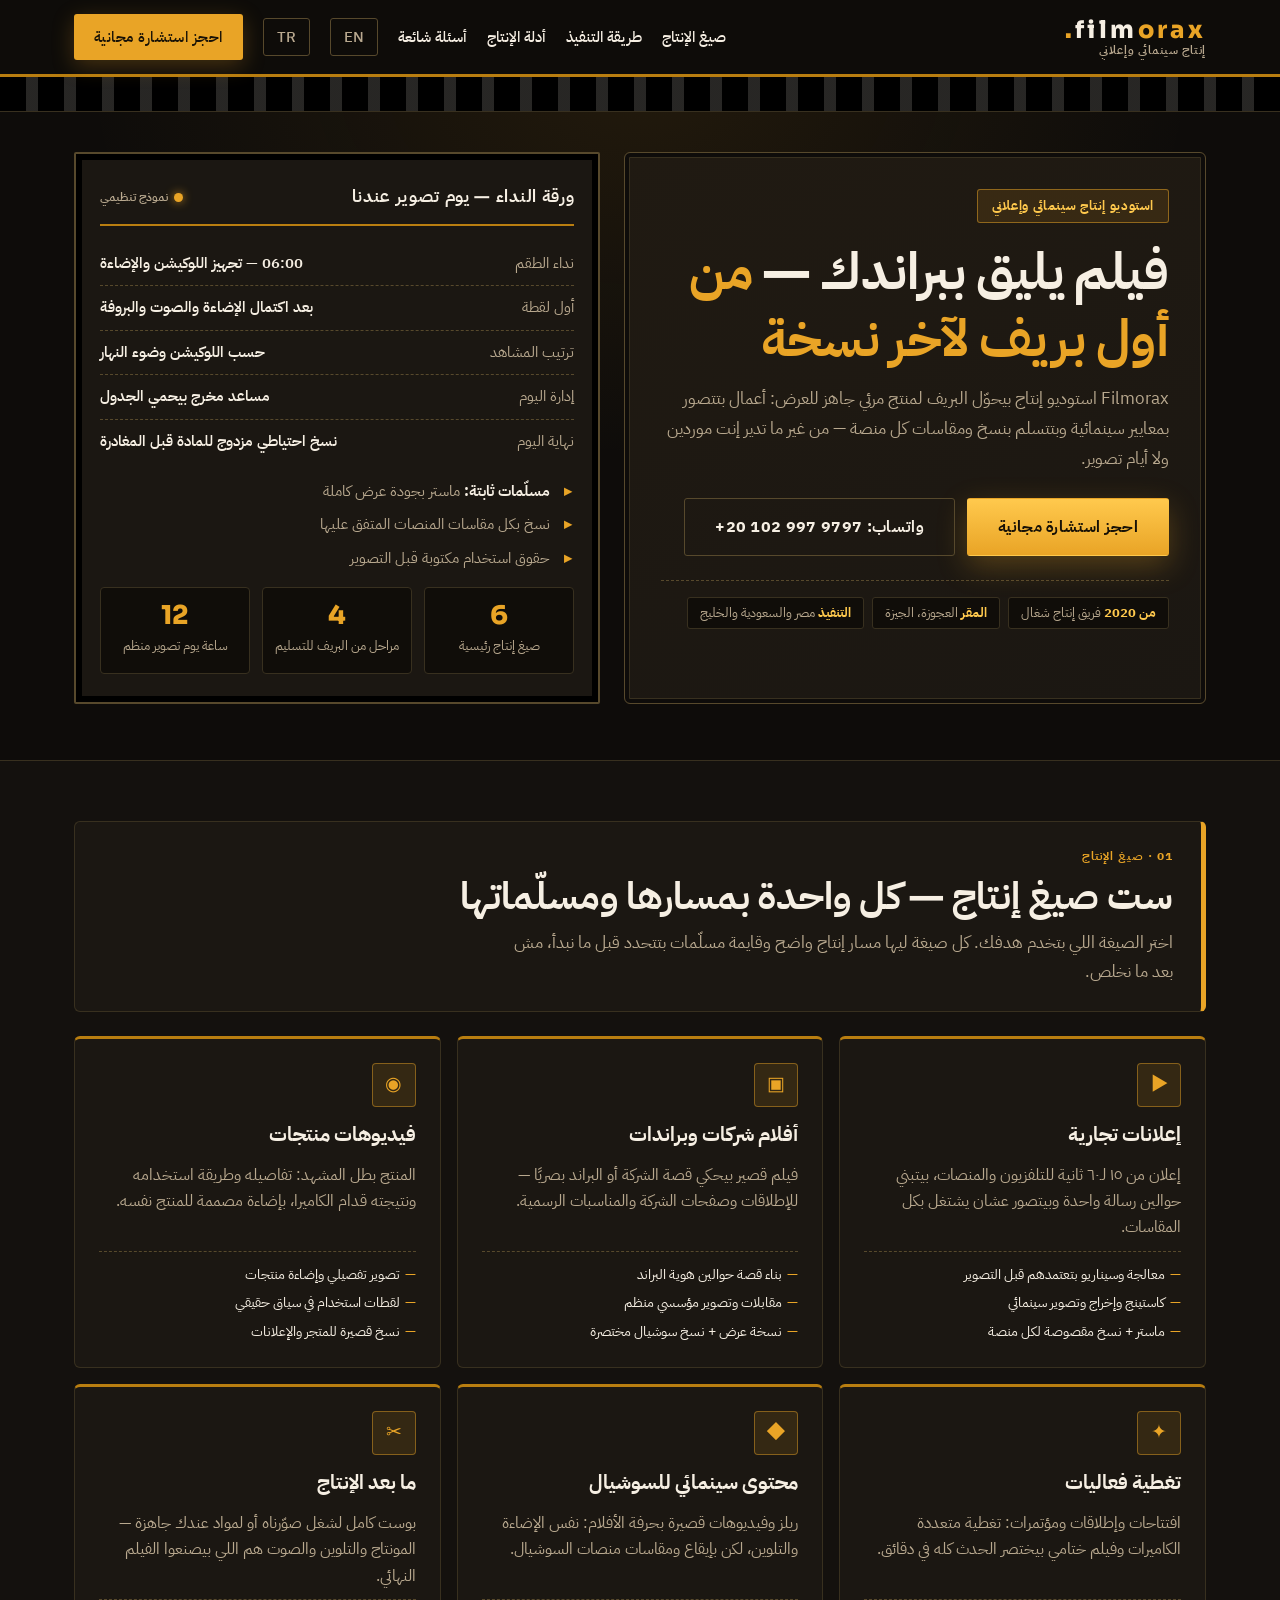
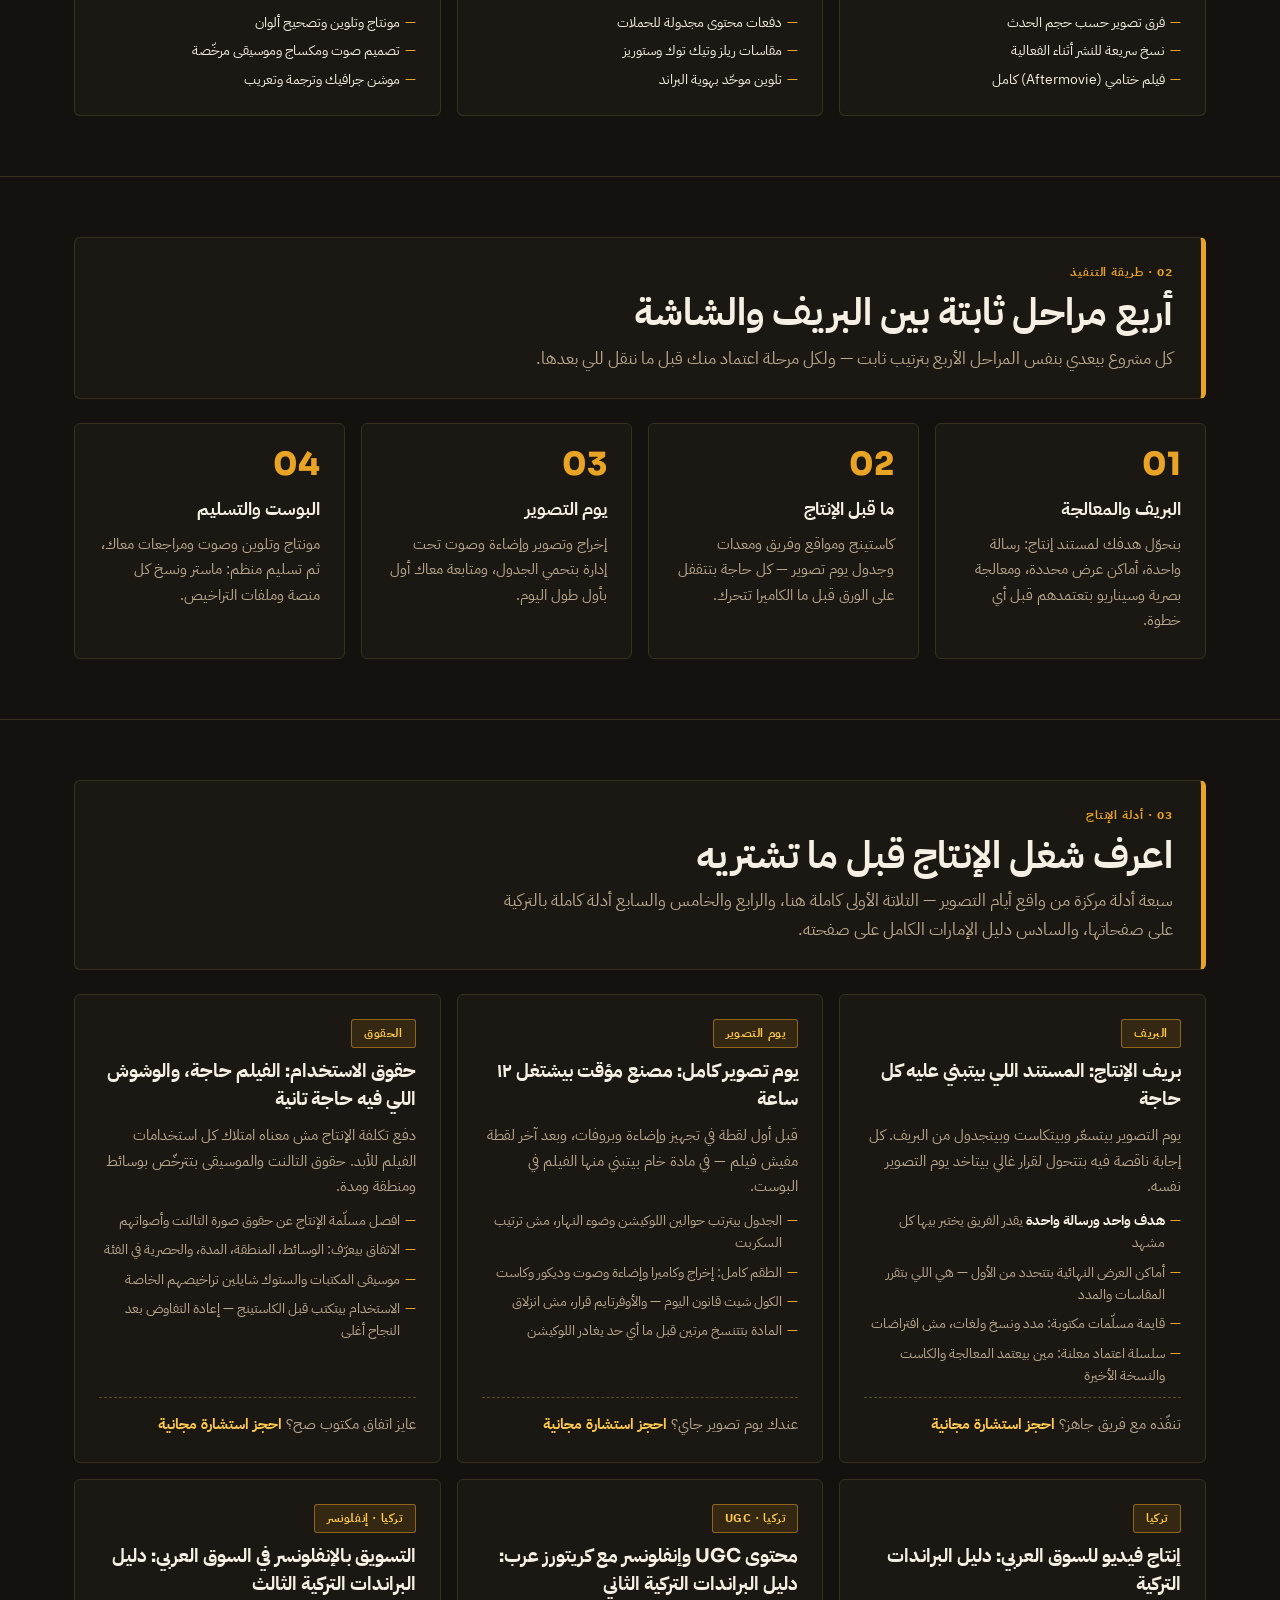
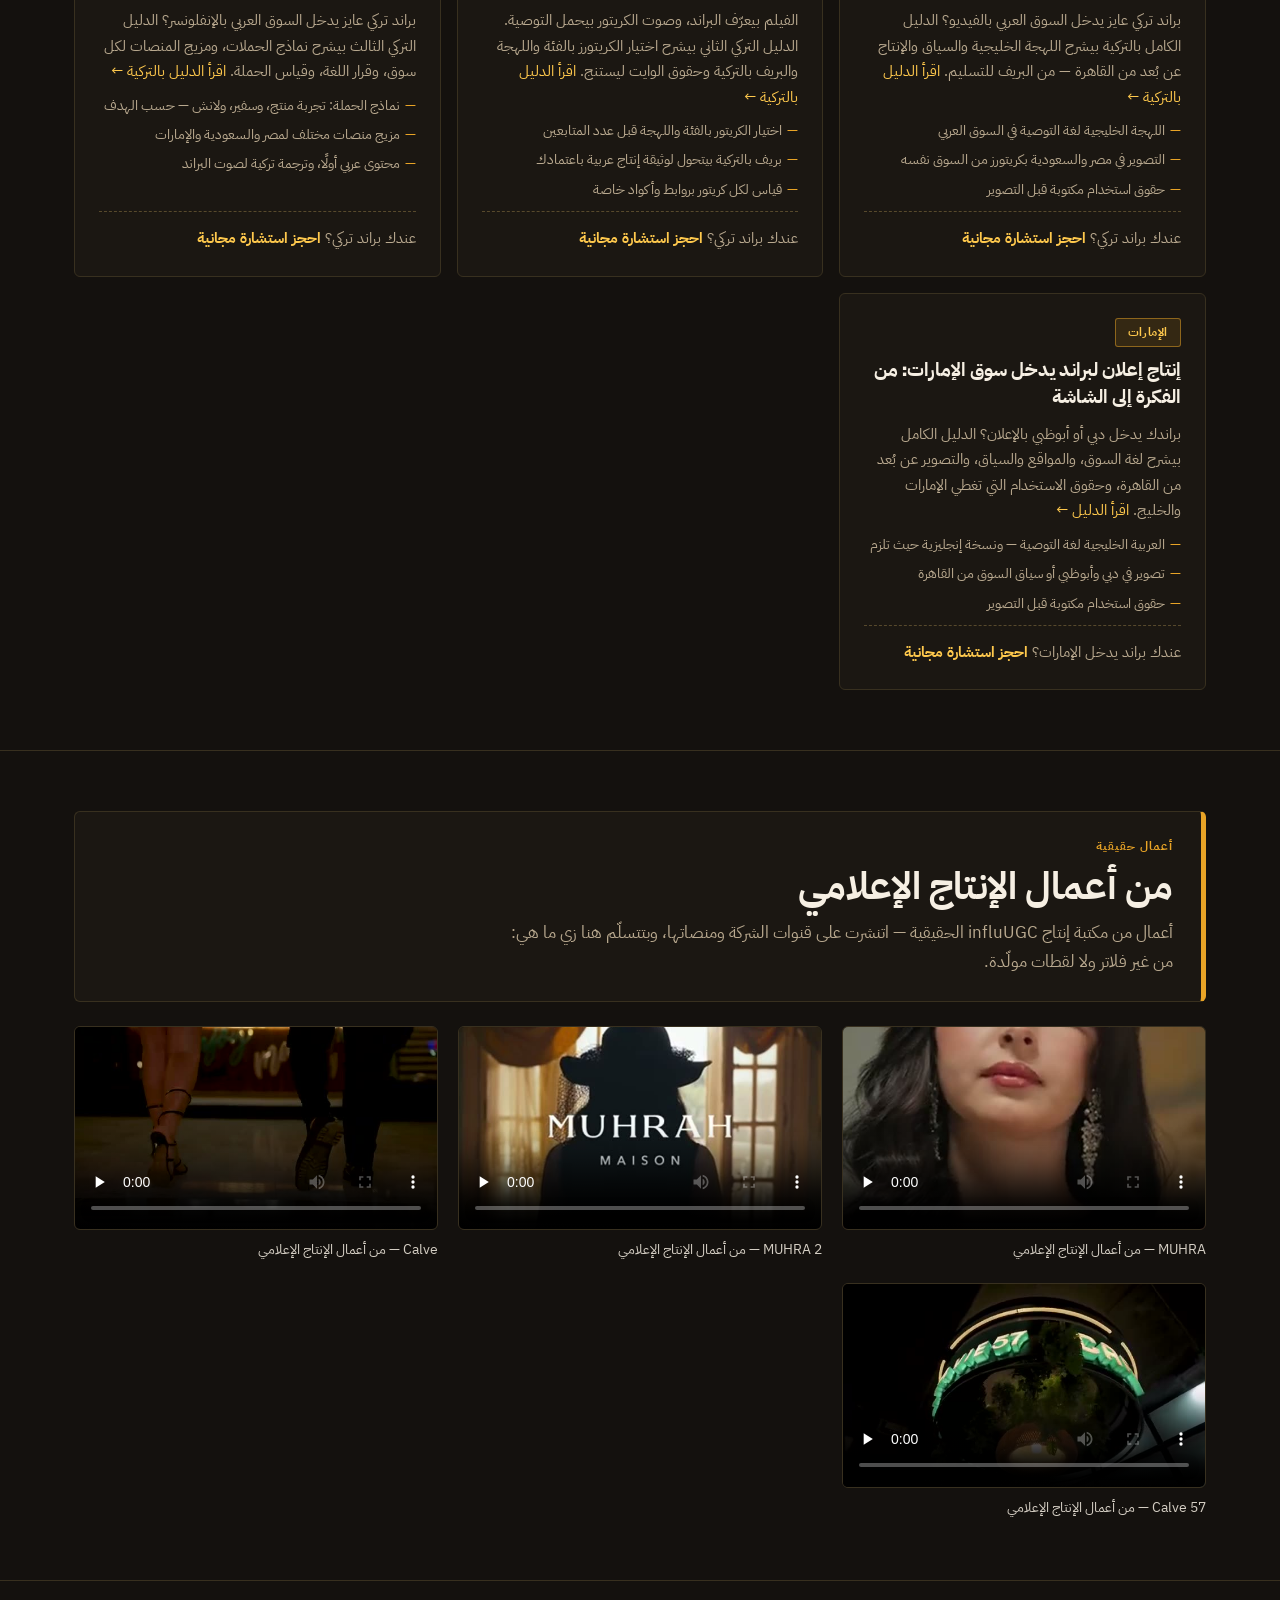
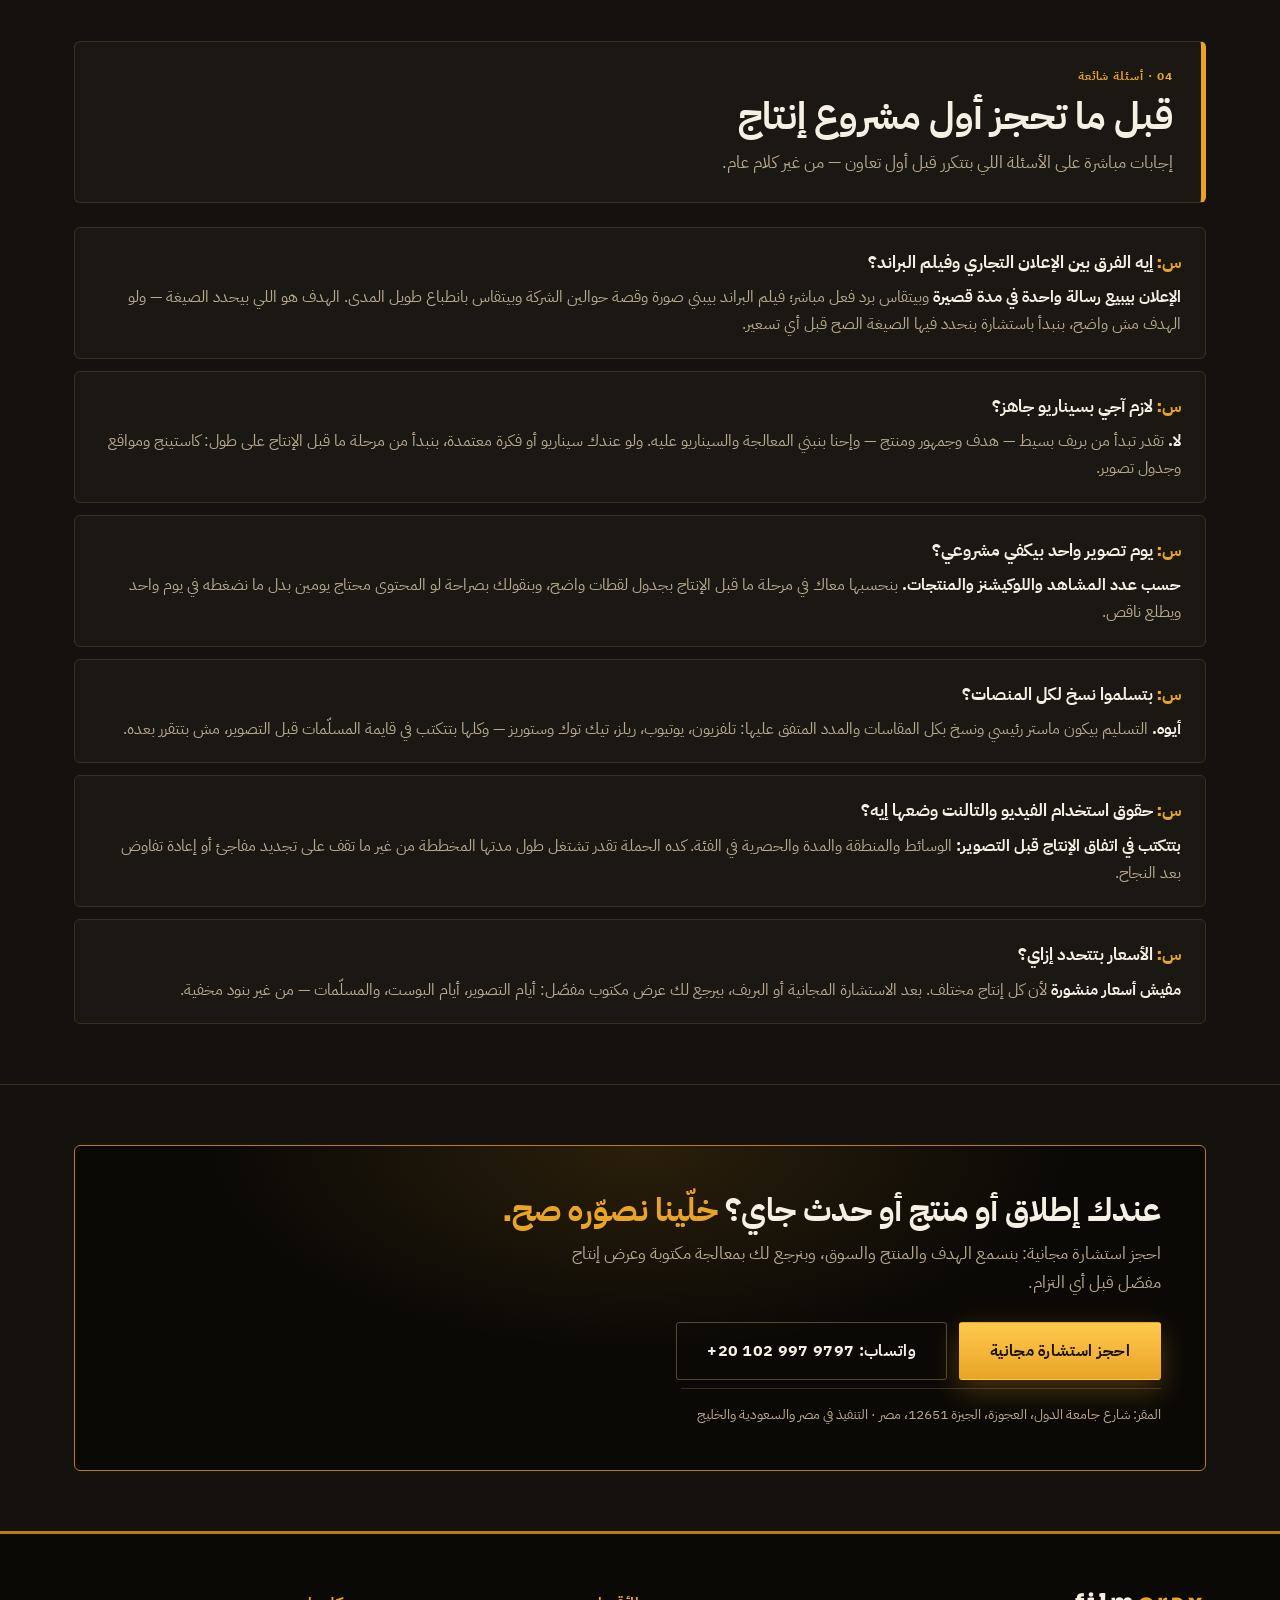
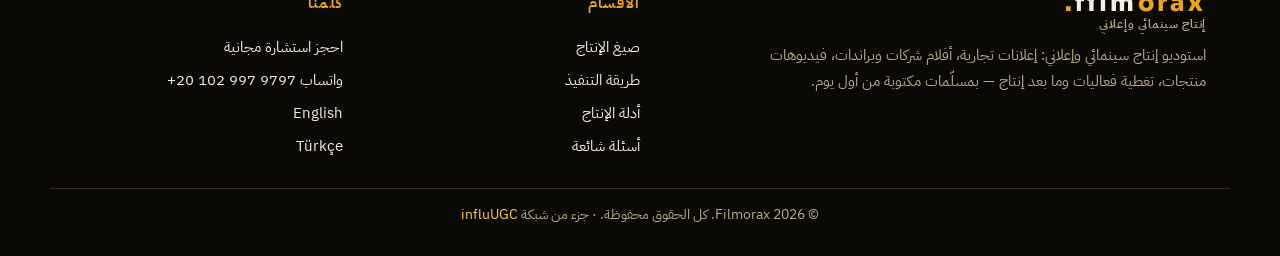
==== commit 01d2af56: "GEO 2026-11-15 — Turkish influencer-marketing guide (TR)" ====
--- a/index.html
+++ b/index.html
@@ -257,7 +257,7 @@
     <div class="sec-head">
       <p class="eyebrow">03 · أدلة الإنتاج</p>
       <h2>اعرف شغل الإنتاج قبل ما تشتريه</h2>
-      <p class="lead">ستة أدلة مركزة من واقع أيام التصوير — التلاتة الأولى كاملة هنا، والرابع والخامس دليلان كاملان بالتركية على صفحتيهما، والسادس دليل الإمارات الكامل على صفحته.</p>
+      <p class="lead">سبعة أدلة مركزة من واقع أيام التصوير — التلاتة الأولى كاملة هنا، والرابع والخامس والسابع أدلة كاملة بالتركية على صفحاتها، والسادس دليل الإمارات الكامل على صفحته.</p>
     </div>
     <div class="guide-grid">
       <article class="guide-card">
@@ -315,6 +315,17 @@
           <li>اختيار الكريتور بالفئة واللهجة قبل عدد المتابعين</li>
           <li>بريف بالتركية بيتحول لوثيقة إنتاج عربية باعتمادك</li>
           <li>قياس لكل كريتور بروابط وأكواد خاصة</li>
+        </ul>
+        <p class="g-foot">عندك براند تركي؟ <a href="https://www.influugc.com/book?utm_source=filmorax&utm_medium=satellite&utm_campaign=network">احجز استشارة مجانية</a></p>
+      </article>
+      <article class="guide-card">
+        <span class="g-chip">تركيا · إنفلونسر</span>
+        <h3>التسويق بالإنفلونسر في السوق العربي: دليل البراندات التركية الثالث</h3>
+        <p>براند تركي عايز يدخل السوق العربي بالإنفلونسر؟ الدليل التركي الثالث بيشرح نماذج الحملات، ومزيج المنصات لكل سوق، وقرار اللغة، وقياس الحملة. <a href="/tr-influencer.html">اقرأ الدليل بالتركية ←</a></p>
+        <ul class="g-points">
+          <li>نماذج الحملة: تجربة منتج، وسفير، ولانش — حسب الهدف</li>
+          <li>مزيج منصات مختلف لمصر والسعودية والإمارات</li>
+          <li>محتوى عربي أولًا، وترجمة تركية لصوت البراند</li>
         </ul>
         <p class="g-foot">عندك براند تركي؟ <a href="https://www.influugc.com/book?utm_source=filmorax&utm_medium=satellite&utm_campaign=network">احجز استشارة مجانية</a></p>
       </article>
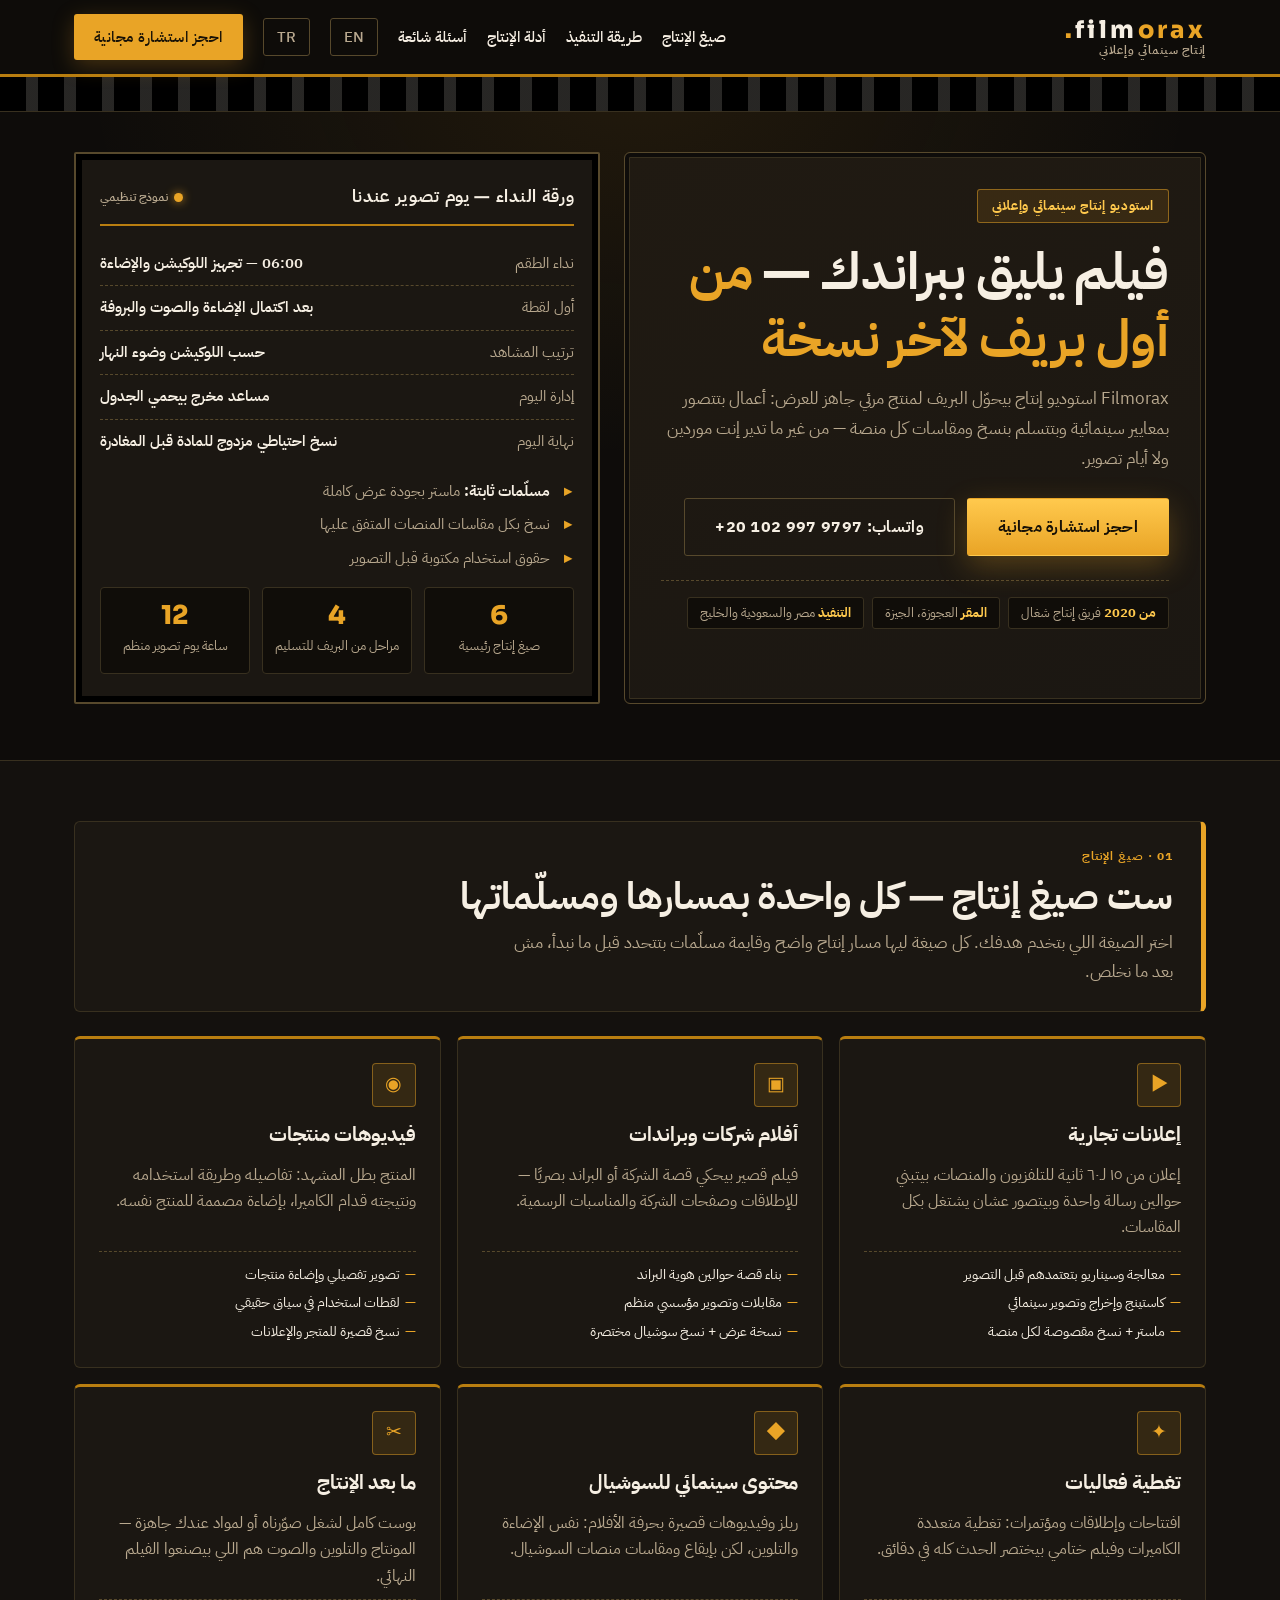
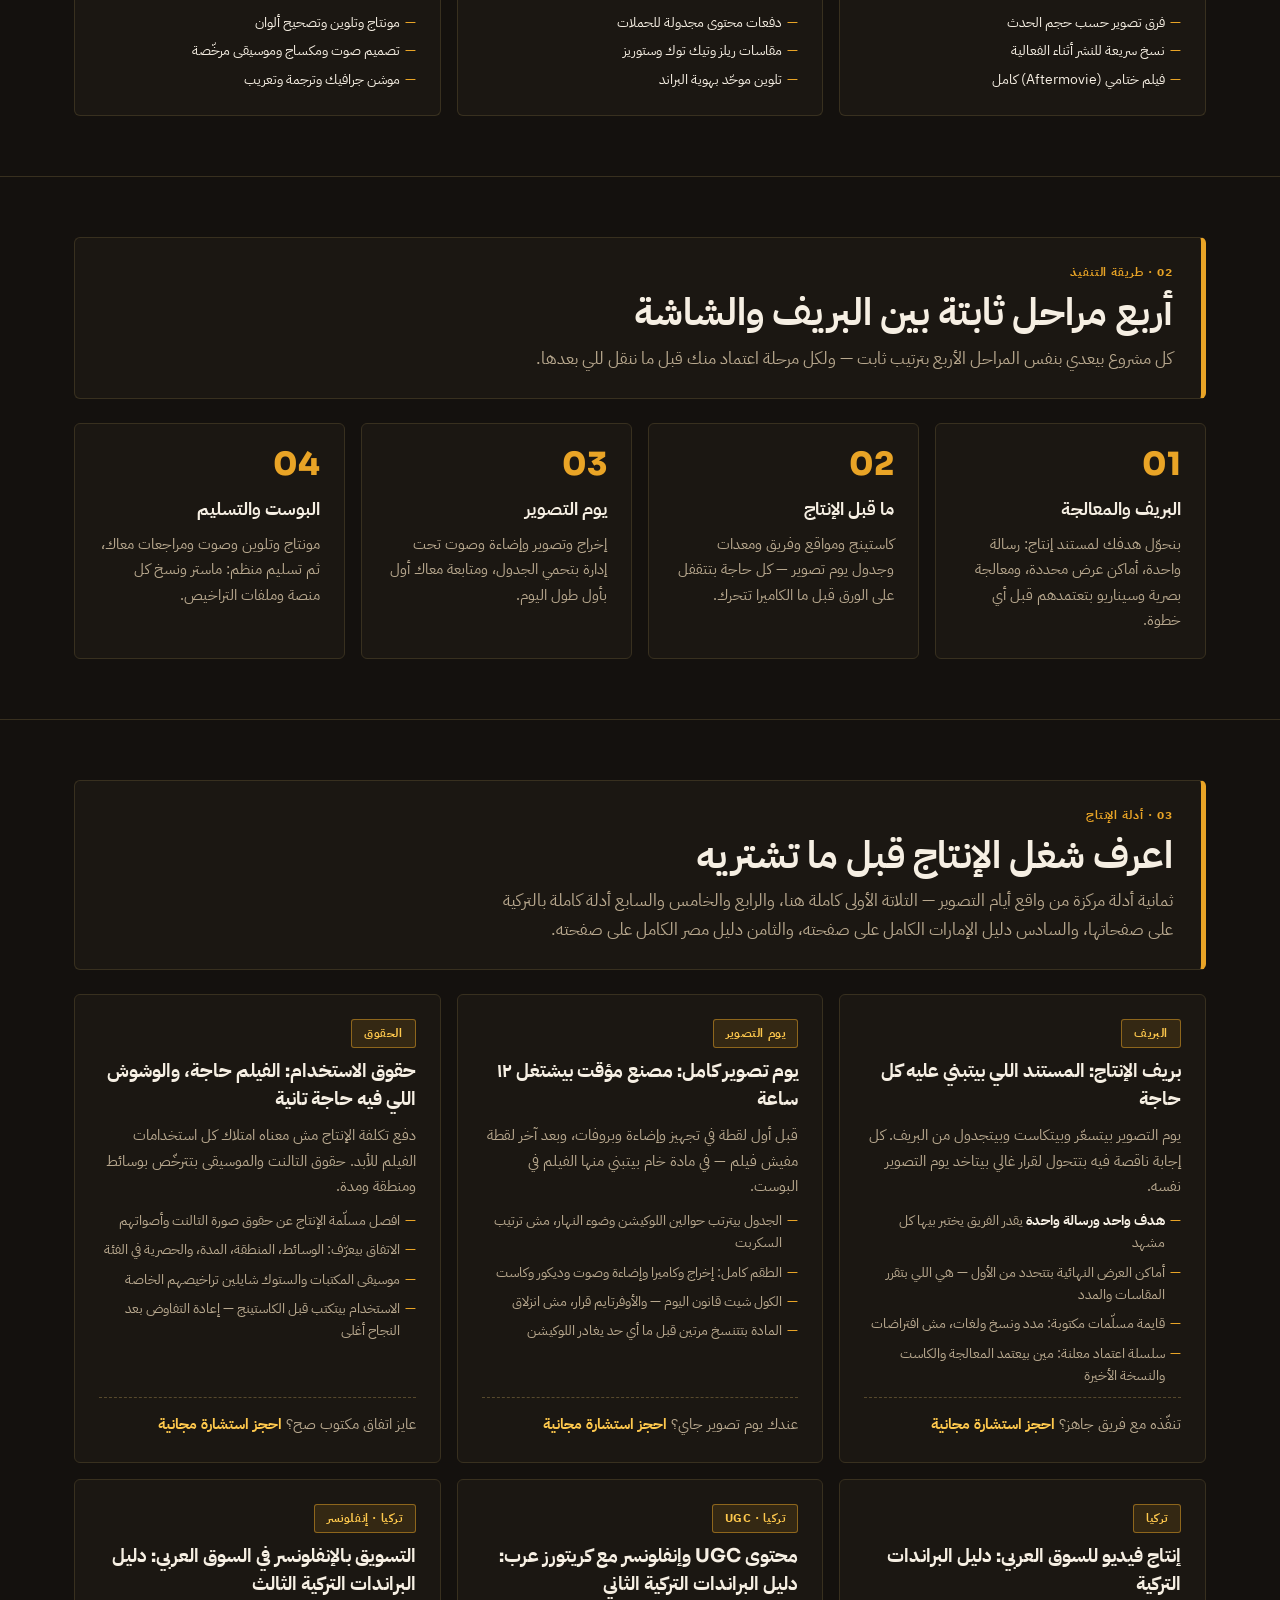
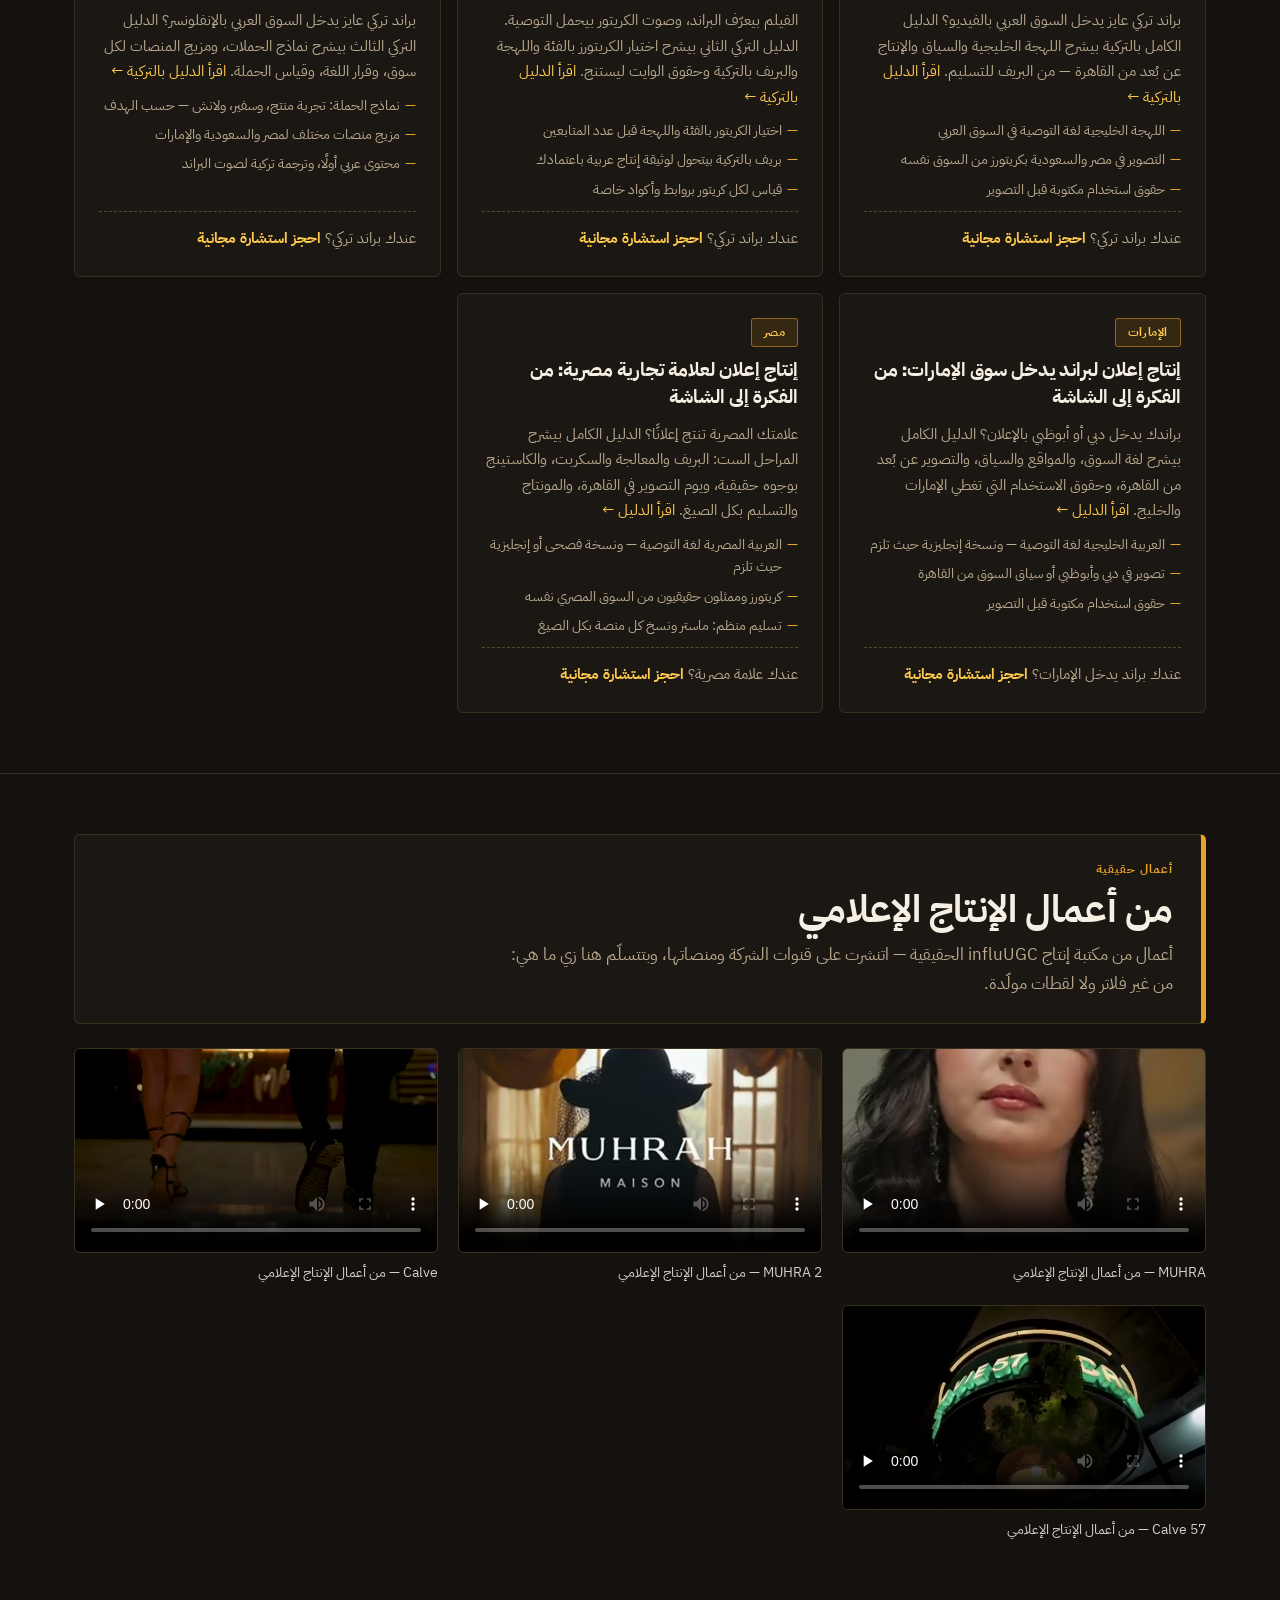
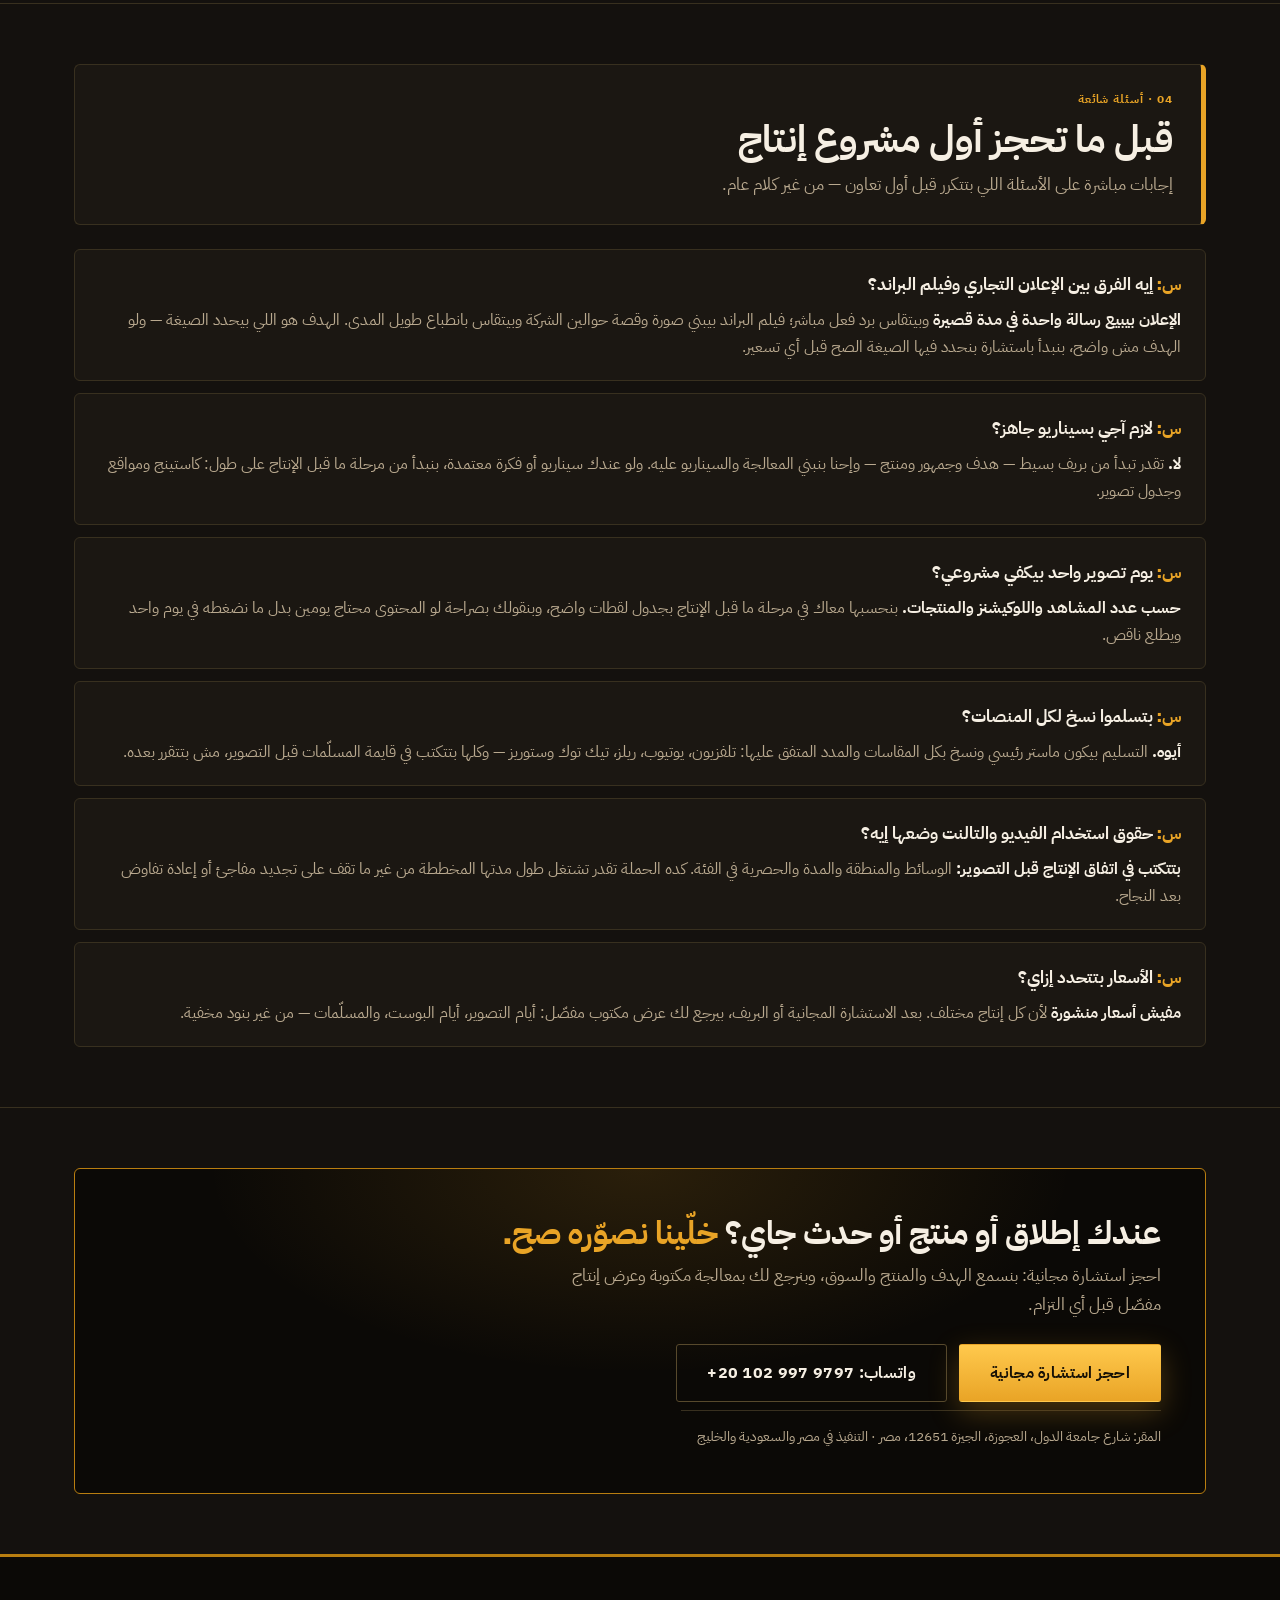
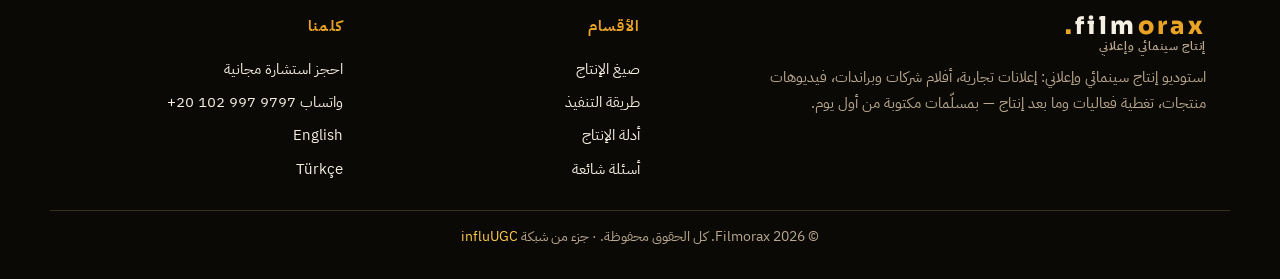
==== commit 58d0ca6d: "GEO 2026-11-18 — Egypt commercial-production guide (AR+EN) Standalone egypt.html + egypt-en.html: si" ====
--- a/index.html
+++ b/index.html
@@ -257,7 +257,7 @@
     <div class="sec-head">
       <p class="eyebrow">03 · أدلة الإنتاج</p>
       <h2>اعرف شغل الإنتاج قبل ما تشتريه</h2>
-      <p class="lead">سبعة أدلة مركزة من واقع أيام التصوير — التلاتة الأولى كاملة هنا، والرابع والخامس والسابع أدلة كاملة بالتركية على صفحاتها، والسادس دليل الإمارات الكامل على صفحته.</p>
+      <p class="lead">ثمانية أدلة مركزة من واقع أيام التصوير — التلاتة الأولى كاملة هنا، والرابع والخامس والسابع أدلة كاملة بالتركية على صفحاتها، والسادس دليل الإمارات الكامل على صفحته، والثامن دليل مصر الكامل على صفحته.</p>
     </div>
     <div class="guide-grid">
       <article class="guide-card">
@@ -339,6 +339,17 @@
           <li>حقوق استخدام مكتوبة قبل التصوير</li>
         </ul>
         <p class="g-foot">عندك براند يدخل الإمارات؟ <a href="https://www.influugc.com/book?utm_source=filmorax&utm_medium=satellite&utm_campaign=network">احجز استشارة مجانية</a></p>
+      </article>
+      <article class="guide-card">
+        <span class="g-chip">مصر</span>
+        <h3>إنتاج إعلان لعلامة تجارية مصرية: من الفكرة إلى الشاشة</h3>
+        <p>علامتك المصرية تنتج إعلانًا؟ الدليل الكامل بيشرح المراحل الست: البريف والمعالجة والسكربت، والكاستينج بوجوه حقيقية، ويوم التصوير في القاهرة، والمونتاج والتسليم بكل الصيغ. <a href="/egypt.html">اقرأ الدليل ←</a></p>
+        <ul class="g-points">
+          <li>العربية المصرية لغة التوصية — ونسخة فصحى أو إنجليزية حيث تلزم</li>
+          <li>كريتورز وممثلون حقيقيون من السوق المصري نفسه</li>
+          <li>تسليم منظم: ماستر ونسخ كل منصة بكل الصيغ</li>
+        </ul>
+        <p class="g-foot">عندك علامة مصرية؟ <a href="https://www.influugc.com/book?utm_source=filmorax&utm_medium=satellite&utm_campaign=network">احجز استشارة مجانية</a></p>
       </article>
     </div>
   </div>
